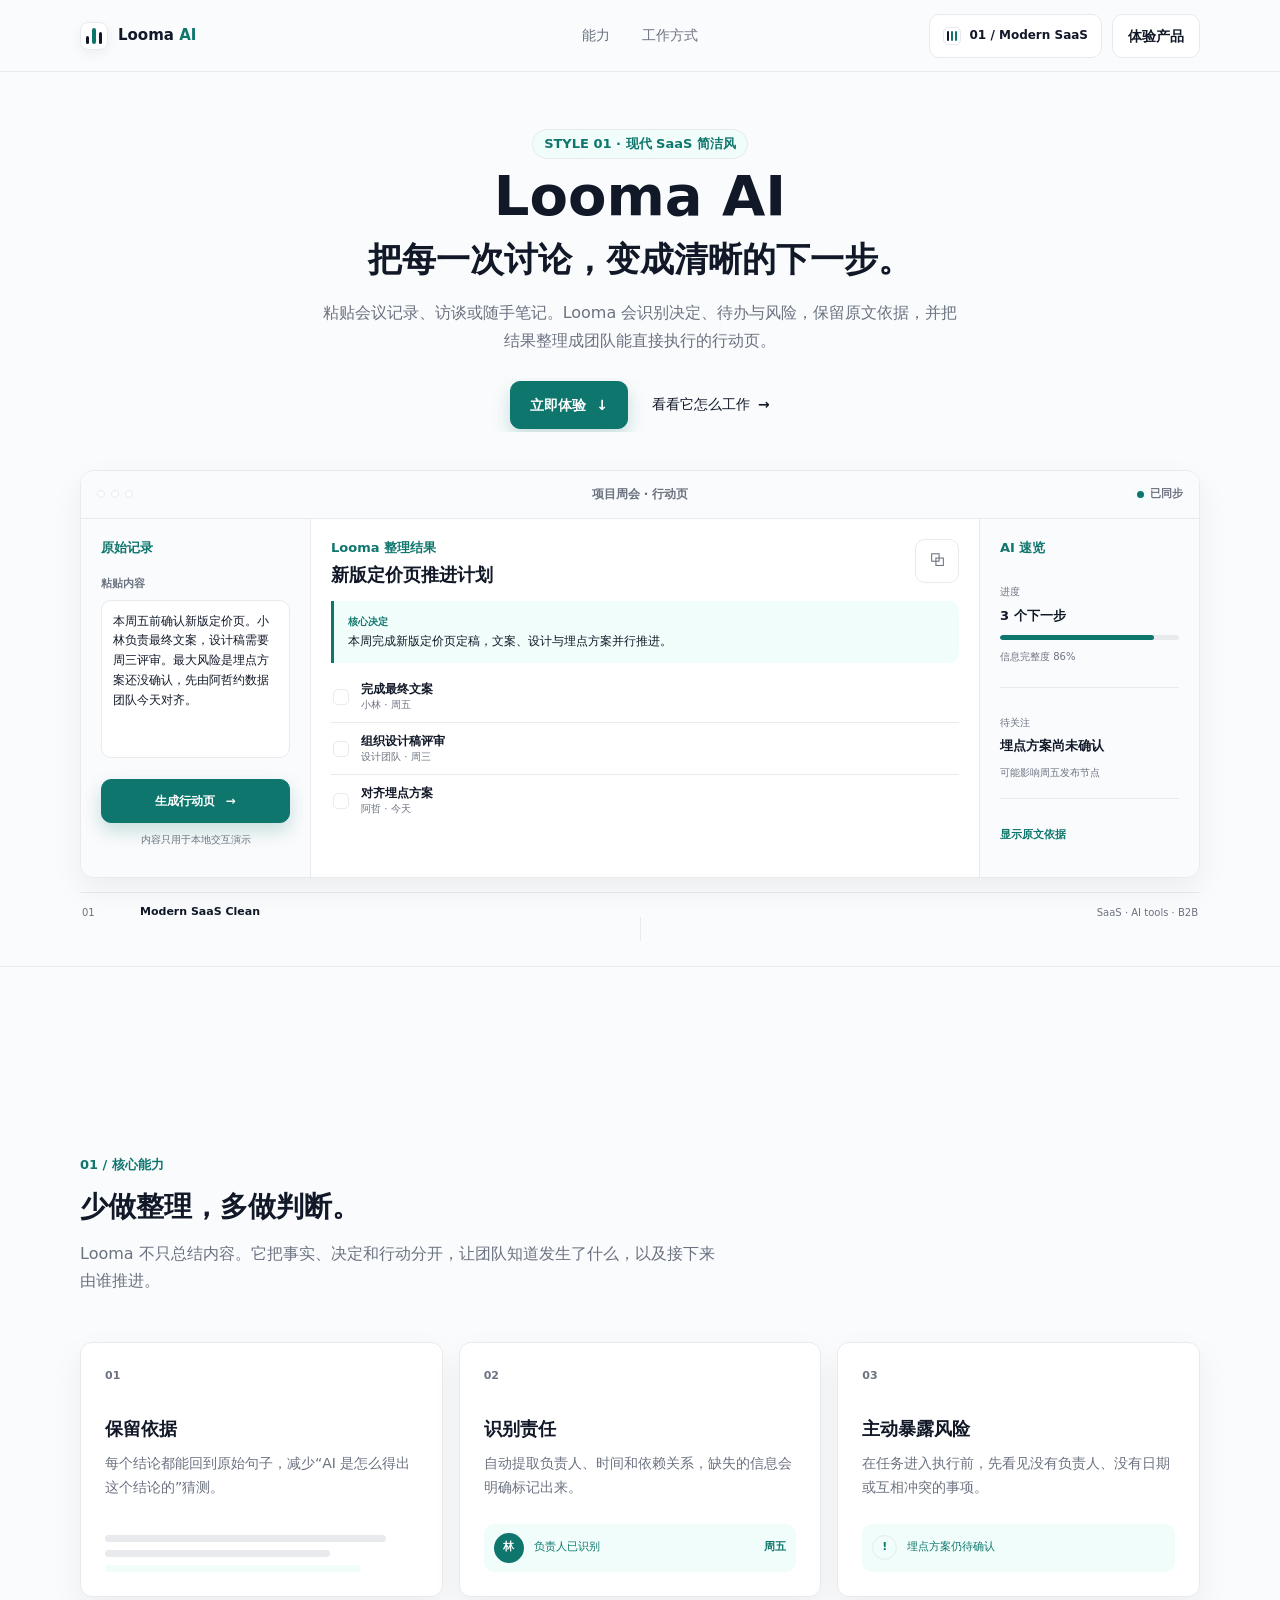
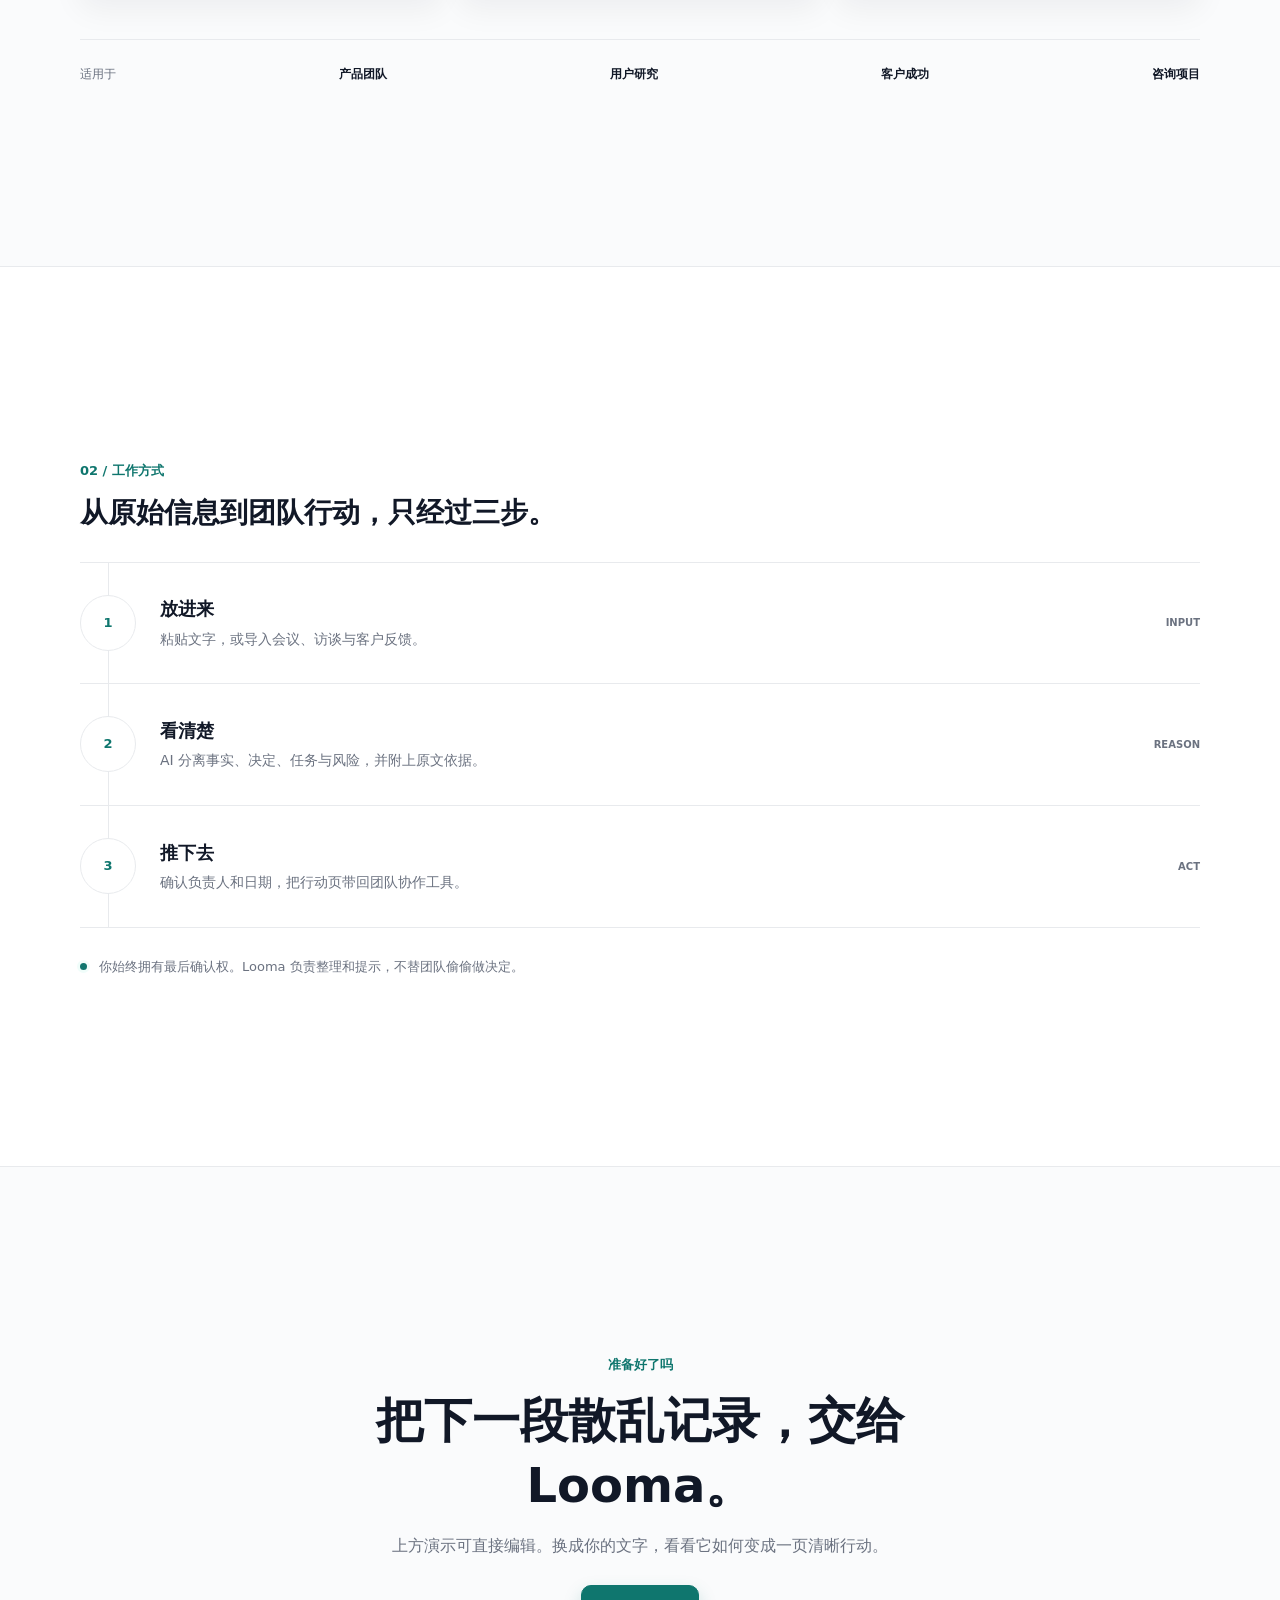
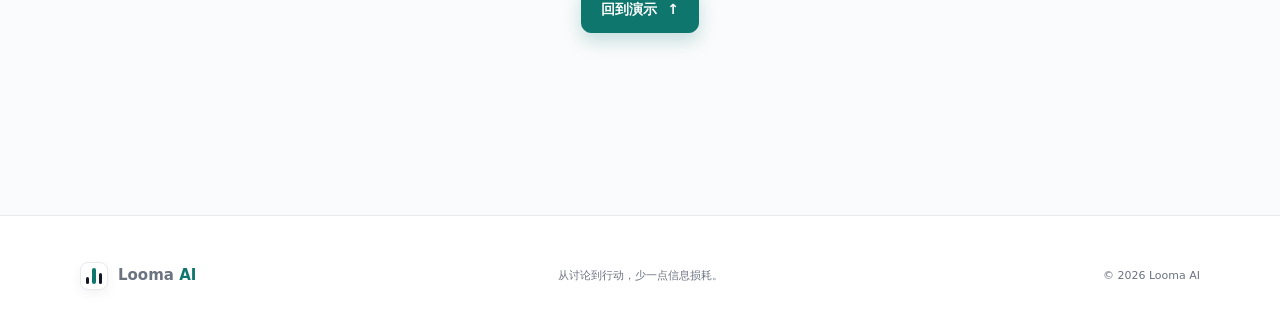
==== docs/index.html @ df1a3e97 "Release v0.2.5 with Pages demo" ====
<!doctype html>
<html lang="zh-CN">
<head>
  <meta charset="utf-8">
  <meta name="viewport" content="width=device-width, initial-scale=1">
  <meta name="description" content="Looma AI 把会议、访谈和散乱笔记整理成清晰的决策与下一步。">
  <meta name="theme-color" content="#FAFBFC" data-theme-color>
  <title>Looma AI｜12 风格企业体验台</title>
  <link rel="stylesheet" href="styles.css?v=20260729-07b">
  <link rel="stylesheet" href="themes.css?v=20260729-07b">
</head>
<body data-style="modern-saas-clean" data-layout="calm-centered-product">
  <a class="skip-link" href="#main">跳到主要内容</a>

  <header class="site-header" aria-label="主导航">
    <div class="nav-inner">
      <a class="brand" href="#top" aria-label="Looma AI 首页">
        <span class="brand-mark" aria-hidden="true"><span></span><span></span><span></span></span>
        <span>Looma <strong>AI</strong></span>
      </a>
      <nav class="nav-links" aria-label="页面导航">
        <a href="#capabilities">能力</a>
        <a href="#workflow">工作方式</a>
      </nav>
      <div class="nav-actions">
        <button class="style-trigger" type="button" aria-expanded="false" aria-controls="styleIndex" aria-label="选择页面风格" title="选择页面风格" data-style-trigger>
          <span class="style-trigger-icon" aria-hidden="true"><i></i><i></i><i></i></span>
          <span data-style-trigger-label>01 / Modern SaaS</span>
        </button>
        <a class="button button-small button-secondary nav-demo-button" href="#demo">体验产品</a>
      </div>
    </div>
  </header>

  <div class="style-scrim" data-style-scrim></div>
  <aside class="style-index" id="styleIndex" aria-label="十二种风格选型" aria-hidden="true" data-style-index>
    <header class="style-index-header">
      <div>
        <span class="style-index-kicker">STYLE INDEX</span>
        <h2>十二种企业体验</h2>
      </div>
      <button class="style-close" type="button" aria-label="关闭风格选型" title="关闭" data-style-close>×</button>
    </header>
    <div class="style-index-current">
      <span data-style-count>01 / 12</span>
      <p data-style-index-description>Neutral paper base; single teal accent on CTAs only.</p>
    </div>
    <div class="style-options" role="listbox" aria-label="选择页面风格" data-style-list></div>
  </aside>

  <main id="main">
    <section class="page-section hero" id="top" aria-labelledby="hero-title">
      <div class="hero-inner">
        <div class="hero-copy">
          <div class="eyebrow reveal-line"><span data-style-eyebrow>STYLE 01 · AI 工作整理台</span></div>
          <div class="reveal-line"><h1 id="hero-title">Looma AI</h1></div>
          <div class="reveal-line"><p class="hero-claim" data-hero-claim>把每一次讨论，变成清晰的下一步。</p></div>
          <div class="reveal-line"><p class="hero-support" data-hero-support>粘贴会议记录、访谈或随手笔记。Looma 会识别决定、待办与风险，保留原文依据，并把结果整理成团队能直接执行的行动页。</p></div>
          <div class="hero-actions reveal-line">
            <a class="button button-primary" href="#demo">立即体验 <span aria-hidden="true">↓</span></a>
            <a class="text-link" href="#workflow">看看它怎么工作 <span aria-hidden="true">→</span></a>
          </div>
        </div>

        <div class="product-shell" id="demo" data-product-shell aria-label="Looma AI 交互演示">
          <div class="product-topbar">
            <div class="window-dots" aria-hidden="true"><span></span><span></span><span></span></div>
            <span class="product-title" data-product-title>项目周会 · 行动页</span>
            <span class="status-chip"><span class="status-dot" aria-hidden="true"></span> 已同步</span>
          </div>

          <div class="product-layout">
            <aside class="source-panel" aria-label="输入区">
              <div class="panel-label">原始记录</div>
              <label class="source-label" for="sourceText">粘贴内容</label>
              <textarea id="sourceText" data-source-input>本周五前确认新版定价页。小林负责最终文案，设计稿需要周三评审。最大风险是埋点方案还没确认，先由阿哲约数据团队今天对齐。</textarea>
              <button class="button button-primary generate-button" type="button" data-generate>
                <span data-generate-label>生成行动页</span>
                <span aria-hidden="true">→</span>
              </button>
              <p class="input-note">内容只用于本地交互演示</p>
            </aside>

            <section class="action-panel" aria-live="polite" aria-busy="false" data-output>
              <div class="action-heading">
                <div>
                  <div class="panel-label">Looma 整理结果</div>
                  <h2>新版定价页推进计划</h2>
                </div>
                <button class="icon-button" type="button" title="复制行动页" aria-label="复制行动页" data-copy>⧉</button>
              </div>

              <div class="signal-dashboard" aria-label="行动信号数据概览">
                <div class="signal-dashboard-head">
                  <div>
                    <span>INSIGHTS</span>
                    <strong>行动信号</strong>
                  </div>
                  <div class="signal-period" role="group" aria-label="数据周期">
                    <button type="button" aria-pressed="true" data-signal-range="7d">7 DAYS</button>
                    <button type="button" aria-pressed="false" data-signal-range="30d">30 DAYS</button>
                  </div>
                </div>
                <div class="signal-kpis">
                  <article>
                    <span>DECISIONS</span>
                    <strong data-signal-decisions>12</strong>
                    <small>↑ 18%</small>
                  </article>
                  <article>
                    <span>ACTION RATE</span>
                    <strong data-signal-rate>86%</strong>
                    <small>本周已提升</small>
                  </article>
                  <article>
                    <span>RISK ALERTS</span>
                    <strong data-signal-risks>03</strong>
                    <small>待确认节点</small>
                  </article>
                </div>
                <figure class="signal-chart">
                  <figcaption><span>行动完成率</span><strong data-signal-chart-label>7 日趋势</strong></figcaption>
                  <svg viewBox="0 0 640 168" role="img" aria-label="行动完成率呈上升趋势" preserveAspectRatio="none">
                    <g class="signal-grid" aria-hidden="true">
                      <path d="M0 24H640M0 72H640M0 120H640M0 160H640"></path>
                      <path d="M80 0V168M176 0V168M272 0V168M368 0V168M464 0V168M560 0V168"></path>
                    </g>
                    <path class="signal-area" data-signal-area d="M0 145 C70 132 88 135 152 112 S250 92 312 104 S416 58 480 70 S566 28 640 34 L640 168 L0 168 Z"></path>
                    <path class="signal-series" data-signal-series d="M0 145 C70 132 88 135 152 112 S250 92 312 104 S416 58 480 70 S566 28 640 34"></path>
                    <circle class="signal-point" data-signal-point cx="640" cy="34" r="5"></circle>
                  </svg>
                </figure>
              </div>

              <div class="summary-strip">
                <span class="summary-kicker">核心决定</span>
                <p data-summary>本周完成新版定价页定稿，文案、设计与埋点方案并行推进。</p>
              </div>

              <div class="task-list" data-task-list>
                <article class="task-row">
                  <span class="task-check" aria-hidden="true"></span>
                  <div><h3>完成最终文案</h3><p>小林 · 周五</p></div>
                  <span class="source-ref">原文 1</span>
                </article>
                <article class="task-row">
                  <span class="task-check" aria-hidden="true"></span>
                  <div><h3>组织设计稿评审</h3><p>设计团队 · 周三</p></div>
                  <span class="source-ref">原文 2</span>
                </article>
                <article class="task-row">
                  <span class="task-check" aria-hidden="true"></span>
                  <div><h3>对齐埋点方案</h3><p>阿哲 · 今天</p></div>
                  <span class="source-ref">原文 3</span>
                </article>
              </div>
            </section>

            <aside class="insight-panel" aria-label="AI 速览">
              <div class="panel-label">AI 速览</div>
              <div class="insight-block">
                <span>进度</span>
                <strong>3 个下一步</strong>
                <div class="progress-track" aria-label="信息完整度 86%"><span></span></div>
                <small>信息完整度 86%</small>
              </div>
              <div class="insight-block risk-block">
                <span>待关注</span>
                <strong data-risk>埋点方案尚未确认</strong>
                <p>可能影响周五发布节点</p>
              </div>
              <button class="quiet-action" type="button" data-toggle-sources>显示原文依据</button>
            </aside>
          </div>
        </div>

        <div class="active-style-caption" aria-label="当前页面风格">
          <span data-active-style-number>01</span>
          <strong data-active-style-name>Modern SaaS Clean</strong>
          <span data-active-style-fit>SaaS · AI tools · B2B</span>
        </div>
        <div class="scroll-cue" aria-hidden="true"><span></span></div>
      </div>
    </section>

    <section class="page-section capabilities" id="capabilities" aria-labelledby="capabilities-title">
      <div class="section-inner">
        <div class="section-heading" data-reveal data-capability-heading>
          <span class="section-index">01 / 核心能力</span>
          <h2 id="capabilities-title">少做整理，多做判断。</h2>
          <p>Looma 不只总结内容。它把事实、决定和行动分开，让团队知道发生了什么，以及接下来由谁推进。</p>
        </div>

        <div class="feature-row" data-reveal>
          <article class="feature-card">
            <span class="feature-number">01</span>
            <h3>保留依据</h3>
            <p>每个结论都能回到原始句子，减少“AI 是怎么得出这个结论的”猜测。</p>
            <div class="mini-evidence"><span></span><span></span><span></span></div>
          </article>
          <article class="feature-card feature-card-live">
            <span class="feature-number">02</span>
            <h3>识别责任</h3>
            <p>自动提取负责人、时间和依赖关系，缺失的信息会明确标记出来。</p>
            <div class="owner-line"><span class="owner-avatar">林</span><span>负责人已识别</span><strong>周五</strong></div>
          </article>
          <article class="feature-card">
            <span class="feature-number">03</span>
            <h3>主动暴露风险</h3>
            <p>在任务进入执行前，先看见没有负责人、没有日期或互相冲突的事项。</p>
            <div class="risk-line"><span aria-hidden="true">!</span><p>埋点方案仍待确认</p></div>
          </article>
        </div>

        <div class="proof-line" data-reveal aria-label="适用团队">
          <span>适用于</span>
          <strong>产品团队</strong>
          <strong>用户研究</strong>
          <strong>客户成功</strong>
          <strong>咨询项目</strong>
        </div>
      </div>
    </section>

    <section class="page-section workflow" id="workflow" aria-labelledby="workflow-title">
      <div class="section-inner">
        <div class="section-heading compact-heading" data-reveal data-workflow-heading>
          <span class="section-index">02 / 工作方式</span>
          <h2 id="workflow-title">从原始信息到团队行动，只经过三步。</h2>
        </div>

        <ol class="workflow-list" data-reveal>
          <li class="workflow-step">
            <span class="step-dot">1</span>
            <div><h3>放进来</h3><p>粘贴文字，或导入会议、访谈与客户反馈。</p></div>
            <span class="step-meta">INPUT</span>
          </li>
          <li class="workflow-step">
            <span class="step-dot">2</span>
            <div><h3>看清楚</h3><p>AI 分离事实、决定、任务与风险，并附上原文依据。</p></div>
            <span class="step-meta">REASON</span>
          </li>
          <li class="workflow-step">
            <span class="step-dot">3</span>
            <div><h3>推下去</h3><p>确认负责人和日期，把行动页带回团队协作工具。</p></div>
            <span class="step-meta">ACT</span>
          </li>
        </ol>

        <div class="workflow-note" data-reveal>
          <span class="status-dot" aria-hidden="true"></span>
          <p>你始终拥有最后确认权。Looma 负责整理和提示，不替团队偷偷做决定。</p>
        </div>
      </div>
    </section>

    <section class="closing-cta" aria-labelledby="cta-title">
      <div class="section-inner cta-inner" data-reveal>
        <span class="section-index">准备好了吗</span>
        <h2 id="cta-title">把下一段散乱记录，交给 Looma。</h2>
        <p>上方演示可直接编辑。换成你的文字，看看它如何变成一页清晰行动。</p>
        <a class="button button-primary" href="#demo">回到演示 <span aria-hidden="true">↑</span></a>
      </div>
    </section>
  </main>

  <footer class="site-footer">
    <div class="section-inner footer-inner">
      <a class="brand" href="#top"><span class="brand-mark" aria-hidden="true"><span></span><span></span><span></span></span><span>Looma <strong>AI</strong></span></a>
      <p>从讨论到行动，少一点信息损耗。</p>
      <span>© 2026 Looma AI</span>
    </div>
  </footer>

  <div class="toast" role="status" aria-live="polite" data-toast></div>
  <div class="visually-hidden" aria-live="polite" data-style-announcer></div>
  <script src="style-catalog.js?v=20260729-07b"></script>
  <script src="app.js?v=20260729-07b"></script>
</body>
</html>
---- docs/styles.css ----
:root {
  --bg: #fafbfc;
  --surface: #ffffff;
  --border: #e8eaed;
  --text: #111827;
  --muted: #6b7280;
  --accent: #0f766e;
  --accent-2: #0f766e;
  --accent-3: #0f766e;
  --accent-soft: #f0fdfa;
  --accent-ink: #ffffff;
  --radius-sm: 10px;
  --radius-md: 12px;
  --radius-lg: 14px;
  --shadow: 0 12px 32px rgba(17, 24, 39, 0.06);
  --content: 1120px;
  --header-height: 72px;
  --font-body: system-ui, -apple-system, "Segoe UI", "PingFang SC", "Noto Sans SC", sans-serif;
  --font-display: var(--font-body);
  --header-bg: rgba(250, 251, 252, 0.96);
  --border-width: 1px;
}

* {
  box-sizing: border-box;
}

html {
  scroll-behavior: smooth;
  scroll-padding-top: var(--header-height);
}

body {
  margin: 0;
  background: var(--bg);
  color: var(--text);
  font-family: var(--font-body);
  font-size: 17px;
  line-height: 1.7;
  letter-spacing: 0;
  -webkit-font-smoothing: antialiased;
}

button,
textarea {
  font: inherit;
}

button,
a {
  -webkit-tap-highlight-color: transparent;
}

a {
  color: inherit;
  text-decoration: none;
}

.skip-link {
  position: fixed;
  z-index: 100;
  top: 12px;
  left: 12px;
  padding: 10px 14px;
  border-radius: var(--radius-sm);
  background: var(--text);
  color: var(--surface);
  transform: translateY(-180%);
}

.skip-link:focus {
  transform: translateY(0);
}

.site-header {
  position: absolute;
  z-index: 20;
  inset: 0 0 auto;
  height: var(--header-height);
  border-bottom: var(--border-width) solid var(--border);
  background: var(--header-bg);
  color: var(--text);
}

.nav-inner,
.section-inner,
.hero-inner {
  width: min(var(--content), calc(100% - 48px));
  margin-inline: auto;
}

.nav-inner {
  height: 100%;
  display: grid;
  grid-template-columns: 1fr auto 1fr;
  align-items: center;
  gap: 24px;
}

.brand {
  display: inline-flex;
  align-items: center;
  gap: 10px;
  width: max-content;
  min-height: 44px;
  font-size: 15px;
  font-weight: 650;
}

.brand strong {
  color: var(--accent);
}

.brand-mark {
  width: 28px;
  height: 28px;
  display: grid;
  grid-template-columns: repeat(3, 1fr);
  align-items: end;
  gap: 3px;
  padding: 5px;
  border: 1px solid var(--border);
  border-radius: 8px;
  background: var(--surface);
  box-shadow: 0 4px 12px rgba(17, 24, 39, 0.05);
}

.brand-mark span {
  display: block;
  border-radius: 2px;
  background: var(--text);
}

.brand-mark span:nth-child(1) { height: 45%; }
.brand-mark span:nth-child(2) { height: 100%; background: var(--accent); }
.brand-mark span:nth-child(3) { height: 70%; }

.nav-links {
  display: flex;
  align-items: center;
  gap: 32px;
}

.nav-links a,
.text-link {
  color: var(--muted);
  font-size: 14px;
  font-weight: 550;
}

.nav-links a:hover,
.text-link:hover {
  color: var(--accent);
}

.nav-actions {
  justify-self: end;
  display: flex;
  align-items: center;
  gap: 10px;
}

.button {
  min-height: 48px;
  display: inline-flex;
  align-items: center;
  justify-content: center;
  gap: 10px;
  padding: 0 19px;
  border: 1px solid transparent;
  border-radius: var(--radius-sm);
  font-size: 14px;
  font-weight: 650;
  line-height: 1;
  cursor: pointer;
  transition: transform 180ms ease, box-shadow 180ms ease;
}

.button:hover {
  transform: translateY(-1px);
}

.button:active {
  transform: translateY(0);
}

.button-primary {
  border-color: var(--accent);
  background: var(--accent);
  color: var(--accent-ink);
  box-shadow: 0 8px 18px color-mix(in srgb, var(--accent) 22%, transparent);
}

/* 10 侘寂：色系参考 wabi-reading；不锁阅读体系。标题可轻衬线，控件保持无衬线 */
body[data-style="wabi-beige"] h1,
body[data-style="wabi-beige"] .hero-claim,
body[data-style="wabi-beige"] .section-heading h2,
body[data-style="wabi-beige"] .cta-inner h2 {
  font-family: var(--font-display);
  font-weight: 400;
  letter-spacing: 0;
}
body[data-style="wabi-beige"] .feature-card h3,
body[data-style="wabi-beige"] .workflow-step h3,
body[data-style="wabi-beige"] .product-shell,
body[data-style="wabi-beige"] .button {
  font-family: var(--font-body);
}
body[data-style="wabi-beige"] .hero-inner {
  position: relative;
  isolation: isolate;
}
body[data-style="wabi-beige"] .hero-inner::before {
  content: "";
  position: absolute;
  right: -4%;
  top: 8%;
  width: min(34vw, 380px);
  aspect-ratio: 3 / 4;
  border-radius: 48% 52% 44% 56% / 55% 44% 56% 45%;
  background: linear-gradient(145deg, #d8cfc0, #a8997e 56%, #6b6253);
  opacity: 0.22;
  filter: saturate(0.7);
  z-index: -1;
  pointer-events: none;
}
body[data-style="wabi-beige"] .product-shell,
body[data-style="wabi-beige"] .feature-card,
body[data-style="wabi-beige"] .source-panel,
body[data-style="wabi-beige"] .action-panel,
body[data-style="wabi-beige"] .insight-panel {
  background: var(--surface);
  border-color: var(--border);
  box-shadow: var(--shadow);
}
body[data-style="wabi-beige"] .button-primary {
  background: #3a352f;
  border-color: #3a352f;
  color: #fffdf8;
  border-radius: 6px;
  box-shadow: 0 10px 24px rgba(74, 62, 48, 0.12);
}

/* 07 瑞士：直角、无软阴影、黑按钮、标题放大；蓝仅小方点缀 */
body[data-style="swiss-international"] h1 {
  font-size: clamp(3.2rem, 8vw, 5.5rem);
  font-weight: 800;
  letter-spacing: 0;
  line-height: 0.92;
}
body[data-style="swiss-international"] .hero-claim {
  font-size: clamp(1.35rem, 2.8vw, 1.85rem);
  font-weight: 700;
  letter-spacing: 0;
}
body[data-style="swiss-international"] .section-index,
body[data-style="swiss-international"] .panel-label,
body[data-style="swiss-international"] .eyebrow span {
  font-size: 11px;
  font-weight: 700;
  letter-spacing: 0;
  text-transform: uppercase;
}
body[data-style="swiss-international"] .product-shell,
body[data-style="swiss-international"] .feature-card,
body[data-style="swiss-international"] .workflow-step,
body[data-style="swiss-international"] .button {
  border-radius: 0;
  box-shadow: none;
}
body[data-style="swiss-international"] .product-shell,
body[data-style="swiss-international"] .feature-card {
  border: 1.5px solid var(--text);
}
body[data-style="swiss-international"] .button-primary {
  background: var(--text);
  border-color: var(--text);
  color: var(--bg);
  box-shadow: none;
}
body[data-style="swiss-international"] .button-primary:hover {
  background: var(--text);
  box-shadow: none;
}
body[data-style="swiss-international"] .hero-inner {
  border-bottom: 1.5px solid var(--text);
}
body[data-style="swiss-international"] .section-heading h2::before {
  content: "";
  display: inline-block;
  width: 12px;
  height: 12px;
  background: var(--signal);
  margin-right: 10px;
  vertical-align: middle;
}

/* 08 橙信号：暖画布 + 白壳 + 橙 CTA */
body[data-style="fingerprint-signal"] .product-shell {
  background: #ffffff;
  border-color: var(--border);
}
body[data-style="fingerprint-signal"] .summary-strip {
  background: var(--accent-soft);
  border-color: color-mix(in srgb, var(--accent) 20%, var(--border));
}
body[data-style="fingerprint-signal"] .eyebrow span {
  background: var(--accent-soft);
  color: #c23d12;
}
body[data-style="fingerprint-signal"] .progress-track > span {
  background: #f4511e;
}
body[data-style="fingerprint-signal"] .status-dot {
  background: #f4511e;
}

.button-primary:hover {
  background: var(--accent);
  filter: brightness(0.9);
  box-shadow: 0 10px 22px color-mix(in srgb, var(--accent) 28%, transparent);
}

.button-secondary {
  border-color: var(--border);
  background: var(--surface);
  color: var(--text);
}

.button-small {
  min-height: 44px;
  padding-inline: 15px;
}

.button:focus-visible,
.icon-button:focus-visible,
.quiet-action:focus-visible,
a:focus-visible,
textarea:focus-visible {
  outline: 3px solid color-mix(in srgb, var(--accent) 28%, transparent);
  outline-offset: 3px;
}

.page-section {
  min-height: 100svh;
  display: flex;
  align-items: center;
  border-bottom: 1px solid var(--border);
}

.hero {
  position: relative;
  min-height: 100svh;
  padding: calc(var(--header-height) + 54px) 0 44px;
  overflow: hidden;
}

.hero::before {
  content: "";
  position: absolute;
  z-index: -1;
  inset: var(--header-height) 0 0;
  background-image: linear-gradient(var(--border) 1px, transparent 1px), linear-gradient(90deg, var(--border) 1px, transparent 1px);
  background-size: 72px 72px;
  mask-image: linear-gradient(to bottom, rgba(0, 0, 0, 0.28), transparent 48%);
  opacity: 0.32;
}

.hero-inner {
  position: relative;
  display: flex;
  flex-direction: column;
  align-items: center;
}

.hero-copy {
  width: min(760px, 100%);
  margin: 0 auto 38px;
  text-align: center;
}

.reveal-line {
  overflow: hidden;
  padding: 3px 0;
}

.eyebrow,
.section-index,
.panel-label {
  color: var(--accent);
  font-size: 13px;
  font-weight: 700;
  line-height: 1.4;
}

.eyebrow span {
  display: inline-flex;
  align-items: center;
  min-height: 30px;
  padding: 0 11px;
  border: 1px solid var(--border);
  border-radius: 999px;
  background: var(--accent-soft);
}

h1,
h2,
h3,
p {
  margin-top: 0;
}

h1,
h2,
h3 {
  font-family: var(--font-display);
}

h1 {
  margin-bottom: 4px;
  font-size: 56px;
  font-weight: 650;
  line-height: 1.1;
  letter-spacing: 0;
}

.hero-claim {
  margin-bottom: 12px;
  font-size: 34px;
  font-weight: 600;
  line-height: 1.3;
}

.hero-support {
  width: min(650px, 100%);
  margin: 0 auto 20px;
  color: var(--muted);
  font-size: 16px;
  line-height: 1.75;
}

.hero-actions {
  display: flex;
  align-items: center;
  justify-content: center;
  gap: 24px;
}

.text-link {
  min-height: 44px;
  display: inline-flex;
  align-items: center;
  gap: 8px;
  color: var(--text);
}

.product-shell {
  width: 100%;
  min-height: 390px;
  overflow: hidden;
  border: 1px solid var(--border);
  border-radius: var(--radius-lg);
  background: var(--surface);
  box-shadow: var(--shadow);
}

.product-topbar {
  height: 48px;
  display: grid;
  grid-template-columns: 1fr auto 1fr;
  align-items: center;
  padding-inline: 16px;
  border-bottom: 1px solid var(--border);
  background: var(--bg);
}

.window-dots {
  display: flex;
  gap: 6px;
}

.window-dots span {
  width: 8px;
  height: 8px;
  border: 1px solid var(--border);
  border-radius: 50%;
  background: var(--surface);
}

.product-title {
  color: var(--muted);
  font-size: 12px;
  font-weight: 600;
}

.status-chip {
  justify-self: end;
  display: inline-flex;
  align-items: center;
  gap: 6px;
  color: var(--muted);
  font-size: 11px;
  font-weight: 600;
}

.status-dot {
  width: 7px;
  height: 7px;
  display: inline-block;
  border-radius: 50%;
  background: var(--accent);
  box-shadow: 0 0 0 3px var(--accent-soft);
}

.product-layout {
  min-height: 342px;
  display: grid;
  grid-template-columns: 230px minmax(0, 1fr) 220px;
}

.source-panel,
.action-panel,
.insight-panel {
  padding: 20px;
}

.source-panel {
  border-right: 1px solid var(--border);
  background: var(--bg);
}

.source-label {
  display: block;
  margin: 18px 0 6px;
  color: var(--muted);
  font-size: 11px;
  font-weight: 600;
}

.source-panel textarea {
  width: 100%;
  height: 158px;
  resize: none;
  padding: 11px;
  border: 1px solid var(--border);
  border-radius: var(--radius-sm);
  background: var(--surface);
  color: var(--text);
  font-size: 12px;
  line-height: 1.65;
}

.source-panel textarea:focus {
  border-color: var(--accent);
}

.generate-button {
  width: 100%;
  min-height: 44px;
  margin-top: 12px;
  padding-inline: 12px;
  font-size: 12px;
}

.generate-button.is-loading {
  cursor: wait;
  opacity: 0.78;
}

.input-note {
  margin: 8px 0 0;
  color: var(--muted);
  font-size: 10px;
  text-align: center;
}

.action-panel {
  min-width: 0;
  background: var(--surface);
}

.action-heading {
  display: flex;
  justify-content: space-between;
  gap: 16px;
  padding-bottom: 14px;
}

.action-heading h2 {
  margin: 6px 0 0;
  font-size: 18px;
  font-weight: 650;
  line-height: 1.35;
  letter-spacing: 0;
}

.signal-dashboard {
  display: none;
}

.signal-dashboard-head {
  display: flex;
  align-items: center;
  justify-content: space-between;
  gap: 18px;
  margin-bottom: 12px;
}

.signal-dashboard-head > div:first-child {
  display: grid;
  gap: 2px;
}

.signal-dashboard-head span,
.signal-kpis span,
.signal-kpis small,
.signal-chart figcaption {
  color: var(--muted);
  font-family: ui-monospace, "SF Mono", Menlo, monospace;
  font-size: 10px;
  line-height: 1.35;
}

.signal-dashboard-head strong {
  font-size: 15px;
  font-weight: 600;
  line-height: 1.3;
}

.signal-period {
  display: inline-grid;
  grid-template-columns: 1fr 1fr;
  padding: 3px;
  border: 1px solid var(--border);
  border-radius: 8px;
  background: var(--bg);
}

.signal-period button {
  min-height: 30px;
  padding: 0 10px;
  border: 0;
  border-radius: 6px;
  background: transparent;
  color: var(--muted);
  font-family: ui-monospace, "SF Mono", Menlo, monospace;
  font-size: 9px;
  font-weight: 700;
  cursor: pointer;
}

.signal-period button[aria-pressed="true"] {
  background: var(--surface);
  box-shadow: 0 1px 4px rgba(32, 33, 36, 0.08);
  color: var(--text);
}

.signal-period button:focus-visible {
  outline: 2px solid color-mix(in srgb, var(--accent) 32%, transparent);
  outline-offset: 2px;
}

.signal-kpis {
  display: grid;
  grid-template-columns: repeat(3, minmax(0, 1fr));
  gap: 8px;
}

.signal-kpis article {
  min-width: 0;
  padding: 11px 12px;
  border: 1px solid var(--border);
  border-radius: 10px;
  background: var(--surface);
}

.signal-kpis span,
.signal-kpis small,
.signal-kpis strong {
  display: block;
}

.signal-kpis strong {
  margin: 3px 0 2px;
  font-size: 24px;
  font-weight: 580;
  line-height: 1.1;
}

.signal-chart {
  margin: 8px 0 12px;
  padding: 10px 12px 8px;
  border: 1px solid var(--border);
  border-radius: 10px;
  background: var(--surface);
}

.signal-chart figcaption {
  display: flex;
  align-items: center;
  justify-content: space-between;
  gap: 12px;
  margin-bottom: 6px;
}

.signal-chart figcaption strong {
  color: var(--text);
  font-weight: 600;
}

.signal-chart svg {
  width: 100%;
  height: 112px;
  display: block;
  overflow: visible;
}

.signal-grid path {
  fill: none;
  stroke: var(--border);
  stroke-width: 1;
  vector-effect: non-scaling-stroke;
}

.signal-area {
  fill: var(--accent-soft);
  opacity: 0.72;
}

.signal-series {
  fill: none;
  stroke: var(--accent);
  stroke-linecap: round;
  stroke-linejoin: round;
  stroke-width: 3;
  vector-effect: non-scaling-stroke;
}

.signal-point {
  fill: var(--accent);
  stroke: var(--surface);
  stroke-width: 3;
  vector-effect: non-scaling-stroke;
}

.icon-button {
  width: 44px;
  height: 44px;
  flex: 0 0 44px;
  border: 1px solid var(--border);
  border-radius: var(--radius-sm);
  background: var(--surface);
  color: var(--muted);
  cursor: pointer;
}

.summary-strip {
  margin-bottom: 8px;
  padding: 12px 14px;
  border-left: 3px solid var(--accent);
  border-radius: 0 var(--radius-sm) var(--radius-sm) 0;
  background: var(--accent-soft);
}

.summary-kicker {
  display: block;
  margin-bottom: 2px;
  color: var(--accent);
  font-size: 10px;
  font-weight: 700;
}

.summary-strip p {
  margin-bottom: 0;
  font-size: 12px;
  line-height: 1.55;
}

.task-list {
  display: grid;
}

.task-row {
  min-width: 0;
  display: grid;
  grid-template-columns: 18px minmax(0, 1fr) auto;
  align-items: center;
  gap: 10px;
  padding: 10px 2px;
  border-bottom: 1px solid var(--border);
}

.task-row:last-child {
  border-bottom: 0;
}

.task-check {
  width: 16px;
  height: 16px;
  border: 1px solid var(--border);
  border-radius: 5px;
}

.task-row h3,
.task-row p {
  margin: 0;
  overflow-wrap: anywhere;
}

.task-row h3 {
  font-size: 12px;
  font-weight: 650;
  line-height: 1.4;
}

.task-row p,
.source-ref {
  color: var(--muted);
  font-size: 10px;
  line-height: 1.45;
}

.source-ref {
  padding: 3px 6px;
  border-radius: 6px;
  background: var(--accent-soft);
  color: var(--accent);
  opacity: 0;
  transform: translateX(4px);
  transition: opacity 180ms ease, transform 180ms ease;
}

.show-sources .source-ref {
  opacity: 1;
  transform: translateX(0);
}

.insight-panel {
  border-left: 1px solid var(--border);
  background: var(--bg);
}

.insight-block {
  margin-top: 18px;
  padding-bottom: 18px;
  border-bottom: 1px solid var(--border);
}

.insight-block > span,
.insight-block small,
.risk-block p {
  color: var(--muted);
  font-size: 10px;
}

.insight-block strong {
  display: block;
  margin: 3px 0 9px;
  font-size: 13px;
  line-height: 1.45;
}

.progress-track {
  height: 5px;
  overflow: hidden;
  border-radius: 999px;
  background: var(--border);
}

.progress-track span {
  width: 86%;
  height: 100%;
  display: block;
  border-radius: inherit;
  background: var(--accent);
}

.risk-block p {
  margin-bottom: 0;
  line-height: 1.5;
}

.quiet-action {
  min-height: 44px;
  margin-top: 14px;
  padding: 0;
  border: 0;
  background: transparent;
  color: var(--accent);
  font-size: 11px;
  font-weight: 650;
  cursor: pointer;
}

.scroll-cue {
  position: absolute;
  bottom: -26px;
  left: 50%;
  width: 24px;
  height: 38px;
  display: grid;
  place-items: center;
  transform: translateX(-50%);
}

.scroll-cue span {
  width: 1px;
  height: 24px;
  background: var(--border);
}

.section-inner {
  padding-block: min(10vh, 96px);
}

.section-heading {
  width: min(640px, 100%);
  margin-bottom: 48px;
}

.section-heading h2,
.cta-inner h2 {
  margin: 10px 0 14px;
  font-size: 28px;
  font-weight: 600;
  line-height: 1.35;
  letter-spacing: 0;
}

.section-heading p,
.cta-inner p {
  margin-bottom: 0;
  color: var(--muted);
  font-size: 16px;
}

.feature-row {
  display: grid;
  grid-template-columns: repeat(3, minmax(0, 1fr));
  gap: 16px;
}

.feature-card {
  min-height: 250px;
  display: flex;
  flex-direction: column;
  padding: 24px;
  border: 1px solid var(--border);
  border-radius: var(--radius-md);
  background: var(--surface);
  box-shadow: var(--shadow);
}

.feature-number {
  color: var(--muted);
  font-size: 11px;
  font-weight: 650;
}

.feature-card h3 {
  margin: 28px 0 8px;
  font-size: 18px;
  font-weight: 650;
}

.feature-card > p {
  margin-bottom: 24px;
  color: var(--muted);
  font-size: 14px;
  line-height: 1.7;
}

.mini-evidence {
  display: grid;
  gap: 8px;
  margin-top: auto;
}

.mini-evidence span {
  height: 7px;
  border-radius: 99px;
  background: var(--border);
}

.mini-evidence span:nth-child(1) { width: 90%; }
.mini-evidence span:nth-child(2) { width: 72%; }
.mini-evidence span:nth-child(3) { width: 82%; background: var(--accent-soft); }

.owner-line,
.risk-line {
  margin-top: auto;
  display: flex;
  align-items: center;
  gap: 10px;
  min-height: 48px;
  padding: 8px 10px;
  border-radius: var(--radius-sm);
  background: var(--accent-soft);
  color: var(--accent);
  font-size: 11px;
}

.owner-avatar {
  width: 30px;
  height: 30px;
  display: grid;
  place-items: center;
  border-radius: 50%;
  background: var(--accent);
  color: var(--accent-ink);
  font-weight: 700;
}

.owner-line strong {
  margin-left: auto;
}

.risk-line > span {
  width: 25px;
  height: 25px;
  display: grid;
  place-items: center;
  border: 1px solid var(--border);
  border-radius: 50%;
  font-weight: 800;
}

.risk-line p {
  margin: 0;
}

.proof-line {
  display: flex;
  align-items: center;
  justify-content: space-between;
  gap: 24px;
  margin-top: 42px;
  padding-top: 24px;
  border-top: 1px solid var(--border);
  color: var(--muted);
  font-size: 12px;
}

.proof-line strong {
  color: var(--text);
  font-weight: 600;
}

.workflow {
  background: var(--surface);
}

.compact-heading {
  margin-bottom: 30px;
}

.workflow-list {
  position: relative;
  margin: 0;
  padding: 0;
  list-style: none;
}

.workflow-list::before {
  content: "";
  position: absolute;
  top: 0;
  bottom: 0;
  left: 28px;
  width: 1px;
  background: var(--border);
}

.workflow-step {
  position: relative;
  z-index: 1;
  display: grid;
  grid-template-columns: 56px minmax(0, 1fr) auto;
  align-items: center;
  gap: 24px;
  min-height: 122px;
  padding: 22px 0;
  border-bottom: 1px solid var(--border);
}

.workflow-step:first-child {
  border-top: 1px solid var(--border);
}

.step-dot {
  width: 56px;
  height: 56px;
  display: grid;
  place-items: center;
  border: 1px solid var(--border);
  border-radius: 50%;
  background: var(--surface);
  color: var(--accent);
  font-size: 13px;
  font-weight: 700;
}

.workflow-step h3,
.workflow-step p {
  margin: 0;
}

.workflow-step h3 {
  font-size: 18px;
  font-weight: 650;
}

.workflow-step p {
  margin-top: 3px;
  color: var(--muted);
  font-size: 14px;
}

.step-meta {
  color: var(--muted);
  font-size: 10px;
  font-weight: 700;
}

.workflow-note {
  display: flex;
  align-items: center;
  gap: 12px;
  margin-top: 28px;
  color: var(--muted);
  font-size: 13px;
}

.workflow-note p {
  margin: 0;
}

.closing-cta {
  min-height: 72svh;
  display: flex;
  align-items: center;
  background: var(--bg);
}

.cta-inner {
  padding-block: min(12vh, 120px);
  text-align: center;
}

.cta-inner h2 {
  max-width: 690px;
  margin-inline: auto;
  font-size: 48px;
}

.cta-inner p {
  width: min(590px, 100%);
  margin: 0 auto 26px;
}

.site-footer {
  border-top: 1px solid var(--border);
  background: var(--surface);
}

.footer-inner {
  min-height: 120px;
  display: grid;
  grid-template-columns: 1fr auto 1fr;
  align-items: center;
  gap: 24px;
  padding-block: 24px;
  color: var(--muted);
  font-size: 11px;
}

.footer-inner p {
  margin: 0;
}

.footer-inner > span {
  justify-self: end;
}

.toast {
  position: fixed;
  z-index: 50;
  right: 20px;
  bottom: 20px;
  max-width: min(320px, calc(100% - 40px));
  padding: 11px 14px;
  border: 1px solid var(--border);
  border-radius: var(--radius-sm);
  background: var(--surface);
  box-shadow: var(--shadow);
  color: var(--text);
  font-size: 12px;
  opacity: 0;
  transform: translateY(10px);
  pointer-events: none;
  transition: opacity 180ms ease, transform 180ms ease;
}

.toast.is-visible {
  opacity: 1;
  transform: translateY(0);
}

.visually-hidden {
  position: absolute !important;
  width: 1px !important;
  height: 1px !important;
  padding: 0 !important;
  margin: -1px !important;
  overflow: hidden !important;
  clip: rect(0, 0, 0, 0) !important;
  white-space: nowrap !important;
  border: 0 !important;
}

.style-trigger {
  min-height: 44px;
  display: inline-flex;
  align-items: center;
  gap: 9px;
  padding: 0 13px;
  border: var(--border-width) solid var(--border);
  border-radius: var(--radius-sm);
  background: var(--surface);
  color: var(--text);
  font-size: 12px;
  font-weight: 700;
  cursor: pointer;
  transition: transform 180ms ease;
}

.style-trigger:hover {
  transform: translateY(-1px);
  border-color: var(--accent);
}

.style-trigger:active {
  transform: translateY(0);
}

.style-trigger:focus-visible,
.style-close:focus-visible,
.style-option:focus-visible {
  outline: 3px solid color-mix(in srgb, var(--accent) 32%, transparent);
  outline-offset: 3px;
}

.style-trigger-icon {
  width: 18px;
  height: 18px;
  display: grid;
  grid-template-columns: repeat(3, 1fr);
  gap: 2px;
  padding: 3px;
  border: 1px solid var(--border);
  border-radius: 5px;
}

.style-trigger-icon i {
  display: block;
  border-radius: 1px;
}

.style-trigger-icon i:nth-child(1) { background: var(--text); }
.style-trigger-icon i:nth-child(2) { background: var(--accent); }
.style-trigger-icon i:nth-child(3) { background: var(--accent-2); }

.style-scrim {
  position: fixed;
  z-index: 60;
  inset: 0;
  background: rgba(17, 24, 39, 0.32);
  opacity: 0;
  pointer-events: none;
  transition: opacity 220ms ease;
}

.style-index {
  --picker-bg: #f7f7f5;
  --picker-surface: #ffffff;
  --picker-border: #dedfdf;
  --picker-text: #171717;
  --picker-muted: #6f7478;
  position: fixed;
  z-index: 70;
  top: 0;
  right: 0;
  bottom: 0;
  width: min(480px, calc(100% - 20px));
  display: grid;
  grid-template-rows: auto auto minmax(0, 1fr);
  border-left: 1px solid var(--picker-border);
  background: var(--picker-bg);
  color: var(--picker-text);
  box-shadow: -20px 0 60px rgba(17, 24, 39, 0.14);
  transform: translateX(104%);
  visibility: hidden;
  transition: transform 320ms cubic-bezier(0.22, 1, 0.36, 1), visibility 0s linear 320ms;
}

body.style-index-open .style-index {
  transform: translateX(0);
  visibility: visible;
  transition-delay: 0s;
}

body.style-index-open .style-scrim {
  opacity: 1;
  pointer-events: auto;
}

.style-index-header {
  display: flex;
  align-items: flex-start;
  justify-content: space-between;
  gap: 24px;
  padding: 24px 24px 20px;
  border-bottom: 1px solid var(--picker-border);
}

.style-index-kicker {
  color: var(--picker-muted);
  font-size: 10px;
  font-weight: 800;
}

.style-index-header h2 {
  margin: 4px 0 0;
  color: var(--picker-text);
  font-family: system-ui, -apple-system, "Segoe UI", "PingFang SC", sans-serif;
  font-size: 22px;
  font-weight: 700;
  line-height: 1.3;
}

.style-close {
  width: 44px;
  height: 44px;
  flex: 0 0 44px;
  border: 1px solid var(--picker-border);
  border-radius: 8px;
  background: var(--picker-surface);
  color: var(--picker-text);
  font-size: 24px;
  line-height: 1;
  cursor: pointer;
}

.style-index-current {
  min-height: 78px;
  display: grid;
  grid-template-columns: 64px 1fr;
  align-items: start;
  gap: 12px;
  padding: 16px 24px;
  border-bottom: 1px solid var(--picker-border);
}

.style-index-current > span {
  color: var(--picker-text);
  font-size: 12px;
  font-weight: 800;
}

.style-index-current p {
  margin: 0;
  color: var(--picker-muted);
  font-size: 12px;
  line-height: 1.55;
}

.style-options {
  overflow-y: auto;
  overscroll-behavior: contain;
  padding-bottom: 24px;
}

.style-option {
  width: 100%;
  min-height: 78px;
  display: grid;
  grid-template-columns: 42px minmax(0, 1fr) auto;
  align-items: center;
  gap: 12px;
  padding: 14px 24px;
  border: 0;
  border-bottom: 1px solid var(--picker-border);
  background: transparent;
  color: var(--picker-text);
  text-align: left;
  cursor: pointer;
  transition: background 140ms ease, transform 140ms ease;
}

.style-option:hover {
  background: var(--picker-surface);
}

.style-option:active {
  transform: scale(0.995);
}

.style-option[aria-selected="true"] {
  background: var(--picker-surface);
  box-shadow: inset 3px 0 0 var(--option-accent);
}

.style-option-number {
  color: var(--picker-muted);
  font-size: 11px;
  font-weight: 800;
}

.style-option-copy {
  min-width: 0;
}

.style-option-copy strong,
.style-option-copy small {
  display: block;
  overflow: hidden;
  text-overflow: ellipsis;
  white-space: nowrap;
}

.style-option-copy strong {
  font-size: 13px;
  line-height: 1.4;
}

.style-option-copy small {
  margin-top: 3px;
  color: var(--picker-muted);
  font-size: 10px;
}

.style-option-swatches {
  display: flex;
  gap: 3px;
}

.style-option-swatches i {
  width: 13px;
  height: 28px;
  display: block;
  border: 1px solid rgba(17, 24, 39, 0.1);
  border-radius: 3px;
  background: var(--swatch);
}

.active-style-caption {
  width: 100%;
  display: grid;
  grid-template-columns: 44px minmax(0, 1fr) auto;
  align-items: center;
  gap: 14px;
  margin-top: 14px;
  padding: 10px 2px 0;
  border-top: var(--border-width) solid var(--border);
  color: var(--muted);
  font-size: 10px;
}

.active-style-caption strong {
  color: var(--text);
  font-size: 11px;
  font-weight: 700;
}

.active-style-caption > span:last-child {
  justify-self: end;
}

::view-transition-old(root),
::view-transition-new(root) {
  animation-duration: 280ms;
  animation-timing-function: cubic-bezier(0.22, 1, 0.36, 1);
}

[data-reveal] {
  opacity: 0;
}

@media (max-width: 1040px) {
  .hero {
    padding-top: calc(var(--header-height) + 44px);
  }

  .hero-copy {
    margin-bottom: 28px;
  }

  .product-layout {
    grid-template-columns: 210px minmax(0, 1fr);
  }

  .insight-panel {
    display: none;
  }
}

@media (max-width: 760px) {
  :root {
    --header-height: 64px;
  }

  .nav-inner,
  .section-inner,
  .hero-inner {
    width: min(100% - 32px, var(--content));
  }

  .nav-inner {
    grid-template-columns: 1fr auto;
  }

  .nav-links {
    display: none;
  }

  .nav-actions {
    gap: 6px;
  }

  .style-trigger {
    width: 44px;
    padding: 0;
  }

  .style-trigger > span:last-child,
  .nav-demo-button {
    display: none;
  }

  .page-section {
    min-height: 100svh;
    align-items: stretch;
  }

  .hero {
    padding: calc(var(--header-height) + 46px) 0 72px;
  }

  .hero-copy {
    margin-bottom: 28px;
  }

  h1 {
    font-size: 2.45rem;
  }

  .hero-claim {
    font-size: 1.45rem;
  }

  .hero-support {
    font-size: 14px;
  }

  .hero-actions {
    flex-direction: column;
    gap: 8px;
  }

  .hero-actions .button {
    width: 100%;
  }

  .product-shell {
    min-height: 0;
    overflow: visible;
  }

  .product-topbar {
    grid-template-columns: 1fr auto;
  }

  .product-title {
    display: none;
  }

  .product-layout {
    display: block;
  }

  .source-panel,
  .action-panel {
    padding: 18px;
  }

  .source-panel {
    border-right: 0;
    border-bottom: 1px solid var(--border);
  }

  .source-panel textarea {
    height: 120px;
  }

  .action-heading h2 {
    font-size: 16px;
  }

  .scroll-cue {
    display: none;
  }

  .active-style-caption {
    grid-template-columns: 36px 1fr;
  }

  .active-style-caption > span:last-child {
    grid-column: 2;
    justify-self: start;
  }

  .style-index {
    width: calc(100% - 12px);
  }

  .style-index-header,
  .style-index-current,
  .style-option {
    padding-inline: 18px;
  }

  .section-inner {
    padding-block: 72px;
  }

  .section-heading {
    margin-bottom: 32px;
  }

  .feature-row {
    grid-template-columns: 1fr;
  }

  .feature-card {
    min-height: 220px;
  }

  .proof-line {
    align-items: flex-start;
    flex-wrap: wrap;
    justify-content: flex-start;
    row-gap: 10px;
  }

  .proof-line span {
    flex-basis: 100%;
  }

  .workflow-step {
    grid-template-columns: 46px minmax(0, 1fr);
    gap: 16px;
    min-height: 132px;
  }

  .workflow-list::before {
    left: 23px;
  }

  .step-dot {
    width: 46px;
    height: 46px;
  }

  .step-meta {
    display: none;
  }

  .workflow-note {
    align-items: flex-start;
  }

  .workflow-note .status-dot {
    margin-top: 7px;
    flex: 0 0 auto;
  }

  .closing-cta {
    min-height: 80svh;
  }

  .footer-inner {
    grid-template-columns: 1fr;
    justify-items: start;
  }

  .footer-inner > span {
    justify-self: start;
  }
}

@media (max-height: 760px) and (min-width: 761px) {
  .hero {
    padding-top: calc(var(--header-height) + 30px);
  }

  .hero-copy {
    margin-bottom: 20px;
  }

  .hero-support {
    margin-bottom: 12px;
  }

  .product-shell {
    min-height: 340px;
  }

  .product-layout {
    min-height: 292px;
  }

  .source-panel textarea {
    height: 116px;
  }
}

@media (prefers-reduced-motion: reduce) {
  html {
    scroll-behavior: auto;
  }

  *,
  *::before,
  *::after {
    animation-duration: 0.01ms !important;
    animation-iteration-count: 1 !important;
    transition-duration: 0.01ms !important;
  }

  [data-reveal] {
    opacity: 1;
  }

  .style-index,
  .style-scrim {
    transition-duration: 0.01ms;
  }

  ::view-transition-old(root),
  ::view-transition-new(root) {
    animation-duration: 0.01ms;
  }
}

@media (prefers-reduced-transparency: reduce) {
  .site-header {
    background: var(--bg);
  }
}
---- docs/themes.css ----
body[data-style="modern-saas-clean"] {
  --bg: #fafbfc;
  --surface: #ffffff;
  --border: #e8eaed;
  --text: #111827;
  --muted: #6b7280;
  --accent: #0f766e;
  --accent-2: #0f766e;
  --accent-3: #0f766e;
  --accent-soft: #f0fdfa;
  --accent-ink: #ffffff;
  --radius-sm: 10px;
  --radius-md: 12px;
  --radius-lg: 14px;
  --shadow: 0 12px 32px rgba(17, 24, 39, 0.06);
  --font-body: system-ui, -apple-system, "Segoe UI", "PingFang SC", "Noto Sans SC", sans-serif;
  --font-display: var(--font-body);
  --header-bg: rgba(250, 251, 252, 0.96);
  --border-width: 1px;
}

body[data-style="editorial-tech"] {
  --bg: #f3efe7;
  --surface: #ffffff;
  --border: #e5dfd4;
  --text: #171717;
  --muted-token: #8a8a8a;
  --muted: color-mix(in srgb, var(--muted-token) 55%, var(--text));
  --accent: #a76446;
  --accent-2: #a76446;
  --accent-3: #a76446;
  --accent-soft: color-mix(in srgb, #a76446 10%, #f3efe7);
  --accent-ink: #ffffff;
  --radius-sm: 2px;
  --radius-md: 4px;
  --radius-lg: 4px;
  --shadow: 0 18px 50px rgba(23, 23, 23, 0.08);
  --font-body: system-ui, -apple-system, "Segoe UI", "PingFang SC", sans-serif;
  --font-display: "Iowan Old Style", "Songti SC", "STSong", serif;
  --header-bg: rgba(243, 239, 231, 0.96);
  --border-width: 1px;
}

body[data-style="linear-vercel-dark"] {
  --bg: #0e1117;
  --surface: #141925;
  --border: #1f2937;
  --text: #e7eef8;
  --muted: #8b97ab;
  --accent: #7aa2ff;
  --accent-2: #7aa2ff;
  --accent-3: #7aa2ff;
  --accent-soft: color-mix(in srgb, #7aa2ff 12%, #141925);
  --accent-ink: #0e1117;
  --radius-sm: 6px;
  --radius-md: 8px;
  --radius-lg: 8px;
  --shadow: 0 22px 64px rgba(0, 0, 0, 0.34);
  --font-body: system-ui, -apple-system, "Segoe UI", "PingFang SC", sans-serif;
  --font-display: var(--font-body);
  --header-bg: rgba(14, 17, 23, 0.96);
  --border-width: 1px;
}

body[data-style="stripe-ish-business"] {
  --bg: #f7f9ff;
  --surface: #ffffff;
  --border: #d9e2f2;
  --text: #172033;
  --muted: #5b6b86;
  --accent: #6957ff;
  --accent-2: #20c997;
  --accent-3: #20c997;
  --accent-soft: color-mix(in srgb, #6957ff 9%, #ffffff);
  --accent-ink: #ffffff;
  --radius-sm: 8px;
  --radius-md: 8px;
  --radius-lg: 8px;
  --shadow: 0 20px 48px rgba(23, 32, 51, 0.1);
  --font-body: system-ui, -apple-system, "Segoe UI", "PingFang SC", sans-serif;
  --font-display: var(--font-body);
  --header-bg: rgba(247, 249, 255, 0.96);
  --border-width: 1px;
}

body[data-style="notion-figma-friendly"] {
  --bg: #fbfaf7;
  --surface: #ffffff;
  --border: #f1eee7;
  --text: #22201d;
  --muted-token: #7a756c;
  --muted: color-mix(in srgb, var(--muted-token) 75%, var(--text));
  --accent: #ffe066;
  --accent-2: #91d5ff;
  --accent-3: #91d5ff;
  --accent-soft: color-mix(in srgb, #ffe066 32%, #ffffff);
  --accent-ink: #22201d;
  --radius-sm: 8px;
  --radius-md: 8px;
  --radius-lg: 8px;
  --shadow: 0 12px 28px rgba(34, 32, 29, 0.07);
  --font-body: system-ui, -apple-system, "Segoe UI", "PingFang SC", sans-serif;
  --font-display: var(--font-body);
  --header-bg: rgba(251, 250, 247, 0.96);
  --border-width: 1px;
}

body[data-style="apple-premium-minimal"] {
  --bg: #f6f7f8;
  --surface: #ffffff;
  --border: #e2e5e8;
  --text: #111315;
  --muted-token: #7b8087;
  --muted: color-mix(in srgb, var(--muted-token) 65%, var(--text));
  --accent: #111315;
  --accent-2: #7b8087;
  --accent-3: #7b8087;
  --accent-soft: #e2e5e8;
  --accent-ink: #ffffff;
  --radius-sm: 8px;
  --radius-md: 8px;
  --radius-lg: 8px;
  --shadow: 0 28px 70px rgba(17, 19, 21, 0.1);
  --font-body: system-ui, -apple-system, "SF Pro Text", "PingFang SC", sans-serif;
  --font-display: system-ui, -apple-system, "SF Pro Display", "PingFang SC", sans-serif;
  --header-bg: rgba(246, 247, 248, 0.96);
  --border-width: 1px;
}

body[data-style="swiss-international"] {
  /* Recipe 07: one auto-routed signal plus a tiny yellow flash. */
  --bg: #f3f1e9;
  --surface: #ffffff;
  --border: #0a0a0a;
  --text: #0a0a0a;
  --muted: #5c5c5c;
  --signal: #0b3dff;
  --flash: #ffe600;
  --accent: var(--signal);
  --accent-2: var(--flash);
  --accent-3: #0a0a0a;
  --accent-soft: #f3f1e9;
  --accent-ink: #f3f1e9;
  --radius-sm: 0;
  --radius-md: 0;
  --radius-lg: 0;
  --shadow: none;
  --font-body: "Helvetica Neue", Helvetica, Arial, "Noto Sans SC", system-ui, sans-serif;
  --font-display: var(--font-body);
  --header-bg: rgba(243, 241, 233, 0.97);
  --border-width: 1px;
}

body[data-style="swiss-international"][data-swiss-signal="red"] {
  --signal: #e30613;
}
body[data-style="fingerprint-signal"] {
  /* 08 Fingerprint 橙信号 */
  --bg: #fafaf8;
  --rail: #f4f5f2;
  --surface: #ffffff;
  --border: #dedfdc;
  --text: #202124;
  --muted: #767875;
  --accent: #f4511e;
  --accent-2: #f4511e;
  --accent-3: #f4511e;
  --accent-soft: #fde8e1;
  --accent-ink: #202124;
  --radius-sm: 10px;
  --radius-md: 12px;
  --radius-lg: 14px;
  --shadow: 0 10px 28px rgba(32, 33, 36, 0.06);
  --font-body: Inter, system-ui, -apple-system, "Segoe UI", "PingFang SC", "Noto Sans SC", sans-serif;
  --font-display: var(--font-body);
  --header-bg: rgba(250, 250, 248, 0.96);
  --border-width: 1px;
}

body[data-style="neo-brutalism"] {
  --bg: #fff5c2;
  --surface: #ffffff;
  --border: #111111;
  --text: #111111;
  --muted: #444444;
  --accent: #ff4f1f;
  --accent-2: #00d084;
  --accent-3: #00d084;
  --accent-soft: #00d084;
  --accent-ink: #111111;
  --radius-sm: 0;
  --radius-md: 0;
  --radius-lg: 0;
  --shadow: 8px 8px 0 #111111;
  --font-body: "Arial Black", system-ui, "PingFang SC", sans-serif;
  --font-display: var(--font-body);
  --header-bg: #fff5c2;
  --border-width: 3px;
}

body[data-style="wabi-beige"] {
  /* Wabi warm-paper skin：结构跟随产品，不锁定阅读器 IA */
  --bg: #efeae0;
  --surface: #f7f3ea;
  --border: #cfc5b6;
  --text: #3a352f;
  --muted: #766e64;
  --accent: #3a352f;
  --accent-2: #8d7c64;
  --accent-3: #8d7c64;
  --accent-soft: color-mix(in srgb, #d8cfc0 42%, #efeae0);
  --accent-ink: #fffdf8;
  --radius-sm: 6px;
  --radius-md: 8px;
  --radius-lg: 10px;
  --shadow: 0 16px 48px rgba(74, 62, 48, 0.1);
  --font-body: -apple-system, BlinkMacSystemFont, "PingFang SC", "Microsoft YaHei", system-ui, sans-serif;
  --font-display: Georgia, "Songti SC", "Noto Serif SC", "STSong", serif;
  --header-bg: rgba(239, 234, 224, 0.96);
  --border-width: 1px;
}

body[data-style="corporate-blue"] {
  --bg: #f8fafc;
  --surface: #ffffff;
  --border: #b4c5e4;
  --text: #1a1a1a;
  --muted: #64748b;
  --accent: #1e40af;
  --accent-2: #3066be;
  --accent-3: #3066be;
  --accent-soft: color-mix(in srgb, #b4c5e4 38%, #ffffff);
  --accent-ink: #ffffff;
  --radius-sm: 4px;
  --radius-md: 6px;
  --radius-lg: 6px;
  --shadow: 0 14px 34px rgba(20, 33, 61, 0.1);
  --font-body: system-ui, -apple-system, "Segoe UI", "PingFang SC", sans-serif;
  --font-display: var(--font-body);
  --header-bg: #14213d;
  --border-width: 1px;
}

body[data-style="playful-startup"] {
  --bg: #fff7ee;
  --surface: #ffffff;
  --border: color-mix(in srgb, #2b2b2b 13%, #fff7ee);
  --text: #2b2b2b;
  --muted: #6b6560;
  --accent: #ff6b6b;
  --accent-2: #71d8c9;
  --accent-3: #ffbd59;
  --accent-soft: color-mix(in srgb, #ffbd59 28%, #ffffff);
  --accent-ink: #2b2b2b;
  --radius-sm: 8px;
  --radius-md: 8px;
  --radius-lg: 8px;
  --shadow: 0 14px 0 color-mix(in srgb, #71d8c9 32%, transparent);
  --font-body: system-ui, -apple-system, "Segoe UI", "PingFang SC", sans-serif;
  --font-display: var(--font-body);
  --header-bg: rgba(255, 247, 238, 0.96);
  --border-width: 1px;
}

/* 01 · Calm centered product */
body[data-layout="calm-centered-product"] .hero-copy {
  text-align: center;
}

/* 02 · Editorial chapter */
body[data-layout="editorial-chapter"] .hero::before {
  background-image: linear-gradient(90deg, transparent calc(25% - 1px), var(--border) 25%, transparent calc(25% + 1px), transparent calc(75% - 1px), var(--border) 75%, transparent calc(75% + 1px));
  background-size: 100% 100%;
  mask-image: none;
  opacity: 0.7;
}

body[data-layout="editorial-chapter"] .hero-copy {
  width: min(920px, 100%);
  margin-left: 0;
  text-align: left;
}

body[data-layout="editorial-chapter"] h1 {
  font-size: 78px;
  font-weight: 500;
}

body[data-layout="editorial-chapter"] .hero-claim {
  max-width: 830px;
  font-size: 40px;
  font-weight: 450;
}

body[data-layout="editorial-chapter"] .hero-support {
  width: min(680px, 100%);
  margin-left: 0;
}

body[data-layout="editorial-chapter"] .hero-actions {
  justify-content: flex-start;
}

body[data-layout="editorial-chapter"] .product-shell {
  border-top: 4px solid var(--text);
}

body[data-layout="editorial-chapter"] .capabilities {
  background: var(--surface);
}

body[data-layout="editorial-chapter"] .feature-row {
  grid-template-columns: 1.45fr 0.8fr;
  gap: 0;
  border-top: 1px solid var(--border);
}

body[data-layout="editorial-chapter"] .feature-card {
  min-height: 210px;
  border: 0;
  border-right: 1px solid var(--border);
  border-bottom: 1px solid var(--border);
  box-shadow: none;
}

body[data-layout="editorial-chapter"] .feature-card:first-child {
  grid-row: span 2;
  min-height: 436px;
  padding-top: 80px;
}

body[data-layout="editorial-chapter"] .proof-line {
  justify-content: flex-start;
}

/* 03 · Dark technical console */
body[data-layout="dark-technical-console"] .hero::before {
  background-image: linear-gradient(var(--border) 1px, transparent 1px), linear-gradient(90deg, var(--border) 1px, transparent 1px);
  opacity: 0.48;
}

body[data-layout="dark-technical-console"] .hero-copy {
  width: 100%;
  text-align: left;
}

body[data-layout="dark-technical-console"] .hero-support {
  margin-left: 0;
}

body[data-layout="dark-technical-console"] .hero-actions {
  justify-content: flex-start;
}

body[data-layout="dark-technical-console"] .eyebrow,
body[data-layout="dark-technical-console"] .panel-label,
body[data-layout="dark-technical-console"] .section-index,
body[data-layout="dark-technical-console"] .step-meta,
body[data-layout="dark-technical-console"] .product-title {
  font-family: ui-monospace, "SFMono-Regular", Consolas, monospace;
}

body[data-layout="dark-technical-console"] .product-shell {
  border-color: var(--border);
  box-shadow: 0 0 0 1px rgba(122, 162, 255, 0.05), var(--shadow);
}

body[data-layout="dark-technical-console"] .product-topbar,
body[data-layout="dark-technical-console"] .source-panel,
body[data-layout="dark-technical-console"] .insight-panel {
  background: var(--bg);
}

body[data-layout="dark-technical-console"] .source-panel textarea,
body[data-layout="dark-technical-console"] .icon-button {
  background: var(--surface);
  color: var(--text);
}

body[data-layout="dark-technical-console"] .feature-card {
  box-shadow: none;
}

body[data-layout="dark-technical-console"] .workflow {
  background: var(--surface);
}

/* 04 · Geometric platform */
body[data-layout="geometric-platform"] .hero::before {
  mask-image: none;
  opacity: 0.25;
}

body[data-layout="geometric-platform"] .hero::after {
  content: "";
  position: absolute;
  z-index: -1;
  top: 128px;
  right: -80px;
  width: 360px;
  height: 210px;
  background: var(--accent-2);
  clip-path: polygon(32% 0, 100% 0, 68% 100%, 0 100%);
  opacity: 0.18;
}

body[data-layout="geometric-platform"] .hero-copy {
  width: min(840px, 100%);
  margin-left: 0;
  text-align: left;
}

body[data-layout="geometric-platform"] .hero-support {
  margin-left: 0;
}

body[data-layout="geometric-platform"] .hero-actions {
  justify-content: flex-start;
}

body[data-layout="geometric-platform"] .product-shell {
  border-top: 6px solid var(--accent);
}

body[data-layout="geometric-platform"] .capabilities {
  background: var(--surface);
}

body[data-layout="geometric-platform"] .feature-row {
  grid-template-columns: 1.35fr 0.83fr 0.83fr;
}

body[data-layout="geometric-platform"] .feature-card:first-child {
  background: var(--accent-soft);
}

body[data-layout="geometric-platform"] .workflow-step:nth-child(2) .step-dot {
  border-color: var(--accent-2);
  color: var(--accent-2);
}

/* 05 · Friendly modules */
body[data-layout="friendly-modules"] .hero::before {
  background-image: linear-gradient(var(--border) 1px, transparent 1px), linear-gradient(90deg, var(--border) 1px, transparent 1px);
  background-size: 88px 88px;
  opacity: 0.28;
}

body[data-layout="friendly-modules"] .product-shell {
  border-width: 2px;
}

body[data-layout="friendly-modules"] .feature-row {
  grid-template-columns: 1.25fr 0.75fr;
}

body[data-layout="friendly-modules"] .feature-card:first-child {
  grid-row: span 2;
  min-height: 516px;
  background: var(--accent-soft);
}

body[data-layout="friendly-modules"] .feature-card:nth-child(2) {
  background: color-mix(in srgb, var(--accent-2) 22%, var(--surface));
}

body[data-layout="friendly-modules"] .feature-card:nth-child(3) {
  background: var(--surface);
}

body[data-layout="friendly-modules"] .owner-avatar {
  background: var(--text);
}

/* 06 · Premium monobject */
body[data-layout="premium-monobject"] .hero::before {
  display: none;
}

body[data-layout="premium-monobject"] .nav-links {
  opacity: 0.72;
}

body[data-layout="premium-monobject"] .hero-copy {
  width: min(700px, 100%);
  margin-bottom: 52px;
}

body[data-layout="premium-monobject"] h1 {
  font-size: 76px;
  font-weight: 650;
}

body[data-layout="premium-monobject"] .hero-claim {
  font-size: 38px;
}

body[data-layout="premium-monobject"] .hero-support {
  width: min(520px, 100%);
}

body[data-layout="premium-monobject"] .product-shell {
  width: min(930px, 100%);
  border-color: color-mix(in srgb, var(--border) 60%, transparent);
}

body[data-layout="premium-monobject"] .product-layout {
  grid-template-columns: 210px minmax(0, 1fr);
}

body[data-layout="premium-monobject"] .insight-panel {
  display: none;
}

body[data-layout="premium-monobject"] .feature-row {
  display: block;
  border-top: 1px solid var(--border);
}

body[data-layout="premium-monobject"] .feature-card {
  min-height: 0;
  display: grid;
  grid-template-columns: 80px 220px minmax(0, 1fr);
  align-items: center;
  gap: 32px;
  padding: 30px 0;
  border: 0;
  border-bottom: 1px solid var(--border);
  background: transparent;
  box-shadow: none;
}

body[data-layout="premium-monobject"] .feature-card h3,
body[data-layout="premium-monobject"] .feature-card > p {
  margin: 0;
}

body[data-layout="premium-monobject"] .feature-card > div:last-child {
  display: none;
}

/* 07 · Swiss asymmetric product poster */
body[data-layout="rational-poster-grid"] .hero::before {
  /* kill cage/wallpaper grids from base hero decorations */
  background-image: none !important;
  background-size: auto !important;
  opacity: 0 !important;
  mask-image: none !important;
}

body[data-layout="rational-poster-grid"] .hero {
  background-image: none;
}

body[data-layout="rational-poster-grid"] .hero-inner {
  width: min(1200px, calc(100% - 48px));
  max-width: none;
  padding-top: 0;
  border-bottom: 2px solid var(--text);
}

body[data-layout="rational-poster-grid"] .hero-copy {
  width: 100%;
  margin-left: 0;
  margin-right: auto;
  padding-left: 0;
  padding-right: 0;
  border-left: 0;
  background: transparent;
  text-align: left;
  position: relative;
}

/* one structural vertical mark — not 12 columns */
body[data-layout="rational-poster-grid"] .hero-copy::before {
  content: "";
  position: absolute;
  left: -24px;
  top: 0;
  bottom: 12%;
  width: 2px;
  background: var(--text);
}

body[data-layout="rational-poster-grid"] h1 {
  font-size: clamp(3.8rem, 7vw, 5.5rem);
  font-weight: 800;
  letter-spacing: 0;
  line-height: 0.9;
  max-width: 11ch;
}

body[data-layout="rational-poster-grid"] .hero-claim {
  max-width: 14ch;
  font-size: clamp(1.55rem, 2.6vw, 2.05rem);
  font-weight: 700;
  letter-spacing: 0;
  line-height: 1.15;
}

body[data-layout="rational-poster-grid"] .hero-support {
  margin-left: 0;
  max-width: 34ch;
  color: var(--muted);
}

body[data-layout="rational-poster-grid"] .hero-actions {
  justify-content: flex-start;
  gap: 20px;
}

body[data-layout="rational-poster-grid"] .hero .text-link {
  border-bottom: 2px solid var(--signal);
  color: var(--text);
}

body[data-layout="rational-poster-grid"] .eyebrow span {
  position: relative;
  gap: 10px;
  min-height: 22px;
  padding: 0 0 0 28px;
  border: 0;
  border-radius: 0;
  background: transparent;
  color: var(--text);
  font-size: 11px;
  font-weight: 700;
  letter-spacing: 0;
  text-transform: uppercase;
}

body[data-layout="rational-poster-grid"] .eyebrow span::before,
body[data-layout="rational-poster-grid"] .eyebrow span::after {
  content: "";
  position: absolute;
  display: block;
}

body[data-layout="rational-poster-grid"] .eyebrow span::before {
  left: 0;
  top: 50%;
  transform: translateY(-50%);
  width: 11px;
  height: 11px;
  background: var(--signal);
}

body[data-layout="rational-poster-grid"] .eyebrow span::after {
  left: 14px;
  top: 50%;
  transform: translateY(-50%);
  width: 8px;
  height: 8px;
  background: var(--flash);
  box-shadow: 0 0 0 1px var(--text);
}

body[data-layout="rational-poster-grid"] .product-shell {
  width: 100%;
  min-height: 510px;
  margin-top: 0;
  border: 2px solid var(--text) !important;
  border-radius: 0 !important;
  box-shadow: none !important;
  background: #fff !important;
  /* product sits on clean paper — no column lines through it */
  position: relative;
  z-index: 1;
}

body[data-layout="rational-poster-grid"] .product-layout {
  min-height: 462px;
  grid-template-columns: 165px minmax(0, 1fr) 150px;
}

body[data-layout="rational-poster-grid"] .insight-panel {
  display: block;
  background: #0a0a0a;
  color: #f3f1e9;
}

body[data-layout="rational-poster-grid"] .insight-panel .panel-label,
body[data-layout="rational-poster-grid"] .insight-panel .insight-block > span,
body[data-layout="rational-poster-grid"] .insight-panel .insight-block small,
body[data-layout="rational-poster-grid"] .insight-panel .risk-block p {
  color: rgba(243, 241, 233, 0.68);
}

body[data-layout="rational-poster-grid"] .insight-panel .insight-block {
  border-color: rgba(243, 241, 233, 0.38);
}

body[data-layout="rational-poster-grid"] .insight-panel .progress-track {
  background: rgba(243, 241, 233, 0.3);
}

body[data-layout="rational-poster-grid"] .insight-panel .progress-track span {
  background: var(--signal);
}

body[data-layout="rational-poster-grid"] .insight-panel .quiet-action {
  color: #f3f1e9;
}

body[data-layout="rational-poster-grid"] .source-panel,
body[data-layout="rational-poster-grid"] .action-panel {
  padding: 18px;
}

body[data-layout="rational-poster-grid"] .source-panel textarea {
  height: 172px;
}

body[data-layout="rational-poster-grid"] .product-shell * {
  border-radius: 0 !important;
}

body[data-layout="rational-poster-grid"] .button-primary {
  border-radius: 0 !important;
  background: var(--text) !important;
  border-color: var(--text) !important;
  color: var(--bg) !important;
  box-shadow: none !important;
}

body[data-layout="rational-poster-grid"] .active-style-caption {
  border-top: 1px solid var(--text);
  margin-top: 18px;
  padding-top: 14px;
  font-family: "Helvetica Neue", Helvetica, Arial, sans-serif;
  font-size: 11px;
  letter-spacing: 0;
  text-transform: uppercase;
}

body[data-layout="rational-poster-grid"] .scroll-cue {
  display: none;
}

body[data-layout="rational-poster-grid"] .section-heading {
  width: 100%;
  display: grid;
  grid-template-columns: 170px minmax(0, 650px);
  align-items: start;
  column-gap: 30px;
  padding-top: 22px;
  border-top: 2px solid var(--text);
}

body[data-layout="rational-poster-grid"] .section-heading .section-index {
  grid-row: 1 / span 2;
}

body[data-layout="rational-poster-grid"] .section-heading h2 {
  margin-top: 0;
}

body[data-layout="rational-poster-grid"] .section-heading p {
  grid-column: 2;
}

body[data-layout="rational-poster-grid"] .feature-row {
  gap: 0;
  border: 2px solid var(--text);
  background: #fff;
}

body[data-layout="rational-poster-grid"] .feature-card {
  border: 0;
  border-right: 1px solid var(--text);
  box-shadow: none;
  border-radius: 0;
}

body[data-layout="rational-poster-grid"] .feature-card:last-child {
  border-right: 0;
}

body[data-layout="rational-poster-grid"] .feature-number {
  display: flex;
  align-items: flex-start;
  justify-content: space-between;
  color: var(--text);
  font-size: 44px;
  font-weight: 800;
  line-height: 1;
}

body[data-layout="rational-poster-grid"] .feature-number::after {
  content: "";
  width: 10px;
  height: 10px;
  flex: 0 0 10px;
  background: var(--signal);
}

body[data-layout="rational-poster-grid"] .workflow-list {
  display: grid;
  grid-template-columns: repeat(3, minmax(0, 1fr));
  border: 2px solid var(--text);
}

body[data-layout="rational-poster-grid"] .workflow-list::before {
  display: none;
}

body[data-layout="rational-poster-grid"] .workflow-step,
body[data-layout="rational-poster-grid"] .workflow-step:first-child {
  min-height: 320px;
  display: grid;
  grid-template-columns: 1fr;
  grid-template-rows: auto 1fr auto;
  align-items: start;
  gap: 24px;
  padding: 28px;
  border: 0;
  border-right: 1px solid var(--text);
  border-radius: 0;
  box-shadow: none;
}

body[data-layout="rational-poster-grid"] .workflow-step:last-child {
  border-right: 0;
}

body[data-layout="rational-poster-grid"] .step-dot {
  width: auto;
  height: auto;
  display: block;
  border: 0;
  border-radius: 0;
  background: transparent;
  color: var(--text);
  font-size: 64px;
  font-weight: 800;
  line-height: 0.9;
}

body[data-layout="rational-poster-grid"] .step-meta {
  justify-self: start;
  color: var(--text);
  font-size: 11px;
}

body[data-layout="rational-poster-grid"] .closing-cta {
  border-top: 2px solid var(--text);
  background: var(--bg);
  color: var(--text);
}

body[data-layout="rational-poster-grid"] .cta-inner {
  display: grid;
  grid-template-columns: minmax(0, 2fr) minmax(280px, 0.8fr);
  grid-template-areas:
    "index copy"
    "title copy"
    "title action";
  align-items: start;
  gap: 24px 48px;
  text-align: left;
}

body[data-layout="rational-poster-grid"] .cta-inner .section-index {
  grid-area: index;
  color: var(--text);
}

body[data-layout="rational-poster-grid"] .cta-inner h2 {
  grid-area: title;
  max-width: 820px;
  margin: 0;
  font-size: clamp(2.4rem, 5vw, 4.8rem);
  line-height: 0.98;
  letter-spacing: 0;
}

body[data-layout="rational-poster-grid"] .cta-inner p {
  grid-area: copy;
  align-self: stretch;
  width: 100%;
  margin: 0;
  padding-left: 28px;
  border-left: 1px solid var(--text);
  color: var(--muted);
}

body[data-layout="rational-poster-grid"] .cta-inner .button {
  grid-area: action;
  margin-left: 0;
}

body[data-layout="rational-poster-grid"] .cta-inner .button-primary {
  width: fit-content;
  border-color: var(--signal) !important;
  background: var(--signal) !important;
  color: #ffffff !important;
}

body[data-layout="rational-poster-grid"] .site-footer {
  border-top: 2px solid var(--text);
  background: var(--bg);
}

@media (min-width: 1041px) {
  body[data-layout="rational-poster-grid"] .hero-inner {
    display: grid;
    grid-template-columns: minmax(340px, 0.72fr) minmax(620px, 1.28fr);
    grid-template-areas:
      "copy product"
      "caption caption";
    align-items: center;
    gap: 34px 54px;
  }

  body[data-layout="rational-poster-grid"] .hero-copy {
    grid-area: copy;
  }

  body[data-layout="rational-poster-grid"] .product-shell {
    grid-area: product;
  }

  body[data-layout="rational-poster-grid"] .active-style-caption {
    grid-area: caption;
  }
}

/* 08 · Product console metrics */
body[data-layout="product-console-metrics"] .hero::before {
  background-image: linear-gradient(var(--border) 1px, transparent 1px), linear-gradient(90deg, var(--border) 1px, transparent 1px);
  background-size: 64px 64px;
  mask-image: linear-gradient(to bottom, rgba(0, 0, 0, 0.22), transparent 52%);
  opacity: 0.42;
}

body[data-layout="product-console-metrics"] .hero-copy {
  width: min(760px, 100%);
  margin-bottom: 30px;
}

body[data-layout="product-console-metrics"] h1 {
  font-size: 52px;
  font-weight: 600;
}

body[data-layout="product-console-metrics"] .hero-claim {
  font-size: 32px;
  font-weight: 600;
}

body[data-layout="product-console-metrics"] .product-shell {
  min-height: 520px;
  border-color: #dedfdc;
  border-radius: 14px;
  background: #ffffff;
  box-shadow: 0 10px 28px rgba(32, 33, 36, 0.06);
}

body[data-layout="product-console-metrics"] .product-topbar,
body[data-layout="product-console-metrics"] .source-panel,
body[data-layout="product-console-metrics"] .insight-panel {
  background: var(--rail);
}

body[data-layout="product-console-metrics"] .product-layout {
  min-height: 472px;
  grid-template-columns: 210px minmax(0, 1fr) 190px;
}

body[data-layout="product-console-metrics"] .source-panel,
body[data-layout="product-console-metrics"] .action-panel,
body[data-layout="product-console-metrics"] .insight-panel {
  padding: 16px;
}

body[data-layout="product-console-metrics"] .source-panel textarea {
  height: 172px;
}

body[data-layout="product-console-metrics"] .signal-dashboard {
  display: block;
}

body[data-layout="product-console-metrics"] .action-heading {
  padding-bottom: 10px;
}

body[data-layout="product-console-metrics"] .action-heading h2 {
  font-size: 16px;
  font-weight: 600;
}

body[data-layout="product-console-metrics"] .summary-strip {
  margin-top: 8px;
  padding-block: 9px;
}

body[data-layout="product-console-metrics"] .task-row {
  padding-block: 8px;
}

body[data-layout="product-console-metrics"] .capabilities {
  background: var(--rail);
}

body[data-layout="product-console-metrics"] .feature-card {
  min-height: 236px;
  border-color: #dedfdc;
  background: #ffffff;
  box-shadow: 0 10px 28px rgba(32, 33, 36, 0.04);
}

body[data-layout="product-console-metrics"] .feature-card:first-child {
  border-top: 3px solid var(--accent);
}

body[data-layout="product-console-metrics"] .feature-card:nth-child(2) .owner-line {
  background: #e8f0fe;
  color: #315899;
}

body[data-layout="product-console-metrics"] .feature-card:nth-child(3) .risk-line {
  background: #f1f2ef;
  color: var(--text);
}

body[data-layout="product-console-metrics"] .proof-line {
  border-color: #dedfdc;
}

/* 09 · Hard stamp campaign */
body[data-layout="hard-stamp-campaign"] .site-header,
body[data-layout="hard-stamp-campaign"] .page-section,
body[data-layout="hard-stamp-campaign"] .site-footer {
  border-width: 3px;
  border-color: var(--text);
}

body[data-layout="hard-stamp-campaign"] .hero::before {
  background-image: linear-gradient(var(--text) 2px, transparent 2px), linear-gradient(90deg, var(--text) 2px, transparent 2px);
  background-size: 96px 96px;
  mask-image: linear-gradient(to bottom, rgba(0, 0, 0, 0.16), transparent 42%);
  opacity: 0.25;
}

body[data-layout="hard-stamp-campaign"] .hero-copy {
  width: 100%;
  margin-left: 0;
  text-align: left;
}

body[data-layout="hard-stamp-campaign"] h1 {
  font-size: 82px;
  font-weight: 900;
}

body[data-layout="hard-stamp-campaign"] .hero-claim {
  width: fit-content;
  max-width: 900px;
  padding: 4px 10px;
  background: var(--accent);
  font-size: 42px;
  font-weight: 900;
}

body[data-layout="hard-stamp-campaign"] .hero-support {
  margin-left: 0;
  color: var(--text);
  font-weight: 600;
}

body[data-layout="hard-stamp-campaign"] .hero-actions {
  justify-content: flex-start;
}

body[data-layout="hard-stamp-campaign"] .button,
body[data-layout="hard-stamp-campaign"] .style-trigger,
body[data-layout="hard-stamp-campaign"] .product-shell,
body[data-layout="hard-stamp-campaign"] .feature-card {
  border: 3px solid var(--text);
  box-shadow: var(--shadow);
}

body[data-layout="hard-stamp-campaign"] .button:hover,
body[data-layout="hard-stamp-campaign"] .style-trigger:hover {
  transform: translate(-2px, -2px);
  box-shadow: 10px 10px 0 var(--text);
}

body[data-layout="hard-stamp-campaign"] .feature-card:nth-child(1) { transform: rotate(-0.6deg); }
body[data-layout="hard-stamp-campaign"] .feature-card:nth-child(2) { background: var(--accent-2); transform: rotate(0.7deg); }
body[data-layout="hard-stamp-campaign"] .feature-card:nth-child(3) { transform: rotate(-0.35deg); }

body[data-layout="hard-stamp-campaign"] .workflow {
  background: var(--surface);
}

/* 10 · Quiet material editorial */
body[data-layout="quiet-material-editorial"] .hero::before {
  background-image: none;
}

body[data-layout="quiet-material-editorial"] .hero-copy {
  width: 100%;
  margin: 0;
  text-align: left;
}

body[data-layout="quiet-material-editorial"] h1 {
  font-size: 56px;
  font-weight: 400;
}

body[data-layout="quiet-material-editorial"] .hero-claim {
  font-size: 32px;
  font-weight: 400;
}

body[data-layout="quiet-material-editorial"] .hero-support {
  margin-left: 0;
}

body[data-layout="quiet-material-editorial"] .hero-actions {
  justify-content: flex-start;
}

body[data-layout="quiet-material-editorial"] .product-shell {
  width: 100%;
  margin: 0;
  border-color: var(--border);
  border-radius: 8px;
  background: var(--surface);
}

body[data-layout="quiet-material-editorial"] .product-layout {
  grid-template-columns: 210px minmax(0, 1fr);
}

body[data-layout="quiet-material-editorial"] .insight-panel {
  display: none;
}

body[data-layout="quiet-material-editorial"] .source-panel,
body[data-layout="quiet-material-editorial"] .product-topbar {
  background: var(--surface);
}

body[data-layout="quiet-material-editorial"] .source-panel textarea {
  border-radius: 6px;
  background: var(--bg);
}

body[data-layout="quiet-material-editorial"] .summary-strip {
  border-left-color: var(--accent-2);
  border-radius: 0;
  background: transparent;
}

body[data-layout="quiet-material-editorial"] .summary-kicker,
body[data-layout="quiet-material-editorial"] .panel-label,
body[data-layout="quiet-material-editorial"] .section-index {
  color: var(--accent-2);
  font-family: ui-monospace, "SF Mono", Menlo, monospace;
  font-size: 10px;
  letter-spacing: 0.08em;
}

body[data-layout="quiet-material-editorial"] .task-list {
  padding-left: 16px;
  border-left: 1px solid var(--accent-2);
}

body[data-layout="quiet-material-editorial"] .task-row {
  padding-block: 13px;
}

body[data-layout="quiet-material-editorial"] .task-check,
body[data-layout="quiet-material-editorial"] .icon-button,
body[data-layout="quiet-material-editorial"] .owner-line,
body[data-layout="quiet-material-editorial"] .risk-line {
  border-radius: 6px;
}

body[data-layout="quiet-material-editorial"] .feature-row {
  display: grid;
  grid-template-columns: repeat(3, minmax(0, 1fr));
  gap: 0;
  border-top: 1px solid var(--border);
  border-bottom: 1px solid var(--border);
}

body[data-layout="quiet-material-editorial"] .feature-card {
  min-height: 300px;
  padding: 30px 26px;
  border: 0;
  border-right: 1px solid var(--border);
  border-radius: 0;
  background: transparent;
  box-shadow: none;
}

body[data-layout="quiet-material-editorial"] .feature-card:last-child {
  border-right: 0;
}

body[data-layout="quiet-material-editorial"] .feature-card h3 {
  font-family: var(--font-body);
  font-size: 20px;
  font-weight: 500;
}

body[data-layout="quiet-material-editorial"] .feature-card > div:last-child {
  max-width: none;
}

body[data-layout="quiet-material-editorial"] .capabilities {
  background: var(--surface);
}

body[data-layout="quiet-material-editorial"] .proof-line {
  margin-top: 0;
  padding-block: 22px;
  border-top: 0;
}

body[data-layout="quiet-material-editorial"] .workflow {
  background: var(--bg);
}

body[data-layout="quiet-material-editorial"] .workflow-step {
  padding-inline: 18px;
  border-color: var(--border);
}

body[data-layout="quiet-material-editorial"] .step-dot {
  border-radius: 3px;
  background: var(--surface);
  color: var(--accent-2);
}

body[data-layout="quiet-material-editorial"] .closing-cta {
  border-top: 1px solid var(--border);
  background: var(--surface);
}

body[data-layout="quiet-material-editorial"] .cta-inner {
  display: grid;
  grid-template-columns: minmax(140px, 0.8fr) minmax(0, 2.2fr);
  align-items: start;
  gap: 40px;
  text-align: left;
}

body[data-layout="quiet-material-editorial"] .cta-inner h2,
body[data-layout="quiet-material-editorial"] .cta-inner p,
body[data-layout="quiet-material-editorial"] .cta-inner .button {
  grid-column: 2;
  margin-left: 0;
}

body[data-layout="quiet-material-editorial"] .cta-inner h2 {
  max-width: 760px;
  margin-top: 0;
  font-size: clamp(2.4rem, 4.5vw, 4.2rem);
  line-height: 1.08;
}

body[data-layout="quiet-material-editorial"] .cta-inner p {
  width: min(620px, 100%);
}

body[data-layout="quiet-material-editorial"] .cta-inner .button-primary {
  width: fit-content;
}

@media (min-width: 1041px) {
  body[data-layout="quiet-material-editorial"] .hero-inner {
    display: grid;
    grid-template-columns: minmax(300px, 0.72fr) minmax(620px, 1.28fr);
    align-items: center;
    gap: 58px;
  }

  body[data-layout="quiet-material-editorial"] .active-style-caption {
    grid-column: 1 / -1;
  }
}

/* 11 · Enterprise trust */
body[data-layout="enterprise-trust"] .site-header {
  color: #ffffff;
}

body[data-layout="enterprise-trust"] .site-header .nav-links a,
body[data-layout="enterprise-trust"] .site-header .brand,
body[data-layout="enterprise-trust"] .site-header .brand strong {
  color: #ffffff;
}

body[data-layout="enterprise-trust"] .site-header .style-trigger,
body[data-layout="enterprise-trust"] .site-header .button-secondary {
  border-color: #b4c5e4;
  background: #ffffff;
  color: #1a1a1a;
}

body[data-layout="enterprise-trust"] .hero {
  background: #14213d;
  color: #ffffff;
}

body[data-layout="enterprise-trust"] .hero::before {
  background-image: linear-gradient(rgba(180, 197, 228, 0.18) 1px, transparent 1px), linear-gradient(90deg, rgba(180, 197, 228, 0.18) 1px, transparent 1px);
  mask-image: none;
  opacity: 0.7;
}

body[data-layout="enterprise-trust"] .hero-copy {
  width: min(820px, 100%);
}

body[data-layout="enterprise-trust"] .hero-support,
body[data-layout="enterprise-trust"] .hero .text-link,
body[data-layout="enterprise-trust"] .active-style-caption {
  color: #b4c5e4;
}

body[data-layout="enterprise-trust"] .hero .text-link,
body[data-layout="enterprise-trust"] .active-style-caption strong {
  color: #ffffff;
}

body[data-layout="enterprise-trust"] .active-style-caption {
  border-color: rgba(180, 197, 228, 0.35);
}

body[data-layout="enterprise-trust"] .product-shell {
  color: var(--text);
  border-top: 6px solid var(--accent-2);
}

body[data-layout="enterprise-trust"] .capabilities {
  background: var(--surface);
}

body[data-layout="enterprise-trust"] .feature-card {
  border-top: 4px solid var(--accent);
}

body[data-layout="enterprise-trust"] .closing-cta {
  background: #14213d;
  color: #ffffff;
}

body[data-layout="enterprise-trust"] .closing-cta p,
body[data-layout="enterprise-trust"] .closing-cta .section-index {
  color: #b4c5e4;
}

/* 12 · Warm shape story */
body[data-layout="warm-shape-story"] .hero::before {
  background-image: none;
}

body[data-layout="warm-shape-story"] .hero::after {
  content: "";
  position: absolute;
  z-index: -1;
  top: 128px;
  left: 5%;
  width: 150px;
  height: 90px;
  border: 3px solid var(--text);
  background: var(--accent-3);
  transform: rotate(-7deg);
}

body[data-layout="warm-shape-story"] h1 {
  font-size: 68px;
  font-weight: 800;
}

body[data-layout="warm-shape-story"] .hero-claim {
  font-size: 38px;
  font-weight: 750;
}

body[data-layout="warm-shape-story"] .product-shell {
  border-top: 8px solid var(--accent);
}

body[data-layout="warm-shape-story"] .feature-row {
  grid-template-columns: 1.3fr 0.85fr 0.85fr;
}

body[data-layout="warm-shape-story"] .feature-card:nth-child(1) {
  background: color-mix(in srgb, var(--accent-3) 24%, var(--surface));
}

body[data-layout="warm-shape-story"] .feature-card:nth-child(2) {
  background: color-mix(in srgb, var(--accent-2) 28%, var(--surface));
}

body[data-layout="warm-shape-story"] .feature-card:nth-child(3) {
  background: color-mix(in srgb, var(--accent) 14%, var(--surface));
}

body[data-layout="warm-shape-story"] .step-dot:nth-child(1) {
  background: var(--accent-soft);
}

@media (max-width: 760px) {
  body[data-layout] h1 {
    font-size: 42px;
  }

  body[data-layout] .hero-claim {
    font-size: 25px;
  }

  body[data-layout="editorial-chapter"] .hero-copy,
  body[data-layout="dark-technical-console"] .hero-copy,
  body[data-layout="geometric-platform"] .hero-copy,
  body[data-layout="hard-stamp-campaign"] .hero-copy,
  body[data-layout="quiet-material-editorial"] .hero-copy,
  body[data-layout="rational-poster-grid"] .hero-copy {
    width: 100%;
    margin-left: 0;
    margin-right: 0;
    padding-right: 0;
    padding-left: 0;
    border-left: 0;
  }

  body[data-layout="rational-poster-grid"] .product-shell {
    min-height: 0;
    margin-top: 30px;
  }

  body[data-layout="rational-poster-grid"] .product-layout {
    min-height: 0;
  }

  body[data-layout="rational-poster-grid"] .section-heading {
    display: block;
    padding-top: 18px;
  }

  body[data-layout="rational-poster-grid"] h1 {
    font-size: 48px;
  }

  body[data-layout="rational-poster-grid"] .hero-copy::before {
    left: 0;
    bottom: 0;
  }

  body[data-layout="rational-poster-grid"] .hero-copy {
    padding-left: 18px;
  }

  body[data-layout="editorial-chapter"] .feature-row,
  body[data-layout="friendly-modules"] .feature-row,
  body[data-layout="geometric-platform"] .feature-row,
  body[data-layout="warm-shape-story"] .feature-row {
    display: grid;
    grid-template-columns: 1fr;
    grid-template-rows: auto;
  }

  body[data-layout="editorial-chapter"] .feature-card:first-child,
  body[data-layout="friendly-modules"] .feature-card:first-child {
    grid-row: auto;
    min-height: 220px;
  }

  body[data-layout="premium-monobject"] .feature-card {
    display: flex;
    min-height: 200px;
    padding: 24px 0;
  }

  body[data-layout="premium-monobject"] .feature-card > div:last-child {
    display: flex;
  }

  body[data-layout="rational-poster-grid"] .feature-row {
    display: grid;
    grid-template-columns: 1fr;
  }

  body[data-layout="rational-poster-grid"] .feature-card {
    border-right: 0;
    border-bottom: 1px solid var(--text);
  }

  body[data-layout="rational-poster-grid"] .workflow-list {
    display: block;
  }

  body[data-layout="rational-poster-grid"] .workflow-step,
  body[data-layout="rational-poster-grid"] .workflow-step:first-child {
    min-height: 168px;
    grid-template-columns: 64px minmax(0, 1fr);
    grid-template-rows: auto;
    align-items: start;
    gap: 18px;
    padding: 24px 20px;
    border-right: 0;
    border-bottom: 1px solid var(--text);
  }

  body[data-layout="rational-poster-grid"] .workflow-step:last-child {
    border-bottom: 0;
  }

  body[data-layout="rational-poster-grid"] .step-dot {
    font-size: 42px;
  }

  body[data-layout="rational-poster-grid"] .cta-inner {
    display: block;
  }

  body[data-layout="rational-poster-grid"] .cta-inner .button-primary {
    width: 100%;
  }

  body[data-layout="hard-stamp-campaign"] .feature-card {
    transform: none !important;
  }

  body[data-layout="hard-stamp-campaign"] .hero-claim {
    width: auto;
  }

  body[data-layout="product-console-metrics"] .product-shell,
  body[data-layout="product-console-metrics"] .product-layout {
    min-height: 0;
  }

  body[data-layout="product-console-metrics"] .signal-dashboard-head {
    align-items: flex-start;
    flex-direction: column;
  }

  body[data-layout="product-console-metrics"] .signal-period {
    width: 100%;
  }

  body[data-layout="product-console-metrics"] .signal-kpis {
    grid-template-columns: repeat(2, minmax(0, 1fr));
  }

  body[data-layout="product-console-metrics"] .signal-kpis article:last-child {
    grid-column: 1 / -1;
  }

  body[data-layout="product-console-metrics"] .signal-chart svg {
    height: 160px;
  }

  body[data-layout="quiet-material-editorial"] .product-shell {
    width: 100%;
  }

  body[data-layout="quiet-material-editorial"] .hero-inner::before {
    right: -22%;
    top: 7%;
    width: 72vw;
    opacity: 0.16;
  }

  body[data-layout="quiet-material-editorial"] .hero-copy {
    position: relative;
    z-index: 1;
  }

  body[data-layout="quiet-material-editorial"] .feature-row {
    grid-template-columns: 1fr;
  }

  body[data-layout="quiet-material-editorial"] .feature-card {
    min-height: 220px;
    border-right: 0;
    border-bottom: 1px solid var(--border);
  }

  body[data-layout="quiet-material-editorial"] .feature-card:last-child {
    border-bottom: 0;
  }

  body[data-layout="quiet-material-editorial"] .cta-inner {
    display: block;
  }

  body[data-layout="quiet-material-editorial"] .cta-inner .button-primary {
    width: 100%;
  }

  body[data-layout="enterprise-trust"] .site-header .brand span:last-child {
    color: #ffffff;
  }

  body[data-layout="warm-shape-story"] .hero::after,
  body[data-layout="geometric-platform"] .hero::after {
    width: 90px;
    height: 58px;
    top: 90px;
    opacity: 0.24;
  }
}

@media (min-width: 761px) and (max-width: 1040px) {
  body[data-layout="product-console-metrics"] .product-layout {
    grid-template-columns: 210px minmax(0, 1fr);
  }

  body[data-layout="product-console-metrics"] .insight-panel {
    display: none;
  }
}
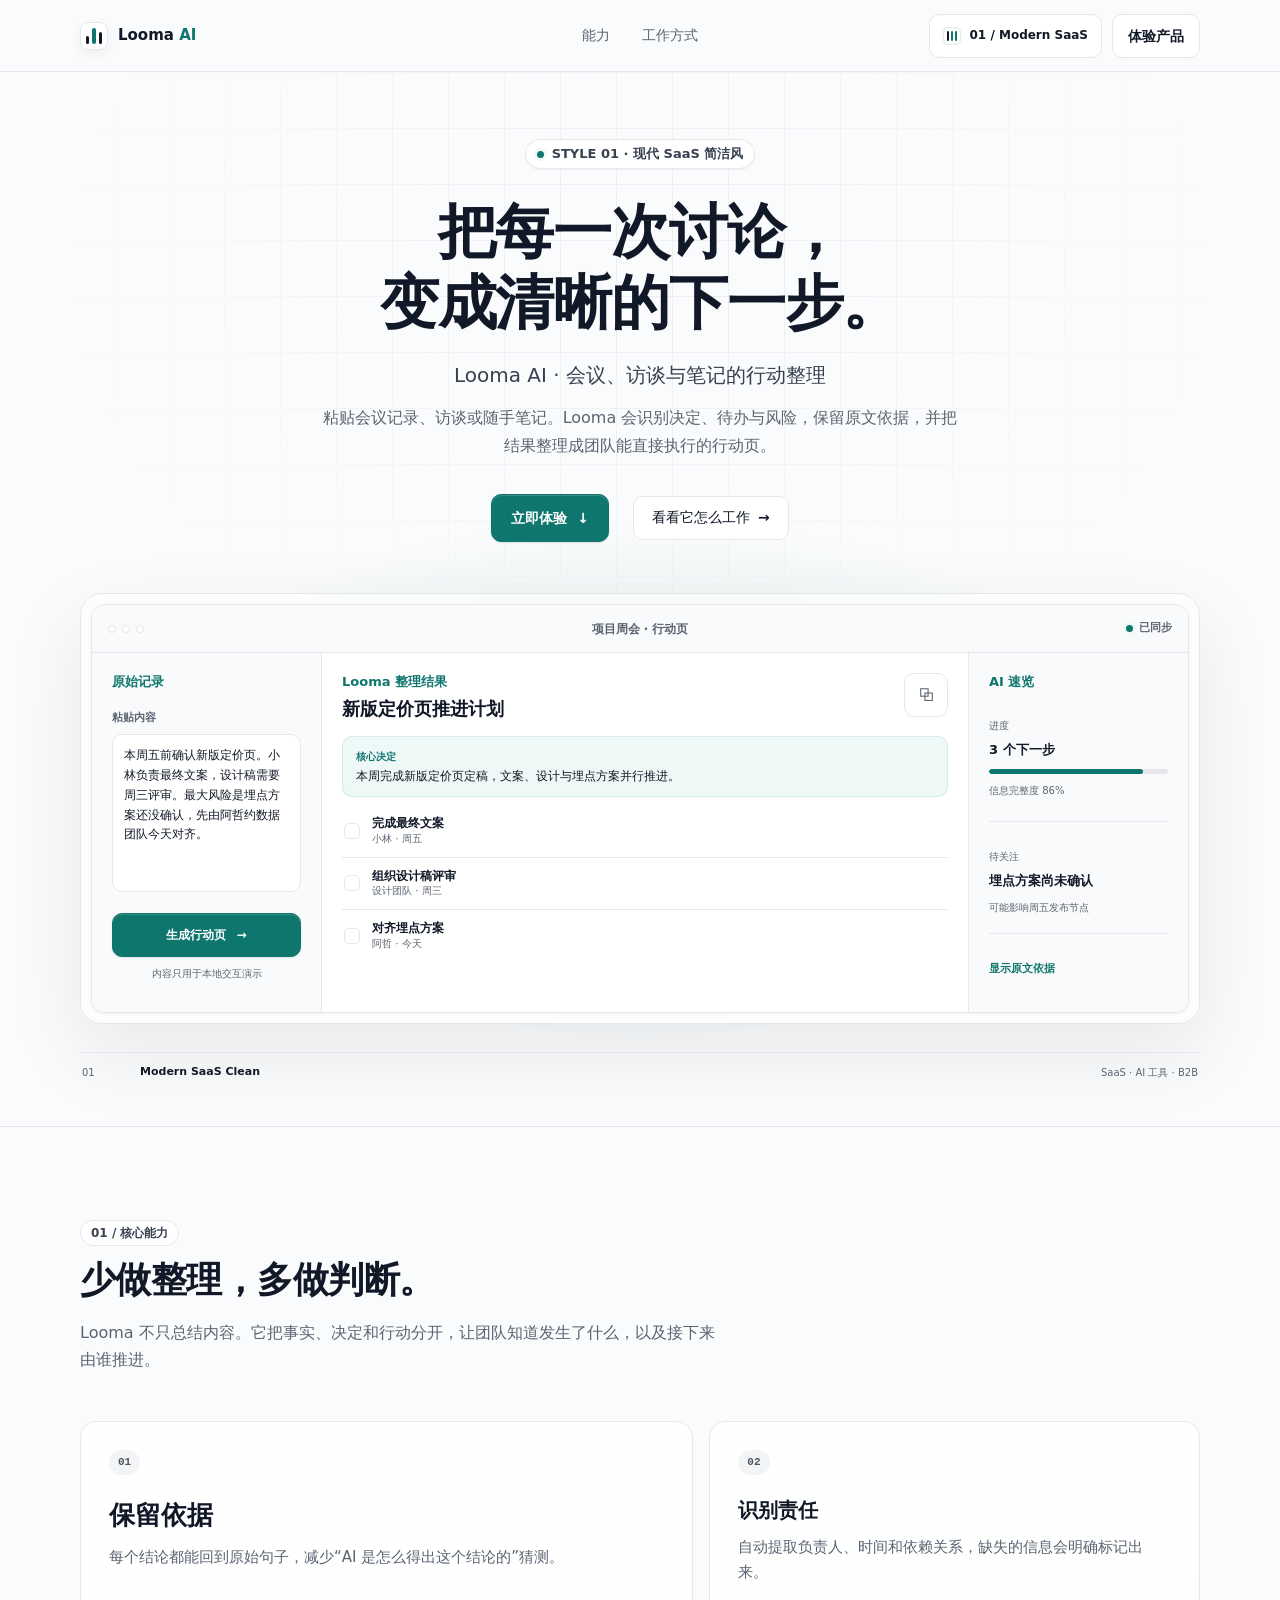
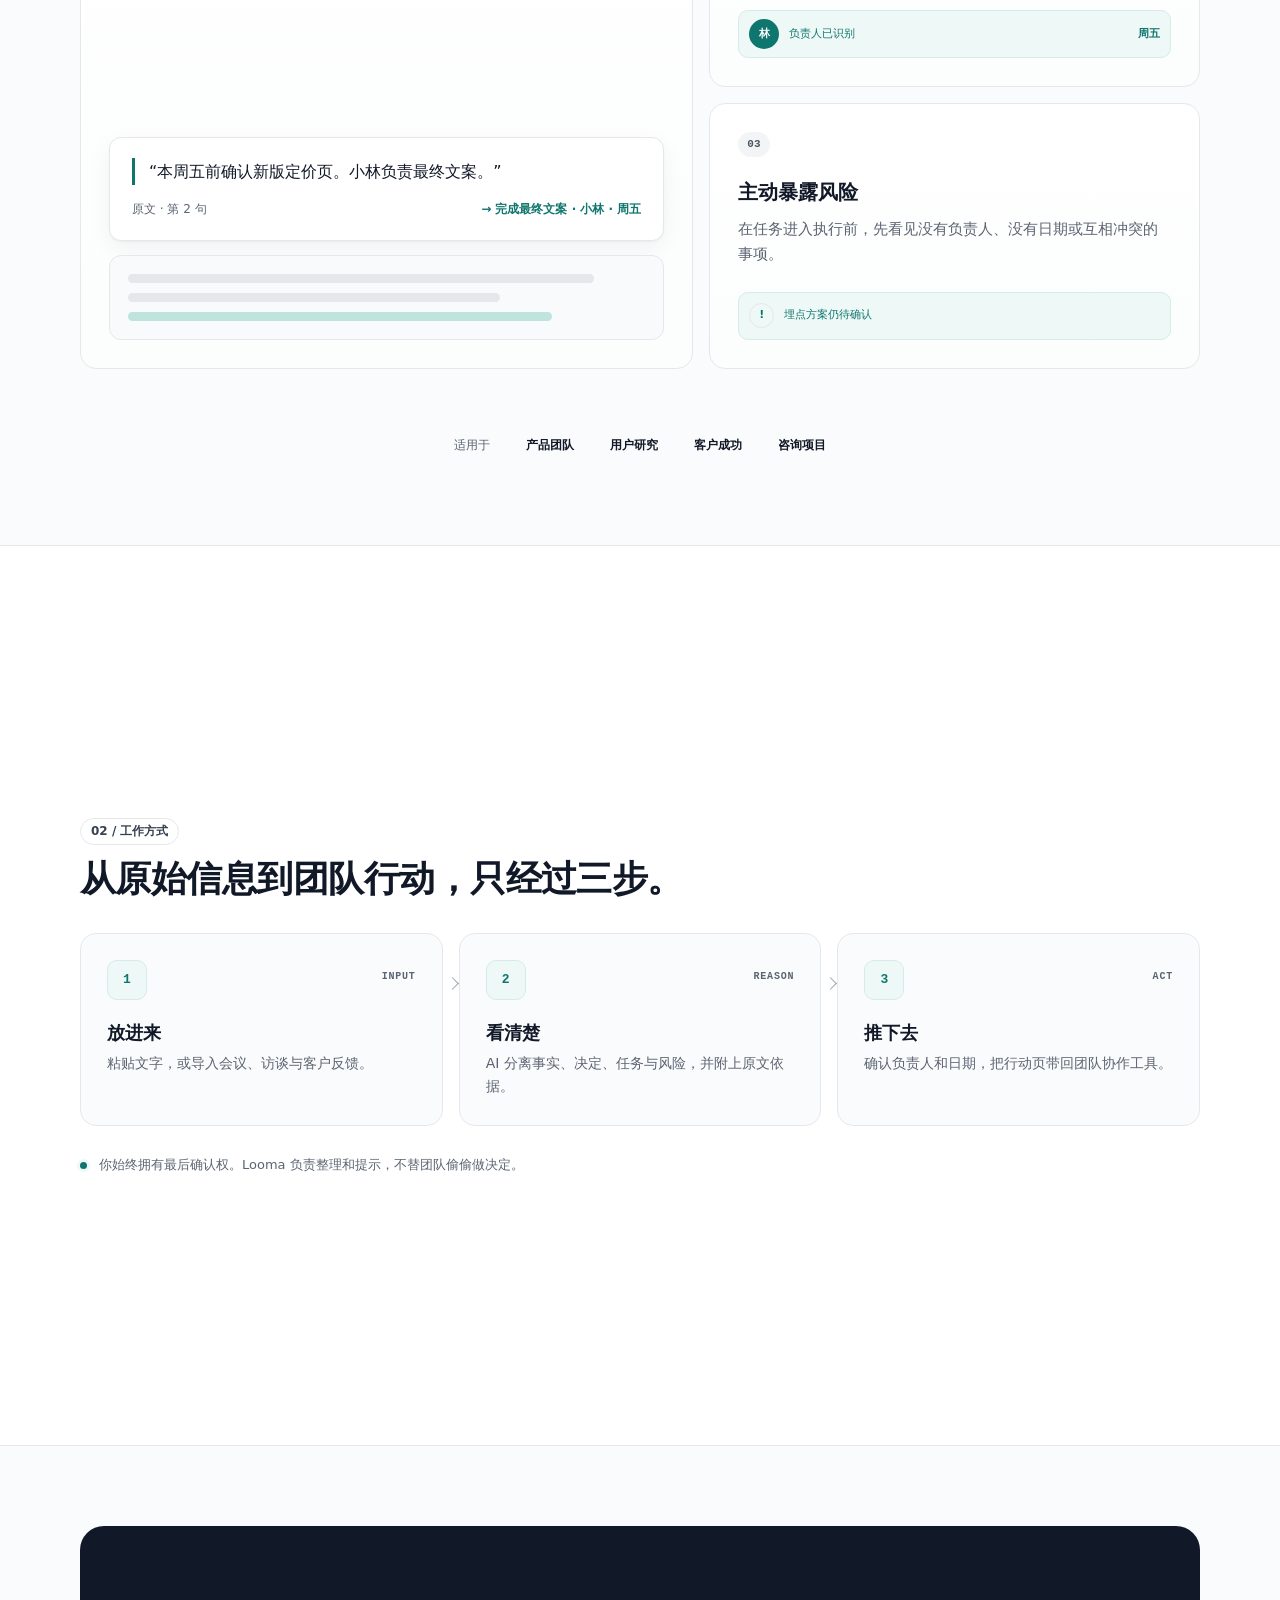
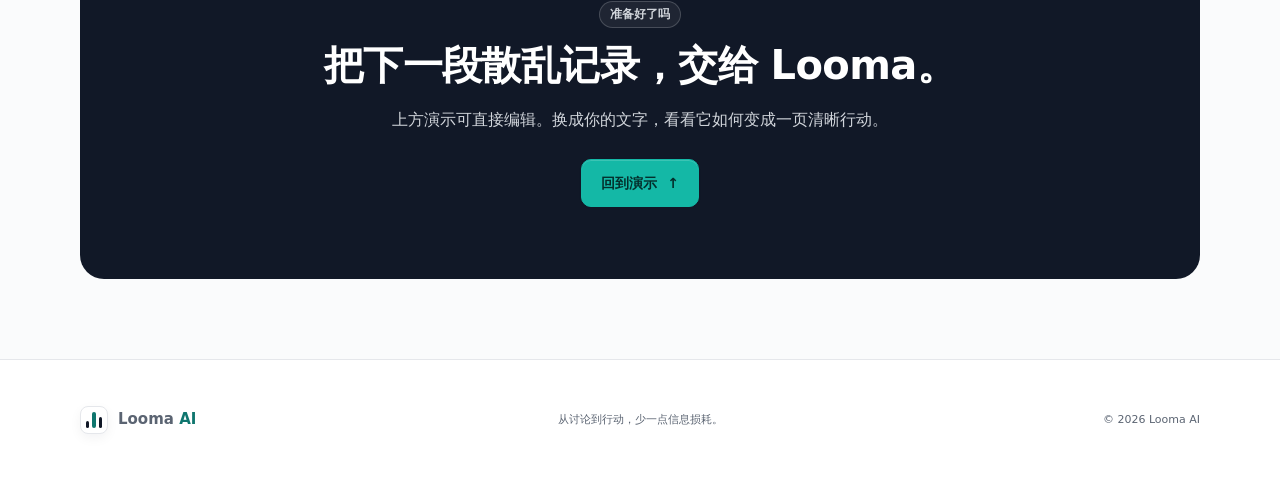
==== commit 12dc0d4b: "Release v0.4.0 with renewed styles and verified demo" ====
--- a/docs/index.html
+++ b/docs/index.html
@@ -4,10 +4,13 @@
   <meta charset="utf-8">
   <meta name="viewport" content="width=device-width, initial-scale=1">
   <meta name="description" content="Looma AI 把会议、访谈和散乱笔记整理成清晰的决策与下一步。">
+  <meta name="su-webstyle-version" content="0.4.0">
   <meta name="theme-color" content="#FAFBFC" data-theme-color>
   <title>Looma AI｜12 风格企业体验台</title>
-  <link rel="stylesheet" href="styles.css?v=20260729-07b">
-  <link rel="stylesheet" href="themes.css?v=20260729-07b">
+  <link rel="stylesheet" href="styles.css?v=0.4.0">
+  <link rel="stylesheet" href="themes.css?v=0.4.0">
+  <link rel="stylesheet" href="style-features.css?v=0.4.0">
+  <link rel="stylesheet" href="style-signatures.css?v=0.4.0">
 </head>
 <body data-style="modern-saas-clean" data-layout="calm-centered-product">
   <a class="skip-link" href="#main">跳到主要内容</a>
@@ -62,6 +65,25 @@
           </div>
         </div>
 
+        <dl class="trust-metrics" aria-label="Looma 的三项工作方式">
+          <div><dt>100%</dt><dd>结论都附原文依据，可以回查</dd></div>
+          <div><dt>3 类</dt><dd>决定、待办与风险自动分开</dd></div>
+          <div><dt>1 页</dt><dd>整理成可直接分发的行动页</dd></div>
+        </dl>
+
+        <figure class="editorial-visual" aria-label="纸张雕塑编辑摄影">
+          <div class="editorial-photo"><img src="assets/editorial-paper.png" alt="纸张在光影中形成清晰的雕塑结构" width="1536" height="1024"></div>
+          <figcaption><span>FIG. 01 — IDEAS INTO FORM</span><span>从散落的想法，到清楚的结构</span></figcaption>
+        </figure>
+        <div class="demo-stage">
+          <div class="glass-toolbar" aria-label="外观设置">
+            <div class="glass-scenes" role="group" aria-label="内容背景">
+              <button type="button" data-glass-scene="dawn" aria-pressed="true">晨光</button>
+              <button type="button" data-glass-scene="ocean" aria-pressed="false">海蓝</button>
+              <button type="button" data-glass-scene="dusk" aria-pressed="false">暮色</button>
+            </div>
+            <label class="glass-material">材质 <input aria-label="玻璃材质厚度" type="range" min="0" max="100" value="45" data-glass-tint></label>
+          </div>
         <div class="product-shell" id="demo" data-product-shell aria-label="Looma AI 交互演示">
           <div class="product-topbar">
             <div class="window-dots" aria-hidden="true"><span></span><span></span><span></span></div>
@@ -174,6 +196,8 @@
           </div>
         </div>
 
+        </div>
+
         <div class="active-style-caption" aria-label="当前页面风格">
           <span data-active-style-number>01</span>
           <strong data-active-style-name>Modern SaaS Clean</strong>
@@ -182,6 +206,8 @@
         <div class="scroll-cue" aria-hidden="true"><span></span></div>
       </div>
     </section>
+
+    <div class="style-ticker" aria-hidden="true"><div class="style-ticker-track"><span>决定</span><span>负责人</span><span>截止日期</span><span>风险</span><span>原文依据</span><span>决定</span><span>负责人</span><span>截止日期</span><span>风险</span><span>原文依据</span></div></div>
 
     <section class="page-section capabilities" id="capabilities" aria-labelledby="capabilities-title">
       <div class="section-inner">
@@ -196,6 +222,10 @@
             <span class="feature-number">01</span>
             <h3>保留依据</h3>
             <p>每个结论都能回到原始句子，减少“AI 是怎么得出这个结论的”猜测。</p>
+            <figure class="evidence-quote" aria-label="原文依据示例">
+              <blockquote>“本周五前确认新版定价页。小林负责最终文案。”</blockquote>
+              <figcaption><span>原文 · 第 2 句</span><strong>→ 完成最终文案 · 小林 · 周五</strong></figcaption>
+            </figure>
             <div class="mini-evidence"><span></span><span></span><span></span></div>
           </article>
           <article class="feature-card feature-card-live">
@@ -274,7 +304,7 @@
 
   <div class="toast" role="status" aria-live="polite" data-toast></div>
   <div class="visually-hidden" aria-live="polite" data-style-announcer></div>
-  <script src="style-catalog.js?v=20260729-07b"></script>
-  <script src="app.js?v=20260729-07b"></script>
+  <script src="style-catalog.js?v=0.4.0"></script>
+  <script src="app.js?v=0.4.0"></script>
 </body>
 </html>
--- a/docs/styles.css
+++ b/docs/styles.css
@@ -241,60 +241,6 @@
   box-shadow: 0 10px 24px rgba(74, 62, 48, 0.12);
 }
 
-/* 07 瑞士：直角、无软阴影、黑按钮、标题放大；蓝仅小方点缀 */
-body[data-style="swiss-international"] h1 {
-  font-size: clamp(3.2rem, 8vw, 5.5rem);
-  font-weight: 800;
-  letter-spacing: 0;
-  line-height: 0.92;
-}
-body[data-style="swiss-international"] .hero-claim {
-  font-size: clamp(1.35rem, 2.8vw, 1.85rem);
-  font-weight: 700;
-  letter-spacing: 0;
-}
-body[data-style="swiss-international"] .section-index,
-body[data-style="swiss-international"] .panel-label,
-body[data-style="swiss-international"] .eyebrow span {
-  font-size: 11px;
-  font-weight: 700;
-  letter-spacing: 0;
-  text-transform: uppercase;
-}
-body[data-style="swiss-international"] .product-shell,
-body[data-style="swiss-international"] .feature-card,
-body[data-style="swiss-international"] .workflow-step,
-body[data-style="swiss-international"] .button {
-  border-radius: 0;
-  box-shadow: none;
-}
-body[data-style="swiss-international"] .product-shell,
-body[data-style="swiss-international"] .feature-card {
-  border: 1.5px solid var(--text);
-}
-body[data-style="swiss-international"] .button-primary {
-  background: var(--text);
-  border-color: var(--text);
-  color: var(--bg);
-  box-shadow: none;
-}
-body[data-style="swiss-international"] .button-primary:hover {
-  background: var(--text);
-  box-shadow: none;
-}
-body[data-style="swiss-international"] .hero-inner {
-  border-bottom: 1.5px solid var(--text);
-}
-body[data-style="swiss-international"] .section-heading h2::before {
-  content: "";
-  display: inline-block;
-  width: 12px;
-  height: 12px;
-  background: var(--signal);
-  margin-right: 10px;
-  vertical-align: middle;
-}
-
 /* 08 橙信号：暖画布 + 白壳 + 橙 CTA */
 body[data-style="fingerprint-signal"] .product-shell {
   background: #ffffff;
@@ -1306,6 +1252,7 @@
 body.style-index-open .style-index {
   transform: translateX(0);
   visibility: visible;
+  transition-property: transform;
   transition-delay: 0s;
 }
 
@@ -1734,16 +1681,12 @@
   *::after {
     animation-duration: 0.01ms !important;
     animation-iteration-count: 1 !important;
-    transition-duration: 0.01ms !important;
+    transition-duration: 0s !important;
+    transition-delay: 0s !important;
   }
 
   [data-reveal] {
     opacity: 1;
-  }
-
-  .style-index,
-  .style-scrim {
-    transition-duration: 0.01ms;
   }
 
   ::view-transition-old(root),
--- a/docs/themes.css
+++ b/docs/themes.css
@@ -17,31 +17,7 @@
   --font-display: var(--font-body);
   --header-bg: rgba(250, 251, 252, 0.96);
   --border-width: 1px;
-}
-
-body[data-style="editorial-tech"] {
-  --bg: #f3efe7;
-  --surface: #ffffff;
-  --border: #e5dfd4;
-  --text: #171717;
-  --muted-token: #8a8a8a;
-  --muted: color-mix(in srgb, var(--muted-token) 55%, var(--text));
-  --accent: #a76446;
-  --accent-2: #a76446;
-  --accent-3: #a76446;
-  --accent-soft: color-mix(in srgb, #a76446 10%, #f3efe7);
-  --accent-ink: #ffffff;
-  --radius-sm: 2px;
-  --radius-md: 4px;
-  --radius-lg: 4px;
-  --shadow: 0 18px 50px rgba(23, 23, 23, 0.08);
-  --font-body: system-ui, -apple-system, "Segoe UI", "PingFang SC", sans-serif;
-  --font-display: "Iowan Old Style", "Songti SC", "STSong", serif;
-  --header-bg: rgba(243, 239, 231, 0.96);
-  --border-width: 1px;
-}
-
-body[data-style="linear-vercel-dark"] {
+}body[data-style="linear-vercel-dark"] {
   --bg: #0e1117;
   --surface: #141925;
   --border: #1f2937;
@@ -60,9 +36,7 @@
   --font-display: var(--font-body);
   --header-bg: rgba(14, 17, 23, 0.96);
   --border-width: 1px;
-}
-
-body[data-style="stripe-ish-business"] {
+}body[data-style="stripe-ish-business"] {
   --bg: #f7f9ff;
   --surface: #ffffff;
   --border: #d9e2f2;
@@ -81,9 +55,7 @@
   --font-display: var(--font-body);
   --header-bg: rgba(247, 249, 255, 0.96);
   --border-width: 1px;
-}
-
-body[data-style="notion-figma-friendly"] {
+}body[data-style="notion-figma-friendly"] {
   --bg: #fbfaf7;
   --surface: #ffffff;
   --border: #f1eee7;
@@ -103,58 +75,7 @@
   --font-display: var(--font-body);
   --header-bg: rgba(251, 250, 247, 0.96);
   --border-width: 1px;
-}
-
-body[data-style="apple-premium-minimal"] {
-  --bg: #f6f7f8;
-  --surface: #ffffff;
-  --border: #e2e5e8;
-  --text: #111315;
-  --muted-token: #7b8087;
-  --muted: color-mix(in srgb, var(--muted-token) 65%, var(--text));
-  --accent: #111315;
-  --accent-2: #7b8087;
-  --accent-3: #7b8087;
-  --accent-soft: #e2e5e8;
-  --accent-ink: #ffffff;
-  --radius-sm: 8px;
-  --radius-md: 8px;
-  --radius-lg: 8px;
-  --shadow: 0 28px 70px rgba(17, 19, 21, 0.1);
-  --font-body: system-ui, -apple-system, "SF Pro Text", "PingFang SC", sans-serif;
-  --font-display: system-ui, -apple-system, "SF Pro Display", "PingFang SC", sans-serif;
-  --header-bg: rgba(246, 247, 248, 0.96);
-  --border-width: 1px;
-}
-
-body[data-style="swiss-international"] {
-  /* Recipe 07: one auto-routed signal plus a tiny yellow flash. */
-  --bg: #f3f1e9;
-  --surface: #ffffff;
-  --border: #0a0a0a;
-  --text: #0a0a0a;
-  --muted: #5c5c5c;
-  --signal: #0b3dff;
-  --flash: #ffe600;
-  --accent: var(--signal);
-  --accent-2: var(--flash);
-  --accent-3: #0a0a0a;
-  --accent-soft: #f3f1e9;
-  --accent-ink: #f3f1e9;
-  --radius-sm: 0;
-  --radius-md: 0;
-  --radius-lg: 0;
-  --shadow: none;
-  --font-body: "Helvetica Neue", Helvetica, Arial, "Noto Sans SC", system-ui, sans-serif;
-  --font-display: var(--font-body);
-  --header-bg: rgba(243, 241, 233, 0.97);
-  --border-width: 1px;
-}
-
-body[data-style="swiss-international"][data-swiss-signal="red"] {
-  --signal: #e30613;
-}
-body[data-style="fingerprint-signal"] {
+}body[data-style="fingerprint-signal"] {
   /* 08 Fingerprint 橙信号 */
   --bg: #fafaf8;
   --rail: #f4f5f2;
@@ -175,9 +96,7 @@
   --font-display: var(--font-body);
   --header-bg: rgba(250, 250, 248, 0.96);
   --border-width: 1px;
-}
-
-body[data-style="neo-brutalism"] {
+}body[data-style="neo-brutalism"] {
   --bg: #fff5c2;
   --surface: #ffffff;
   --border: #111111;
@@ -196,9 +115,7 @@
   --font-display: var(--font-body);
   --header-bg: #fff5c2;
   --border-width: 3px;
-}
-
-body[data-style="wabi-beige"] {
+}body[data-style="wabi-beige"] {
   /* Wabi warm-paper skin：结构跟随产品，不锁定阅读器 IA */
   --bg: #efeae0;
   --surface: #f7f3ea;
@@ -218,9 +135,7 @@
   --font-display: Georgia, "Songti SC", "Noto Serif SC", "STSong", serif;
   --header-bg: rgba(239, 234, 224, 0.96);
   --border-width: 1px;
-}
-
-body[data-style="corporate-blue"] {
+}body[data-style="corporate-blue"] {
   --bg: #f8fafc;
   --surface: #ffffff;
   --border: #b4c5e4;
@@ -239,9 +154,7 @@
   --font-display: var(--font-body);
   --header-bg: #14213d;
   --border-width: 1px;
-}
-
-body[data-style="playful-startup"] {
+}body[data-style="playful-startup"] {
   --bg: #fff7ee;
   --surface: #ffffff;
   --border: color-mix(in srgb, #2b2b2b 13%, #fff7ee);
@@ -260,138 +173,53 @@
   --font-display: var(--font-body);
   --header-bg: rgba(255, 247, 238, 0.96);
   --border-width: 1px;
-}
-
-/* 01 · Calm centered product */
+}/* 01 · Calm centered product */
 body[data-layout="calm-centered-product"] .hero-copy {
   text-align: center;
-}
-
-/* 02 · Editorial chapter */
-body[data-layout="editorial-chapter"] .hero::before {
-  background-image: linear-gradient(90deg, transparent calc(25% - 1px), var(--border) 25%, transparent calc(25% + 1px), transparent calc(75% - 1px), var(--border) 75%, transparent calc(75% + 1px));
-  background-size: 100% 100%;
-  mask-image: none;
-  opacity: 0.7;
-}
-
-body[data-layout="editorial-chapter"] .hero-copy {
-  width: min(920px, 100%);
-  margin-left: 0;
-  text-align: left;
-}
-
-body[data-layout="editorial-chapter"] h1 {
-  font-size: 78px;
-  font-weight: 500;
-}
-
-body[data-layout="editorial-chapter"] .hero-claim {
-  max-width: 830px;
-  font-size: 40px;
-  font-weight: 450;
-}
-
-body[data-layout="editorial-chapter"] .hero-support {
-  width: min(680px, 100%);
-  margin-left: 0;
-}
-
-body[data-layout="editorial-chapter"] .hero-actions {
-  justify-content: flex-start;
-}
-
-body[data-layout="editorial-chapter"] .product-shell {
-  border-top: 4px solid var(--text);
-}
-
-body[data-layout="editorial-chapter"] .capabilities {
-  background: var(--surface);
-}
-
-body[data-layout="editorial-chapter"] .feature-row {
-  grid-template-columns: 1.45fr 0.8fr;
-  gap: 0;
-  border-top: 1px solid var(--border);
-}
-
-body[data-layout="editorial-chapter"] .feature-card {
-  min-height: 210px;
-  border: 0;
-  border-right: 1px solid var(--border);
-  border-bottom: 1px solid var(--border);
-  box-shadow: none;
-}
-
-body[data-layout="editorial-chapter"] .feature-card:first-child {
-  grid-row: span 2;
-  min-height: 436px;
-  padding-top: 80px;
-}
-
-body[data-layout="editorial-chapter"] .proof-line {
-  justify-content: flex-start;
-}
-
-/* 03 · Dark technical console */
+}/* 03 · Dark technical console */
 body[data-layout="dark-technical-console"] .hero::before {
   background-image: linear-gradient(var(--border) 1px, transparent 1px), linear-gradient(90deg, var(--border) 1px, transparent 1px);
   opacity: 0.48;
-}
-
-body[data-layout="dark-technical-console"] .hero-copy {
+}body[data-layout="dark-technical-console"] .hero-copy {
   width: 100%;
   text-align: left;
-}
-
-body[data-layout="dark-technical-console"] .hero-support {
+}body[data-layout="dark-technical-console"] .hero-support {
   margin-left: 0;
-}
-
-body[data-layout="dark-technical-console"] .hero-actions {
+}body[data-layout="dark-technical-console"] .hero-actions {
   justify-content: flex-start;
-}
-
-body[data-layout="dark-technical-console"] .eyebrow,
+}body[data-layout="dark-technical-console"] .eyebrow,
+
 body[data-layout="dark-technical-console"] .panel-label,
+
 body[data-layout="dark-technical-console"] .section-index,
+
 body[data-layout="dark-technical-console"] .step-meta,
+
 body[data-layout="dark-technical-console"] .product-title {
   font-family: ui-monospace, "SFMono-Regular", Consolas, monospace;
-}
-
-body[data-layout="dark-technical-console"] .product-shell {
+}body[data-layout="dark-technical-console"] .product-shell {
   border-color: var(--border);
   box-shadow: 0 0 0 1px rgba(122, 162, 255, 0.05), var(--shadow);
-}
-
-body[data-layout="dark-technical-console"] .product-topbar,
+}body[data-layout="dark-technical-console"] .product-topbar,
+
 body[data-layout="dark-technical-console"] .source-panel,
+
 body[data-layout="dark-technical-console"] .insight-panel {
   background: var(--bg);
-}
-
-body[data-layout="dark-technical-console"] .source-panel textarea,
+}body[data-layout="dark-technical-console"] .source-panel textarea,
+
 body[data-layout="dark-technical-console"] .icon-button {
   background: var(--surface);
   color: var(--text);
-}
-
-body[data-layout="dark-technical-console"] .feature-card {
+}body[data-layout="dark-technical-console"] .feature-card {
   box-shadow: none;
-}
-
-body[data-layout="dark-technical-console"] .workflow {
-  background: var(--surface);
-}
-
-/* 04 · Geometric platform */
+}body[data-layout="dark-technical-console"] .workflow {
+  background: var(--surface);
+}/* 04 · Geometric platform */
 body[data-layout="geometric-platform"] .hero::before {
   mask-image: none;
   opacity: 0.25;
-}
-
-body[data-layout="geometric-platform"] .hero::after {
+}body[data-layout="geometric-platform"] .hero::after {
   content: "";
   position: absolute;
   z-index: -1;
@@ -402,794 +230,179 @@
   background: var(--accent-2);
   clip-path: polygon(32% 0, 100% 0, 68% 100%, 0 100%);
   opacity: 0.18;
-}
-
-body[data-layout="geometric-platform"] .hero-copy {
+}body[data-layout="geometric-platform"] .hero-copy {
   width: min(840px, 100%);
   margin-left: 0;
   text-align: left;
-}
-
-body[data-layout="geometric-platform"] .hero-support {
+}body[data-layout="geometric-platform"] .hero-support {
   margin-left: 0;
-}
-
-body[data-layout="geometric-platform"] .hero-actions {
+}body[data-layout="geometric-platform"] .hero-actions {
   justify-content: flex-start;
-}
-
-body[data-layout="geometric-platform"] .product-shell {
+}body[data-layout="geometric-platform"] .product-shell {
   border-top: 6px solid var(--accent);
-}
-
-body[data-layout="geometric-platform"] .capabilities {
-  background: var(--surface);
-}
-
-body[data-layout="geometric-platform"] .feature-row {
+}body[data-layout="geometric-platform"] .capabilities {
+  background: var(--surface);
+}body[data-layout="geometric-platform"] .feature-row {
   grid-template-columns: 1.35fr 0.83fr 0.83fr;
-}
-
-body[data-layout="geometric-platform"] .feature-card:first-child {
+}body[data-layout="geometric-platform"] .feature-card:first-child {
   background: var(--accent-soft);
-}
-
-body[data-layout="geometric-platform"] .workflow-step:nth-child(2) .step-dot {
+}body[data-layout="geometric-platform"] .workflow-step:nth-child(2) .step-dot {
   border-color: var(--accent-2);
   color: var(--accent-2);
-}
-
-/* 05 · Friendly modules */
+}/* 05 · Friendly modules */
 body[data-layout="friendly-modules"] .hero::before {
   background-image: linear-gradient(var(--border) 1px, transparent 1px), linear-gradient(90deg, var(--border) 1px, transparent 1px);
   background-size: 88px 88px;
   opacity: 0.28;
-}
-
-body[data-layout="friendly-modules"] .product-shell {
+}body[data-layout="friendly-modules"] .product-shell {
   border-width: 2px;
-}
-
-body[data-layout="friendly-modules"] .feature-row {
+}body[data-layout="friendly-modules"] .feature-row {
   grid-template-columns: 1.25fr 0.75fr;
-}
-
-body[data-layout="friendly-modules"] .feature-card:first-child {
+}body[data-layout="friendly-modules"] .feature-card:first-child {
   grid-row: span 2;
   min-height: 516px;
   background: var(--accent-soft);
-}
-
-body[data-layout="friendly-modules"] .feature-card:nth-child(2) {
+}body[data-layout="friendly-modules"] .feature-card:nth-child(2) {
   background: color-mix(in srgb, var(--accent-2) 22%, var(--surface));
-}
-
-body[data-layout="friendly-modules"] .feature-card:nth-child(3) {
-  background: var(--surface);
-}
-
-body[data-layout="friendly-modules"] .owner-avatar {
+}body[data-layout="friendly-modules"] .feature-card:nth-child(3) {
+  background: var(--surface);
+}body[data-layout="friendly-modules"] .owner-avatar {
   background: var(--text);
-}
-
-/* 06 · Premium monobject */
-body[data-layout="premium-monobject"] .hero::before {
-  display: none;
-}
-
-body[data-layout="premium-monobject"] .nav-links {
-  opacity: 0.72;
-}
-
-body[data-layout="premium-monobject"] .hero-copy {
-  width: min(700px, 100%);
-  margin-bottom: 52px;
-}
-
-body[data-layout="premium-monobject"] h1 {
-  font-size: 76px;
-  font-weight: 650;
-}
-
-body[data-layout="premium-monobject"] .hero-claim {
-  font-size: 38px;
-}
-
-body[data-layout="premium-monobject"] .hero-support {
-  width: min(520px, 100%);
-}
-
-body[data-layout="premium-monobject"] .product-shell {
-  width: min(930px, 100%);
-  border-color: color-mix(in srgb, var(--border) 60%, transparent);
-}
-
-body[data-layout="premium-monobject"] .product-layout {
-  grid-template-columns: 210px minmax(0, 1fr);
-}
-
-body[data-layout="premium-monobject"] .insight-panel {
-  display: none;
-}
-
-body[data-layout="premium-monobject"] .feature-row {
-  display: block;
-  border-top: 1px solid var(--border);
-}
-
-body[data-layout="premium-monobject"] .feature-card {
-  min-height: 0;
-  display: grid;
-  grid-template-columns: 80px 220px minmax(0, 1fr);
-  align-items: center;
-  gap: 32px;
-  padding: 30px 0;
-  border: 0;
-  border-bottom: 1px solid var(--border);
-  background: transparent;
-  box-shadow: none;
-}
-
-body[data-layout="premium-monobject"] .feature-card h3,
-body[data-layout="premium-monobject"] .feature-card > p {
-  margin: 0;
-}
-
-body[data-layout="premium-monobject"] .feature-card > div:last-child {
-  display: none;
-}
-
-/* 07 · Swiss asymmetric product poster */
-body[data-layout="rational-poster-grid"] .hero::before {
-  /* kill cage/wallpaper grids from base hero decorations */
-  background-image: none !important;
-  background-size: auto !important;
-  opacity: 0 !important;
-  mask-image: none !important;
-}
-
-body[data-layout="rational-poster-grid"] .hero {
-  background-image: none;
-}
-
-body[data-layout="rational-poster-grid"] .hero-inner {
-  width: min(1200px, calc(100% - 48px));
-  max-width: none;
-  padding-top: 0;
-  border-bottom: 2px solid var(--text);
-}
-
-body[data-layout="rational-poster-grid"] .hero-copy {
-  width: 100%;
-  margin-left: 0;
-  margin-right: auto;
-  padding-left: 0;
-  padding-right: 0;
-  border-left: 0;
-  background: transparent;
-  text-align: left;
-  position: relative;
-}
-
-/* one structural vertical mark — not 12 columns */
-body[data-layout="rational-poster-grid"] .hero-copy::before {
-  content: "";
-  position: absolute;
-  left: -24px;
-  top: 0;
-  bottom: 12%;
-  width: 2px;
-  background: var(--text);
-}
-
-body[data-layout="rational-poster-grid"] h1 {
-  font-size: clamp(3.8rem, 7vw, 5.5rem);
-  font-weight: 800;
-  letter-spacing: 0;
-  line-height: 0.9;
-  max-width: 11ch;
-}
-
-body[data-layout="rational-poster-grid"] .hero-claim {
-  max-width: 14ch;
-  font-size: clamp(1.55rem, 2.6vw, 2.05rem);
-  font-weight: 700;
-  letter-spacing: 0;
-  line-height: 1.15;
-}
-
-body[data-layout="rational-poster-grid"] .hero-support {
-  margin-left: 0;
-  max-width: 34ch;
-  color: var(--muted);
-}
-
-body[data-layout="rational-poster-grid"] .hero-actions {
-  justify-content: flex-start;
-  gap: 20px;
-}
-
-body[data-layout="rational-poster-grid"] .hero .text-link {
-  border-bottom: 2px solid var(--signal);
-  color: var(--text);
-}
-
-body[data-layout="rational-poster-grid"] .eyebrow span {
-  position: relative;
-  gap: 10px;
-  min-height: 22px;
-  padding: 0 0 0 28px;
-  border: 0;
-  border-radius: 0;
-  background: transparent;
-  color: var(--text);
-  font-size: 11px;
-  font-weight: 700;
-  letter-spacing: 0;
-  text-transform: uppercase;
-}
-
-body[data-layout="rational-poster-grid"] .eyebrow span::before,
-body[data-layout="rational-poster-grid"] .eyebrow span::after {
-  content: "";
-  position: absolute;
-  display: block;
-}
-
-body[data-layout="rational-poster-grid"] .eyebrow span::before {
-  left: 0;
-  top: 50%;
-  transform: translateY(-50%);
-  width: 11px;
-  height: 11px;
-  background: var(--signal);
-}
-
-body[data-layout="rational-poster-grid"] .eyebrow span::after {
-  left: 14px;
-  top: 50%;
-  transform: translateY(-50%);
-  width: 8px;
-  height: 8px;
-  background: var(--flash);
-  box-shadow: 0 0 0 1px var(--text);
-}
-
-body[data-layout="rational-poster-grid"] .product-shell {
-  width: 100%;
-  min-height: 510px;
-  margin-top: 0;
-  border: 2px solid var(--text) !important;
-  border-radius: 0 !important;
-  box-shadow: none !important;
-  background: #fff !important;
-  /* product sits on clean paper — no column lines through it */
-  position: relative;
-  z-index: 1;
-}
-
-body[data-layout="rational-poster-grid"] .product-layout {
-  min-height: 462px;
-  grid-template-columns: 165px minmax(0, 1fr) 150px;
-}
-
-body[data-layout="rational-poster-grid"] .insight-panel {
-  display: block;
-  background: #0a0a0a;
-  color: #f3f1e9;
-}
-
-body[data-layout="rational-poster-grid"] .insight-panel .panel-label,
-body[data-layout="rational-poster-grid"] .insight-panel .insight-block > span,
-body[data-layout="rational-poster-grid"] .insight-panel .insight-block small,
-body[data-layout="rational-poster-grid"] .insight-panel .risk-block p {
-  color: rgba(243, 241, 233, 0.68);
-}
-
-body[data-layout="rational-poster-grid"] .insight-panel .insight-block {
-  border-color: rgba(243, 241, 233, 0.38);
-}
-
-body[data-layout="rational-poster-grid"] .insight-panel .progress-track {
-  background: rgba(243, 241, 233, 0.3);
-}
-
-body[data-layout="rational-poster-grid"] .insight-panel .progress-track span {
-  background: var(--signal);
-}
-
-body[data-layout="rational-poster-grid"] .insight-panel .quiet-action {
-  color: #f3f1e9;
-}
-
-body[data-layout="rational-poster-grid"] .source-panel,
-body[data-layout="rational-poster-grid"] .action-panel {
-  padding: 18px;
-}
-
-body[data-layout="rational-poster-grid"] .source-panel textarea {
-  height: 172px;
-}
-
-body[data-layout="rational-poster-grid"] .product-shell * {
-  border-radius: 0 !important;
-}
-
-body[data-layout="rational-poster-grid"] .button-primary {
-  border-radius: 0 !important;
-  background: var(--text) !important;
-  border-color: var(--text) !important;
-  color: var(--bg) !important;
-  box-shadow: none !important;
-}
-
-body[data-layout="rational-poster-grid"] .active-style-caption {
-  border-top: 1px solid var(--text);
-  margin-top: 18px;
-  padding-top: 14px;
-  font-family: "Helvetica Neue", Helvetica, Arial, sans-serif;
-  font-size: 11px;
-  letter-spacing: 0;
-  text-transform: uppercase;
-}
-
-body[data-layout="rational-poster-grid"] .scroll-cue {
-  display: none;
-}
-
-body[data-layout="rational-poster-grid"] .section-heading {
-  width: 100%;
-  display: grid;
-  grid-template-columns: 170px minmax(0, 650px);
-  align-items: start;
-  column-gap: 30px;
-  padding-top: 22px;
-  border-top: 2px solid var(--text);
-}
-
-body[data-layout="rational-poster-grid"] .section-heading .section-index {
-  grid-row: 1 / span 2;
-}
-
-body[data-layout="rational-poster-grid"] .section-heading h2 {
-  margin-top: 0;
-}
-
-body[data-layout="rational-poster-grid"] .section-heading p {
-  grid-column: 2;
-}
-
-body[data-layout="rational-poster-grid"] .feature-row {
-  gap: 0;
-  border: 2px solid var(--text);
-  background: #fff;
-}
-
-body[data-layout="rational-poster-grid"] .feature-card {
-  border: 0;
-  border-right: 1px solid var(--text);
-  box-shadow: none;
-  border-radius: 0;
-}
-
-body[data-layout="rational-poster-grid"] .feature-card:last-child {
-  border-right: 0;
-}
-
-body[data-layout="rational-poster-grid"] .feature-number {
-  display: flex;
-  align-items: flex-start;
-  justify-content: space-between;
-  color: var(--text);
-  font-size: 44px;
-  font-weight: 800;
-  line-height: 1;
-}
-
-body[data-layout="rational-poster-grid"] .feature-number::after {
-  content: "";
-  width: 10px;
-  height: 10px;
-  flex: 0 0 10px;
-  background: var(--signal);
-}
-
-body[data-layout="rational-poster-grid"] .workflow-list {
-  display: grid;
-  grid-template-columns: repeat(3, minmax(0, 1fr));
-  border: 2px solid var(--text);
-}
-
-body[data-layout="rational-poster-grid"] .workflow-list::before {
-  display: none;
-}
-
-body[data-layout="rational-poster-grid"] .workflow-step,
-body[data-layout="rational-poster-grid"] .workflow-step:first-child {
-  min-height: 320px;
-  display: grid;
-  grid-template-columns: 1fr;
-  grid-template-rows: auto 1fr auto;
-  align-items: start;
-  gap: 24px;
-  padding: 28px;
-  border: 0;
-  border-right: 1px solid var(--text);
-  border-radius: 0;
-  box-shadow: none;
-}
-
-body[data-layout="rational-poster-grid"] .workflow-step:last-child {
-  border-right: 0;
-}
-
-body[data-layout="rational-poster-grid"] .step-dot {
-  width: auto;
-  height: auto;
-  display: block;
-  border: 0;
-  border-radius: 0;
-  background: transparent;
-  color: var(--text);
-  font-size: 64px;
-  font-weight: 800;
-  line-height: 0.9;
-}
-
-body[data-layout="rational-poster-grid"] .step-meta {
-  justify-self: start;
-  color: var(--text);
-  font-size: 11px;
-}
-
-body[data-layout="rational-poster-grid"] .closing-cta {
-  border-top: 2px solid var(--text);
-  background: var(--bg);
-  color: var(--text);
-}
-
-body[data-layout="rational-poster-grid"] .cta-inner {
-  display: grid;
-  grid-template-columns: minmax(0, 2fr) minmax(280px, 0.8fr);
-  grid-template-areas:
-    "index copy"
-    "title copy"
-    "title action";
-  align-items: start;
-  gap: 24px 48px;
-  text-align: left;
-}
-
-body[data-layout="rational-poster-grid"] .cta-inner .section-index {
-  grid-area: index;
-  color: var(--text);
-}
-
-body[data-layout="rational-poster-grid"] .cta-inner h2 {
-  grid-area: title;
-  max-width: 820px;
-  margin: 0;
-  font-size: clamp(2.4rem, 5vw, 4.8rem);
-  line-height: 0.98;
-  letter-spacing: 0;
-}
-
-body[data-layout="rational-poster-grid"] .cta-inner p {
-  grid-area: copy;
-  align-self: stretch;
-  width: 100%;
-  margin: 0;
-  padding-left: 28px;
-  border-left: 1px solid var(--text);
-  color: var(--muted);
-}
-
-body[data-layout="rational-poster-grid"] .cta-inner .button {
-  grid-area: action;
-  margin-left: 0;
-}
-
-body[data-layout="rational-poster-grid"] .cta-inner .button-primary {
-  width: fit-content;
-  border-color: var(--signal) !important;
-  background: var(--signal) !important;
-  color: #ffffff !important;
-}
-
-body[data-layout="rational-poster-grid"] .site-footer {
-  border-top: 2px solid var(--text);
-  background: var(--bg);
-}
-
-@media (min-width: 1041px) {
-  body[data-layout="rational-poster-grid"] .hero-inner {
-    display: grid;
-    grid-template-columns: minmax(340px, 0.72fr) minmax(620px, 1.28fr);
-    grid-template-areas:
-      "copy product"
-      "caption caption";
-    align-items: center;
-    gap: 34px 54px;
-  }
-
-  body[data-layout="rational-poster-grid"] .hero-copy {
-    grid-area: copy;
-  }
-
-  body[data-layout="rational-poster-grid"] .product-shell {
-    grid-area: product;
-  }
-
-  body[data-layout="rational-poster-grid"] .active-style-caption {
-    grid-area: caption;
-  }
-}
-
-/* 08 · Product console metrics */
+}/* 08 · Product console metrics */
 body[data-layout="product-console-metrics"] .hero::before {
   background-image: linear-gradient(var(--border) 1px, transparent 1px), linear-gradient(90deg, var(--border) 1px, transparent 1px);
   background-size: 64px 64px;
   mask-image: linear-gradient(to bottom, rgba(0, 0, 0, 0.22), transparent 52%);
   opacity: 0.42;
-}
-
-body[data-layout="product-console-metrics"] .hero-copy {
+}body[data-layout="product-console-metrics"] .hero-copy {
   width: min(760px, 100%);
   margin-bottom: 30px;
-}
-
-body[data-layout="product-console-metrics"] h1 {
+}body[data-layout="product-console-metrics"] h1 {
   font-size: 52px;
   font-weight: 600;
-}
-
-body[data-layout="product-console-metrics"] .hero-claim {
+}body[data-layout="product-console-metrics"] .hero-claim {
   font-size: 32px;
   font-weight: 600;
-}
-
-body[data-layout="product-console-metrics"] .product-shell {
+}body[data-layout="product-console-metrics"] .product-shell {
   min-height: 520px;
   border-color: #dedfdc;
   border-radius: 14px;
   background: #ffffff;
   box-shadow: 0 10px 28px rgba(32, 33, 36, 0.06);
-}
-
-body[data-layout="product-console-metrics"] .product-topbar,
+}body[data-layout="product-console-metrics"] .product-topbar,
+
 body[data-layout="product-console-metrics"] .source-panel,
+
 body[data-layout="product-console-metrics"] .insight-panel {
   background: var(--rail);
-}
-
-body[data-layout="product-console-metrics"] .product-layout {
+}body[data-layout="product-console-metrics"] .product-layout {
   min-height: 472px;
   grid-template-columns: 210px minmax(0, 1fr) 190px;
-}
-
-body[data-layout="product-console-metrics"] .source-panel,
+}body[data-layout="product-console-metrics"] .source-panel,
+
 body[data-layout="product-console-metrics"] .action-panel,
+
 body[data-layout="product-console-metrics"] .insight-panel {
   padding: 16px;
-}
-
-body[data-layout="product-console-metrics"] .source-panel textarea {
+}body[data-layout="product-console-metrics"] .source-panel textarea {
   height: 172px;
-}
-
-body[data-layout="product-console-metrics"] .signal-dashboard {
+}body[data-layout="product-console-metrics"] .signal-dashboard {
   display: block;
-}
-
-body[data-layout="product-console-metrics"] .action-heading {
+}body[data-layout="product-console-metrics"] .action-heading {
   padding-bottom: 10px;
-}
-
-body[data-layout="product-console-metrics"] .action-heading h2 {
+}body[data-layout="product-console-metrics"] .action-heading h2 {
   font-size: 16px;
   font-weight: 600;
-}
-
-body[data-layout="product-console-metrics"] .summary-strip {
+}body[data-layout="product-console-metrics"] .summary-strip {
   margin-top: 8px;
   padding-block: 9px;
-}
-
-body[data-layout="product-console-metrics"] .task-row {
+}body[data-layout="product-console-metrics"] .task-row {
   padding-block: 8px;
-}
-
-body[data-layout="product-console-metrics"] .capabilities {
+}body[data-layout="product-console-metrics"] .capabilities {
   background: var(--rail);
-}
-
-body[data-layout="product-console-metrics"] .feature-card {
+}body[data-layout="product-console-metrics"] .feature-card {
   min-height: 236px;
   border-color: #dedfdc;
   background: #ffffff;
   box-shadow: 0 10px 28px rgba(32, 33, 36, 0.04);
-}
-
-body[data-layout="product-console-metrics"] .feature-card:first-child {
+}body[data-layout="product-console-metrics"] .feature-card:first-child {
   border-top: 3px solid var(--accent);
-}
-
-body[data-layout="product-console-metrics"] .feature-card:nth-child(2) .owner-line {
+}body[data-layout="product-console-metrics"] .feature-card:nth-child(2) .owner-line {
   background: #e8f0fe;
   color: #315899;
-}
-
-body[data-layout="product-console-metrics"] .feature-card:nth-child(3) .risk-line {
+}body[data-layout="product-console-metrics"] .feature-card:nth-child(3) .risk-line {
   background: #f1f2ef;
   color: var(--text);
-}
-
-body[data-layout="product-console-metrics"] .proof-line {
+}body[data-layout="product-console-metrics"] .proof-line {
   border-color: #dedfdc;
 }
-
-/* 09 · Hard stamp campaign */
-body[data-layout="hard-stamp-campaign"] .site-header,
-body[data-layout="hard-stamp-campaign"] .page-section,
-body[data-layout="hard-stamp-campaign"] .site-footer {
-  border-width: 3px;
-  border-color: var(--text);
-}
-
-body[data-layout="hard-stamp-campaign"] .hero::before {
-  background-image: linear-gradient(var(--text) 2px, transparent 2px), linear-gradient(90deg, var(--text) 2px, transparent 2px);
-  background-size: 96px 96px;
-  mask-image: linear-gradient(to bottom, rgba(0, 0, 0, 0.16), transparent 42%);
-  opacity: 0.25;
-}
-
-body[data-layout="hard-stamp-campaign"] .hero-copy {
-  width: 100%;
-  margin-left: 0;
-  text-align: left;
-}
-
-body[data-layout="hard-stamp-campaign"] h1 {
-  font-size: 82px;
-  font-weight: 900;
-}
-
-body[data-layout="hard-stamp-campaign"] .hero-claim {
-  width: fit-content;
-  max-width: 900px;
-  padding: 4px 10px;
-  background: var(--accent);
-  font-size: 42px;
-  font-weight: 900;
-}
-
-body[data-layout="hard-stamp-campaign"] .hero-support {
-  margin-left: 0;
-  color: var(--text);
-  font-weight: 600;
-}
-
-body[data-layout="hard-stamp-campaign"] .hero-actions {
-  justify-content: flex-start;
-}
-
-body[data-layout="hard-stamp-campaign"] .button,
-body[data-layout="hard-stamp-campaign"] .style-trigger,
-body[data-layout="hard-stamp-campaign"] .product-shell,
-body[data-layout="hard-stamp-campaign"] .feature-card {
-  border: 3px solid var(--text);
-  box-shadow: var(--shadow);
-}
-
-body[data-layout="hard-stamp-campaign"] .button:hover,
-body[data-layout="hard-stamp-campaign"] .style-trigger:hover {
-  transform: translate(-2px, -2px);
-  box-shadow: 10px 10px 0 var(--text);
-}
-
-body[data-layout="hard-stamp-campaign"] .feature-card:nth-child(1) { transform: rotate(-0.6deg); }
-body[data-layout="hard-stamp-campaign"] .feature-card:nth-child(2) { background: var(--accent-2); transform: rotate(0.7deg); }
-body[data-layout="hard-stamp-campaign"] .feature-card:nth-child(3) { transform: rotate(-0.35deg); }
-
-body[data-layout="hard-stamp-campaign"] .workflow {
-  background: var(--surface);
-}
-
 /* 10 · Quiet material editorial */
 body[data-layout="quiet-material-editorial"] .hero::before {
   background-image: none;
-}
-
-body[data-layout="quiet-material-editorial"] .hero-copy {
+}body[data-layout="quiet-material-editorial"] .hero-copy {
   width: 100%;
   margin: 0;
   text-align: left;
-}
-
-body[data-layout="quiet-material-editorial"] h1 {
+}body[data-layout="quiet-material-editorial"] h1 {
   font-size: 56px;
   font-weight: 400;
-}
-
-body[data-layout="quiet-material-editorial"] .hero-claim {
+}body[data-layout="quiet-material-editorial"] .hero-claim {
   font-size: 32px;
   font-weight: 400;
-}
-
-body[data-layout="quiet-material-editorial"] .hero-support {
+}body[data-layout="quiet-material-editorial"] .hero-support {
   margin-left: 0;
-}
-
-body[data-layout="quiet-material-editorial"] .hero-actions {
+}body[data-layout="quiet-material-editorial"] .hero-actions {
   justify-content: flex-start;
-}
-
-body[data-layout="quiet-material-editorial"] .product-shell {
+}body[data-layout="quiet-material-editorial"] .product-shell {
   width: 100%;
   margin: 0;
   border-color: var(--border);
   border-radius: 8px;
   background: var(--surface);
-}
-
-body[data-layout="quiet-material-editorial"] .product-layout {
+}body[data-layout="quiet-material-editorial"] .product-layout {
   grid-template-columns: 210px minmax(0, 1fr);
-}
-
-body[data-layout="quiet-material-editorial"] .insight-panel {
+}body[data-layout="quiet-material-editorial"] .insight-panel {
   display: none;
-}
-
-body[data-layout="quiet-material-editorial"] .source-panel,
+}body[data-layout="quiet-material-editorial"] .source-panel,
+
 body[data-layout="quiet-material-editorial"] .product-topbar {
   background: var(--surface);
-}
-
-body[data-layout="quiet-material-editorial"] .source-panel textarea {
+}body[data-layout="quiet-material-editorial"] .source-panel textarea {
   border-radius: 6px;
   background: var(--bg);
-}
-
-body[data-layout="quiet-material-editorial"] .summary-strip {
+}body[data-layout="quiet-material-editorial"] .summary-strip {
   border-left-color: var(--accent-2);
   border-radius: 0;
   background: transparent;
-}
-
-body[data-layout="quiet-material-editorial"] .summary-kicker,
+}body[data-layout="quiet-material-editorial"] .summary-kicker,
+
 body[data-layout="quiet-material-editorial"] .panel-label,
+
 body[data-layout="quiet-material-editorial"] .section-index {
   color: var(--accent-2);
   font-family: ui-monospace, "SF Mono", Menlo, monospace;
   font-size: 10px;
   letter-spacing: 0.08em;
-}
-
-body[data-layout="quiet-material-editorial"] .task-list {
+}body[data-layout="quiet-material-editorial"] .task-list {
   padding-left: 16px;
   border-left: 1px solid var(--accent-2);
-}
-
-body[data-layout="quiet-material-editorial"] .task-row {
+}body[data-layout="quiet-material-editorial"] .task-row {
   padding-block: 13px;
-}
-
-body[data-layout="quiet-material-editorial"] .task-check,
+}body[data-layout="quiet-material-editorial"] .task-check,
+
 body[data-layout="quiet-material-editorial"] .icon-button,
+
 body[data-layout="quiet-material-editorial"] .owner-line,
+
 body[data-layout="quiet-material-editorial"] .risk-line {
   border-radius: 6px;
-}
-
-body[data-layout="quiet-material-editorial"] .feature-row {
+}body[data-layout="quiet-material-editorial"] .feature-row {
   display: grid;
   grid-template-columns: repeat(3, minmax(0, 1fr));
   gap: 0;
   border-top: 1px solid var(--border);
   border-bottom: 1px solid var(--border);
-}
-
-body[data-layout="quiet-material-editorial"] .feature-card {
+}body[data-layout="quiet-material-editorial"] .feature-card {
   min-height: 300px;
   padding: 30px 26px;
   border: 0;
@@ -1197,233 +410,78 @@
   border-radius: 0;
   background: transparent;
   box-shadow: none;
-}
-
-body[data-layout="quiet-material-editorial"] .feature-card:last-child {
+}body[data-layout="quiet-material-editorial"] .feature-card:last-child {
   border-right: 0;
-}
-
-body[data-layout="quiet-material-editorial"] .feature-card h3 {
+}body[data-layout="quiet-material-editorial"] .feature-card h3 {
   font-family: var(--font-body);
   font-size: 20px;
   font-weight: 500;
-}
-
-body[data-layout="quiet-material-editorial"] .feature-card > div:last-child {
+}body[data-layout="quiet-material-editorial"] .feature-card > div:last-child {
   max-width: none;
-}
-
-body[data-layout="quiet-material-editorial"] .capabilities {
-  background: var(--surface);
-}
-
-body[data-layout="quiet-material-editorial"] .proof-line {
+}body[data-layout="quiet-material-editorial"] .capabilities {
+  background: var(--surface);
+}body[data-layout="quiet-material-editorial"] .proof-line {
   margin-top: 0;
   padding-block: 22px;
   border-top: 0;
-}
-
-body[data-layout="quiet-material-editorial"] .workflow {
+}body[data-layout="quiet-material-editorial"] .workflow {
   background: var(--bg);
-}
-
-body[data-layout="quiet-material-editorial"] .workflow-step {
+}body[data-layout="quiet-material-editorial"] .workflow-step {
   padding-inline: 18px;
   border-color: var(--border);
-}
-
-body[data-layout="quiet-material-editorial"] .step-dot {
+}body[data-layout="quiet-material-editorial"] .step-dot {
   border-radius: 3px;
   background: var(--surface);
   color: var(--accent-2);
-}
-
-body[data-layout="quiet-material-editorial"] .closing-cta {
+}body[data-layout="quiet-material-editorial"] .closing-cta {
   border-top: 1px solid var(--border);
   background: var(--surface);
-}
-
-body[data-layout="quiet-material-editorial"] .cta-inner {
+}body[data-layout="quiet-material-editorial"] .cta-inner {
   display: grid;
   grid-template-columns: minmax(140px, 0.8fr) minmax(0, 2.2fr);
   align-items: start;
   gap: 40px;
   text-align: left;
-}
-
-body[data-layout="quiet-material-editorial"] .cta-inner h2,
+}body[data-layout="quiet-material-editorial"] .cta-inner h2,
+
 body[data-layout="quiet-material-editorial"] .cta-inner p,
+
 body[data-layout="quiet-material-editorial"] .cta-inner .button {
   grid-column: 2;
   margin-left: 0;
-}
-
-body[data-layout="quiet-material-editorial"] .cta-inner h2 {
+}body[data-layout="quiet-material-editorial"] .cta-inner h2 {
   max-width: 760px;
   margin-top: 0;
   font-size: clamp(2.4rem, 4.5vw, 4.2rem);
   line-height: 1.08;
-}
-
-body[data-layout="quiet-material-editorial"] .cta-inner p {
+}body[data-layout="quiet-material-editorial"] .cta-inner p {
   width: min(620px, 100%);
-}
-
-body[data-layout="quiet-material-editorial"] .cta-inner .button-primary {
+}body[data-layout="quiet-material-editorial"] .cta-inner .button-primary {
   width: fit-content;
 }
 
-@media (min-width: 1041px) {
-  body[data-layout="quiet-material-editorial"] .hero-inner {
+@media (min-width: 1041px) {body[data-layout="quiet-material-editorial"] .hero-inner {
     display: grid;
     grid-template-columns: minmax(300px, 0.72fr) minmax(620px, 1.28fr);
     align-items: center;
     gap: 58px;
-  }
-
-  body[data-layout="quiet-material-editorial"] .active-style-caption {
+  }body[data-layout="quiet-material-editorial"] .active-style-caption {
     grid-column: 1 / -1;
   }
 }
 
-/* 11 · Enterprise trust */
-body[data-layout="enterprise-trust"] .site-header {
-  color: #ffffff;
-}
-
-body[data-layout="enterprise-trust"] .site-header .nav-links a,
-body[data-layout="enterprise-trust"] .site-header .brand,
-body[data-layout="enterprise-trust"] .site-header .brand strong {
-  color: #ffffff;
-}
-
-body[data-layout="enterprise-trust"] .site-header .style-trigger,
-body[data-layout="enterprise-trust"] .site-header .button-secondary {
-  border-color: #b4c5e4;
-  background: #ffffff;
-  color: #1a1a1a;
-}
-
-body[data-layout="enterprise-trust"] .hero {
-  background: #14213d;
-  color: #ffffff;
-}
-
-body[data-layout="enterprise-trust"] .hero::before {
-  background-image: linear-gradient(rgba(180, 197, 228, 0.18) 1px, transparent 1px), linear-gradient(90deg, rgba(180, 197, 228, 0.18) 1px, transparent 1px);
-  mask-image: none;
-  opacity: 0.7;
-}
-
-body[data-layout="enterprise-trust"] .hero-copy {
-  width: min(820px, 100%);
-}
-
-body[data-layout="enterprise-trust"] .hero-support,
-body[data-layout="enterprise-trust"] .hero .text-link,
-body[data-layout="enterprise-trust"] .active-style-caption {
-  color: #b4c5e4;
-}
-
-body[data-layout="enterprise-trust"] .hero .text-link,
-body[data-layout="enterprise-trust"] .active-style-caption strong {
-  color: #ffffff;
-}
-
-body[data-layout="enterprise-trust"] .active-style-caption {
-  border-color: rgba(180, 197, 228, 0.35);
-}
-
-body[data-layout="enterprise-trust"] .product-shell {
-  color: var(--text);
-  border-top: 6px solid var(--accent-2);
-}
-
-body[data-layout="enterprise-trust"] .capabilities {
-  background: var(--surface);
-}
-
-body[data-layout="enterprise-trust"] .feature-card {
-  border-top: 4px solid var(--accent);
-}
-
-body[data-layout="enterprise-trust"] .closing-cta {
-  background: #14213d;
-  color: #ffffff;
-}
-
-body[data-layout="enterprise-trust"] .closing-cta p,
-body[data-layout="enterprise-trust"] .closing-cta .section-index {
-  color: #b4c5e4;
-}
-
-/* 12 · Warm shape story */
-body[data-layout="warm-shape-story"] .hero::before {
-  background-image: none;
-}
-
-body[data-layout="warm-shape-story"] .hero::after {
-  content: "";
-  position: absolute;
-  z-index: -1;
-  top: 128px;
-  left: 5%;
-  width: 150px;
-  height: 90px;
-  border: 3px solid var(--text);
-  background: var(--accent-3);
-  transform: rotate(-7deg);
-}
-
-body[data-layout="warm-shape-story"] h1 {
-  font-size: 68px;
-  font-weight: 800;
-}
-
-body[data-layout="warm-shape-story"] .hero-claim {
-  font-size: 38px;
-  font-weight: 750;
-}
-
-body[data-layout="warm-shape-story"] .product-shell {
-  border-top: 8px solid var(--accent);
-}
-
-body[data-layout="warm-shape-story"] .feature-row {
-  grid-template-columns: 1.3fr 0.85fr 0.85fr;
-}
-
-body[data-layout="warm-shape-story"] .feature-card:nth-child(1) {
-  background: color-mix(in srgb, var(--accent-3) 24%, var(--surface));
-}
-
-body[data-layout="warm-shape-story"] .feature-card:nth-child(2) {
-  background: color-mix(in srgb, var(--accent-2) 28%, var(--surface));
-}
-
-body[data-layout="warm-shape-story"] .feature-card:nth-child(3) {
-  background: color-mix(in srgb, var(--accent) 14%, var(--surface));
-}
-
-body[data-layout="warm-shape-story"] .step-dot:nth-child(1) {
-  background: var(--accent-soft);
-}
-
-@media (max-width: 760px) {
-  body[data-layout] h1 {
+
+
+@media (max-width: 760px) {body[data-layout] h1 {
     font-size: 42px;
-  }
-
-  body[data-layout] .hero-claim {
+  }body[data-layout] .hero-claim {
     font-size: 25px;
   }
-
-  body[data-layout="editorial-chapter"] .hero-copy,
   body[data-layout="dark-technical-console"] .hero-copy,
+
   body[data-layout="geometric-platform"] .hero-copy,
-  body[data-layout="hard-stamp-campaign"] .hero-copy,
-  body[data-layout="quiet-material-editorial"] .hero-copy,
-  body[data-layout="rational-poster-grid"] .hero-copy {
+
+  body[data-layout="quiet-material-editorial"] .hero-copy {
     width: 100%;
     margin-left: 0;
     margin-right: 0;
@@ -1431,178 +489,55 @@
     padding-left: 0;
     border-left: 0;
   }
-
-  body[data-layout="rational-poster-grid"] .product-shell {
-    min-height: 0;
-    margin-top: 30px;
-  }
-
-  body[data-layout="rational-poster-grid"] .product-layout {
-    min-height: 0;
-  }
-
-  body[data-layout="rational-poster-grid"] .section-heading {
-    display: block;
-    padding-top: 18px;
-  }
-
-  body[data-layout="rational-poster-grid"] h1 {
-    font-size: 48px;
-  }
-
-  body[data-layout="rational-poster-grid"] .hero-copy::before {
-    left: 0;
-    bottom: 0;
-  }
-
-  body[data-layout="rational-poster-grid"] .hero-copy {
-    padding-left: 18px;
-  }
-
-  body[data-layout="editorial-chapter"] .feature-row,
   body[data-layout="friendly-modules"] .feature-row,
-  body[data-layout="geometric-platform"] .feature-row,
-  body[data-layout="warm-shape-story"] .feature-row {
+
+  body[data-layout="geometric-platform"] .feature-row{
     display: grid;
     grid-template-columns: 1fr;
     grid-template-rows: auto;
   }
-
-  body[data-layout="editorial-chapter"] .feature-card:first-child,
   body[data-layout="friendly-modules"] .feature-card:first-child {
     grid-row: auto;
     min-height: 220px;
-  }
-
-  body[data-layout="premium-monobject"] .feature-card {
-    display: flex;
-    min-height: 200px;
-    padding: 24px 0;
-  }
-
-  body[data-layout="premium-monobject"] .feature-card > div:last-child {
-    display: flex;
-  }
-
-  body[data-layout="rational-poster-grid"] .feature-row {
-    display: grid;
-    grid-template-columns: 1fr;
-  }
-
-  body[data-layout="rational-poster-grid"] .feature-card {
-    border-right: 0;
-    border-bottom: 1px solid var(--text);
-  }
-
-  body[data-layout="rational-poster-grid"] .workflow-list {
-    display: block;
-  }
-
-  body[data-layout="rational-poster-grid"] .workflow-step,
-  body[data-layout="rational-poster-grid"] .workflow-step:first-child {
-    min-height: 168px;
-    grid-template-columns: 64px minmax(0, 1fr);
-    grid-template-rows: auto;
-    align-items: start;
-    gap: 18px;
-    padding: 24px 20px;
-    border-right: 0;
-    border-bottom: 1px solid var(--text);
-  }
-
-  body[data-layout="rational-poster-grid"] .workflow-step:last-child {
-    border-bottom: 0;
-  }
-
-  body[data-layout="rational-poster-grid"] .step-dot {
-    font-size: 42px;
-  }
-
-  body[data-layout="rational-poster-grid"] .cta-inner {
-    display: block;
-  }
-
-  body[data-layout="rational-poster-grid"] .cta-inner .button-primary {
-    width: 100%;
-  }
-
-  body[data-layout="hard-stamp-campaign"] .feature-card {
-    transform: none !important;
-  }
-
-  body[data-layout="hard-stamp-campaign"] .hero-claim {
-    width: auto;
-  }
-
-  body[data-layout="product-console-metrics"] .product-shell,
+  }body[data-layout="product-console-metrics"] .product-shell,
+
   body[data-layout="product-console-metrics"] .product-layout {
     min-height: 0;
-  }
-
-  body[data-layout="product-console-metrics"] .signal-dashboard-head {
+  }body[data-layout="product-console-metrics"] .signal-dashboard-head {
     align-items: flex-start;
     flex-direction: column;
-  }
-
-  body[data-layout="product-console-metrics"] .signal-period {
+  }body[data-layout="product-console-metrics"] .signal-period {
     width: 100%;
-  }
-
-  body[data-layout="product-console-metrics"] .signal-kpis {
+  }body[data-layout="product-console-metrics"] .signal-kpis {
     grid-template-columns: repeat(2, minmax(0, 1fr));
-  }
-
-  body[data-layout="product-console-metrics"] .signal-kpis article:last-child {
+  }body[data-layout="product-console-metrics"] .signal-kpis article:last-child {
     grid-column: 1 / -1;
-  }
-
-  body[data-layout="product-console-metrics"] .signal-chart svg {
+  }body[data-layout="product-console-metrics"] .signal-chart svg {
     height: 160px;
-  }
-
-  body[data-layout="quiet-material-editorial"] .product-shell {
+  }body[data-layout="quiet-material-editorial"] .product-shell {
     width: 100%;
-  }
-
-  body[data-layout="quiet-material-editorial"] .hero-inner::before {
+  }body[data-layout="quiet-material-editorial"] .hero-inner::before {
     right: -22%;
     top: 7%;
     width: 72vw;
     opacity: 0.16;
-  }
-
-  body[data-layout="quiet-material-editorial"] .hero-copy {
+  }body[data-layout="quiet-material-editorial"] .hero-copy {
     position: relative;
     z-index: 1;
-  }
-
-  body[data-layout="quiet-material-editorial"] .feature-row {
+  }body[data-layout="quiet-material-editorial"] .feature-row {
     grid-template-columns: 1fr;
-  }
-
-  body[data-layout="quiet-material-editorial"] .feature-card {
+  }body[data-layout="quiet-material-editorial"] .feature-card {
     min-height: 220px;
     border-right: 0;
     border-bottom: 1px solid var(--border);
-  }
-
-  body[data-layout="quiet-material-editorial"] .feature-card:last-child {
+  }body[data-layout="quiet-material-editorial"] .feature-card:last-child {
     border-bottom: 0;
-  }
-
-  body[data-layout="quiet-material-editorial"] .cta-inner {
+  }body[data-layout="quiet-material-editorial"] .cta-inner {
     display: block;
-  }
-
-  body[data-layout="quiet-material-editorial"] .cta-inner .button-primary {
+  }body[data-layout="quiet-material-editorial"] .cta-inner .button-primary {
     width: 100%;
   }
 
-  body[data-layout="enterprise-trust"] .site-header .brand span:last-child {
-    color: #ffffff;
-  }
-
-  body[data-layout="warm-shape-story"] .hero::after,
   body[data-layout="geometric-platform"] .hero::after {
     width: 90px;
     height: 58px;
@@ -1611,12 +546,9 @@
   }
 }
 
-@media (min-width: 761px) and (max-width: 1040px) {
-  body[data-layout="product-console-metrics"] .product-layout {
+@media (min-width: 761px) and (max-width: 1040px) {body[data-layout="product-console-metrics"] .product-layout {
     grid-template-columns: 210px minmax(0, 1fr);
-  }
-
-  body[data-layout="product-console-metrics"] .insight-panel {
+  }body[data-layout="product-console-metrics"] .insight-panel {
     display: none;
   }
 }
--- a/docs/style-features.css
+++ b/docs/style-features.css
@@ -0,0 +1,146 @@
+/* Three distinct compositions. Historical ids are kept for saved links. */
+.demo-stage { display: contents; }
+.editorial-visual, .glass-toolbar { display: none; }
+body:is([data-style="editorial-tech"], [data-style="apple-premium-minimal"]) {
+  --font-body: "PingFang SC", "Hiragino Sans GB", "Microsoft YaHei", system-ui, sans-serif;
+}
+body:is([data-style="editorial-tech"], [data-style="apple-premium-minimal"]) .hero::before { display: none; }
+body:is([data-style="editorial-tech"], [data-style="apple-premium-minimal"]) h1 { white-space: pre-line; letter-spacing: 0; line-height: 1.3; text-wrap: balance; }
+body:is([data-style="editorial-tech"], [data-style="apple-premium-minimal"]) .hero-support { font-size: 16px; line-height: 1.85; }
+/* The opening row fills the viewport beneath the fixed navigation. Its minimum
+   is content-driven, so shorter windows extend instead of cropping the copy. */
+body[data-style="editorial-tech"] .hero { padding: var(--header-height) 0 48px; overflow: visible; }
+body[data-style="editorial-tech"] .hero-inner { display: grid; grid-template-columns: 1fr 1fr; grid-template-rows: minmax(calc(100svh - var(--header-height)), auto) auto auto; gap: 0 64px; align-items: center; }
+body[data-style="editorial-tech"] .hero-copy { width: 100%; min-width: 0; margin: 0; padding-block: 48px; text-align: left; }
+body[data-style="editorial-tech"] .hero-support { margin-left: 0; max-width: 31em; }
+body[data-style="editorial-tech"] .hero-actions { justify-content: flex-start; gap: 18px; }
+body[data-style="editorial-tech"] .editorial-visual { display: block; margin: 0; min-width: 0; padding-block: 48px; }
+body[data-style="editorial-tech"] .editorial-photo { height: clamp(320px, calc(100svh - 232px), 640px); aspect-ratio: auto; }
+.editorial-photo { position: relative; aspect-ratio: 4 / 5; background: #181818; overflow: hidden; }
+.editorial-photo img { display: block; width: 100%; height: 100%; object-fit: cover; }
+.editorial-visual figcaption { display: flex; justify-content: space-between; gap: 16px; margin-top: 14px; font-size: 11px; line-height: 1.6; }
+.editorial-visual figcaption span:first-child { font-family: ui-monospace, monospace; letter-spacing: .03em; }
+body[data-style="editorial-tech"] .demo-stage { display: block; grid-column: 1 / -1; min-width: 0; padding-top: 48px; border-top: 1px solid var(--border); }
+body[data-style="editorial-tech"] .product-shell { margin-top: 0; box-shadow: none; }
+body[data-style="editorial-tech"] .active-style-caption { grid-column: 1 / -1; margin: 18px 0 0; justify-content: flex-start; }
+body[data-style="editorial-tech"] .scroll-cue { display: none; }
+
+/* 02: contemporary magazine — photograph, Songti display, clean printed rules. */
+body[data-style="editorial-tech"] {
+  --bg: #faf9f6; --surface: #fff; --border: #cfcbc4; --text: #181818; --muted: #555;
+  --accent: #a44230; --accent-2: #a44230; --accent-3: #a44230; --accent-soft: #f3eee7;
+  --radius-sm: 0; --radius-md: 0; --radius-lg: 0; --shadow: none;
+  --font-display: "Songti SC", "Noto Serif CJK SC", "Source Han Serif SC", serif;
+  --header-bg: rgba(250,249,246,.97);
+}
+body[data-style="editorial-tech"] .site-header { border-bottom-color: var(--text); }
+body[data-style="editorial-tech"] .hero h1 { font-size: clamp(46px, 5.4vw, 80px); font-weight: 600; margin: 18px 0; }
+body[data-style="editorial-tech"] .hero-claim { font-family: var(--font-display); font-size: 27px; font-weight: 600; line-height: 1.55; margin-bottom: 18px; }
+body[data-style="editorial-tech"] .eyebrow span { border: 0; background: transparent; padding: 0; border-radius: 0; font-size: 12px; color: var(--text); }
+body[data-style="editorial-tech"] .hero .button-primary { background: var(--text); border-color: var(--text); color: white; }
+body[data-style="editorial-tech"] .editorial-photo img { filter: grayscale(1); }
+body[data-style="editorial-tech"] .feature-row { display: grid; grid-template-columns: 1fr 1fr 1fr; gap: 0; border-top: 1px solid var(--text); }
+body[data-style="editorial-tech"] .feature-card { border: 0; border-right: 1px solid var(--border); background: transparent; padding: 32px; box-shadow: none; }
+body[data-style="editorial-tech"] .feature-card:last-child { border-right: 0; }
+body[data-style="editorial-tech"] .feature-card h3 { font-size: 27px; }
+body[data-style="editorial-tech"] .feature-number { font-family: var(--font-display); font-size: 42px; color: var(--accent); }
+body[data-style="editorial-tech"] .closing-cta { background: #191919; color: #faf9f6; }
+body[data-style="editorial-tech"] .closing-cta p { color: #d0ceca; }
+body[data-style="editorial-tech"] .closing-cta .section-index { color: #dcc0a9; }
+
+/* 06: content supplies the color; glass marks an operable floating layer. */
+body[data-style="apple-premium-minimal"] {
+  --bg: #fafbfd; --surface: #fff; --border: #dbdfe8; --text: #1d1d1f; --muted: #515154;
+  --accent: #0071e3; --accent-2: #0071e3; --accent-3: #7da8d6; --accent-soft: #ecf4ff;
+  --radius-sm: 12px; --radius-md: 20px; --radius-lg: 24px; --header-bg: rgba(250,251,253,.88);
+  --font-display: var(--font-body); --shadow: 0 24px 80px rgba(19,37,73,.16);
+}
+body[data-style="apple-premium-minimal"] .hero { padding-top: calc(var(--header-height) + 40px); }
+body[data-style="apple-premium-minimal"] .hero-copy { margin-bottom: 36px; width: min(780px,100%); }
+body[data-style="apple-premium-minimal"] .hero h1 { font-size: clamp(46px, 5.3vw, 76px); font-weight: 650; line-height: 1.25; margin: 12px 0 18px; }
+body[data-style="apple-premium-minimal"] .hero-claim { font-size: 24px; font-weight: 500; margin-bottom: 16px; }
+body[data-style="apple-premium-minimal"] .hero-support { width: min(580px,100%); }
+body[data-style="apple-premium-minimal"] .eyebrow span { border: none; background: none; color: #0071e3; font-size: 12px; }
+body[data-style="apple-premium-minimal"] .button { border-radius: 999px; }
+body[data-style="apple-premium-minimal"] .button-primary { background: #0071e3; border-color: #0071e3; color: #fff; }
+body[data-style="apple-premium-minimal"] .demo-stage {
+  --glass-opacity: .6475; --glass-blur: 26.8px; display: flex; position: relative; isolation: isolate;
+  flex-direction: column; align-items: center; width: 100%; padding: 26px 54px 48px; border-radius: 36px;
+  background: radial-gradient(ellipse at 85% 10%, #83b6e2 0, transparent 55%), radial-gradient(ellipse at 3% 90%, #ff976e 0, transparent 62%), linear-gradient(130deg,#dce9f8,#f8e9e1 58%,#b8d2ed);
+}
+body[data-style="apple-premium-minimal"] .demo-stage[data-scene="ocean"] { background: radial-gradient(ellipse at 15% 10%,#b8e4ed,transparent 58%),radial-gradient(ellipse at 80% 90%,#24639b,transparent 65%),linear-gradient(135deg,#b6d4ec,#4f91bd); }
+body[data-style="apple-premium-minimal"] .demo-stage[data-scene="dusk"] { background: radial-gradient(ellipse at 10% 90%,#ffb68c,transparent 58%),radial-gradient(ellipse at 85% 10%,#5379b8,transparent 65%),linear-gradient(130deg,#ead7df,#f9c4a5 50%,#8fa5d0); }
+body[data-style="apple-premium-minimal"] .glass-toolbar {
+  display: flex; flex-wrap: wrap; align-items: center; justify-content: center; gap: 22px;
+  margin-bottom: 24px; padding: 8px 17px 8px 8px; max-width: 100%; border-radius: 999px;
+  color: #202733; background: rgb(255 255 255 / var(--glass-opacity));
+  backdrop-filter: blur(var(--glass-blur)) saturate(150%); -webkit-backdrop-filter: blur(var(--glass-blur)) saturate(150%);
+  border: 1px solid rgba(255,255,255,.85);
+  box-shadow: inset 0 1px 0 #fff, inset 0 -1px 0 rgba(62,82,120,.1), 0 6px 24px rgba(41,60,95,.16);
+}
+.glass-scenes { display: flex; gap: 3px; }
+.glass-scenes button { min-height: 40px; padding: 8px 17px; border: 0; border-radius: 999px; color: #263341; background: transparent; cursor: pointer; font: 500 14px/1.5 var(--font-body); }
+.glass-scenes button[aria-pressed="true"] { background: #fff; box-shadow: 0 2px 7px rgba(29,44,69,.12); color: #0059bd; }
+.glass-scenes button:active { transform: scale(.96); background: #edf4fc; }
+.glass-scenes button:focus-visible, .glass-material input:focus-visible { outline: 3px solid #0071e3; outline-offset: 2px; }
+.glass-material { display: flex; align-items: center; gap: 10px; font-size: 12px; font-weight: 600; white-space: nowrap; }
+.glass-material input { width: 88px; accent-color: #0071e3; height: 24px; margin: 0; }
+body[data-style="apple-premium-minimal"] .product-shell { min-height: 0; max-width: 960px; border: 1px solid rgba(255,255,255,.95); border-radius: 20px; background: #fff; box-shadow: 0 24px 52px rgba(25,49,82,.18), 0 2px 8px rgba(25,49,82,.05); }
+body[data-style="apple-premium-minimal"] .product-topbar { background: #fbfcff; }
+body[data-style="apple-premium-minimal"] .window-dots span:nth-child(1) { background: #ff6058; border: 0; }
+body[data-style="apple-premium-minimal"] .window-dots span:nth-child(2) { background: #febc2e; border: 0; }
+body[data-style="apple-premium-minimal"] .window-dots span:nth-child(3) { background: #28c840; border: 0; }
+body[data-style="apple-premium-minimal"] .product-layout { grid-template-columns: 230px minmax(0,1fr); }
+body[data-style="apple-premium-minimal"] .insight-panel { display: none; }
+body[data-style="apple-premium-minimal"] .source-panel { background: #f8faff; }
+body[data-style="apple-premium-minimal"] .summary-strip { border: 0; background: #eff6ff; border-radius: 12px; }
+body[data-style="apple-premium-minimal"] .feature-row { display: block; border-top: 1px solid var(--border); }
+body[data-style="apple-premium-minimal"] .feature-card { display: grid; grid-template-columns: 56px 200px minmax(0,1fr); gap: 32px; align-items: center; padding: 32px 0; min-height: 0; background: transparent; border: 0; border-bottom: 1px solid var(--border); box-shadow: none; }
+body[data-style="apple-premium-minimal"] .feature-card > div:last-child { display: none; }
+body[data-style="apple-premium-minimal"] .feature-card h3, body[data-style="apple-premium-minimal"] .feature-card p { margin: 0; }
+@media (max-width: 1040px) {
+  body[data-style="editorial-tech"] .hero-inner { column-gap: 32px; }
+  body[data-style="apple-premium-minimal"] .demo-stage { padding: 24px 28px 32px; }
+}
+@media (max-width: 760px) {
+  body[data-style="editorial-tech"] .hero-inner { grid-template-columns: 1fr; grid-template-rows: none; gap: 30px; }
+  body[data-style="editorial-tech"] .hero-copy { padding: 40px 0 0; }
+  body[data-style="editorial-tech"] .editorial-visual { padding: 0 0 10px; }
+  body[data-style="editorial-tech"] .editorial-photo { height: auto; aspect-ratio: 1.25; }
+  body[data-style="editorial-tech"] .demo-stage { padding-top: 30px; }
+  body[data-style="editorial-tech"] .hero h1 { font-size: clamp(46px,12vw,68px); }
+  body[data-style="editorial-tech"] .hero-claim { font-size: 23px; }
+  body[data-style="editorial-tech"] .hero-actions { flex-direction: row; flex-wrap: wrap; gap: 12px; }
+  body[data-style="editorial-tech"] .hero-actions .button { width: auto; }
+  .editorial-photo { aspect-ratio: 1.25; }
+  .editorial-visual figcaption { flex-wrap: wrap; gap: 2px; }
+  body[data-style="editorial-tech"] .feature-row { display: block; }
+  body[data-style="editorial-tech"] .feature-card { border-right: 0; border-bottom: 1px solid var(--border); padding: 28px 0; }
+  body[data-style="apple-premium-minimal"] .hero h1 { font-size: 48px; }
+  body[data-style="apple-premium-minimal"] .hero-claim { font-size: 22px; line-height: 1.5; }
+  body[data-style="apple-premium-minimal"] .demo-stage { border-radius: 24px; padding: 16px 12px 24px; }
+  body[data-style="apple-premium-minimal"] .glass-toolbar { gap: 5px 14px; border-radius: 22px; padding: 8px 10px; margin-bottom: 18px; }
+  .glass-scenes button { padding-inline: 14px; min-height: 42px; }
+  .glass-material { min-height: 34px; }
+  .glass-material input { width: 130px; }
+  body[data-style="apple-premium-minimal"] .product-shell { overflow: hidden; border-radius: 16px; }
+  body[data-style="apple-premium-minimal"] .product-layout { display: block; }
+  body[data-style="apple-premium-minimal"] .feature-card { grid-template-columns: 38px minmax(0,1fr); gap: 16px; }
+  body[data-style="apple-premium-minimal"] .feature-card p { grid-column: 2; }
+}
+@media (prefers-reduced-motion: reduce) {
+  .glass-scenes button:active { transform: none; }
+  body[data-style="apple-premium-minimal"] *, body[data-style="apple-premium-minimal"] *::before { scroll-behavior: auto; }
+}
+@media (prefers-reduced-transparency: reduce) {
+  body[data-style="apple-premium-minimal"] .glass-toolbar { background: #f6f8fc; backdrop-filter: none; -webkit-backdrop-filter: none; }
+}
+@media (prefers-contrast: more) {
+  body[data-style="apple-premium-minimal"] .glass-toolbar { background: #fff; backdrop-filter: none; -webkit-backdrop-filter: none; border: 2px solid #1d1d1f; }
+  .glass-scenes button[aria-pressed="true"] { outline: 2px solid #0059bd; }
+}
+@supports not (backdrop-filter: blur(1px)) {
+  body[data-style="apple-premium-minimal"] .glass-toolbar { background: #f6f8fc; }
+}
+
+body[data-style="apple-premium-minimal"] .button-primary { box-shadow: none; }
--- a/docs/style-signatures.css
+++ b/docs/style-signatures.css
@@ -0,0 +1,685 @@
+/* Signature compositions for 01 · 07 · 09 · 11 · 12.
+   Each style owns its own section layouts here instead of re-skinning one template.
+   Stable ids are kept for saved links; the visible names come from style-catalog.js. */
+
+@font-face { font-family: "Su Display SC"; src: url("assets/fonts/su-display-sc-black.woff2") format("woff2"); font-weight: 900; font-style: normal; font-display: swap; }
+@font-face { font-family: "Su Archivo"; src: url("assets/fonts/archivo-latin-800-normal.woff2") format("woff2"); font-weight: 800; font-style: normal; font-display: swap; }
+@font-face { font-family: "Su Archivo"; src: url("assets/fonts/archivo-latin-900-normal.woff2") format("woff2"); font-weight: 900; font-style: normal; font-display: swap; }
+
+.style-ticker,
+.trust-metrics,
+.evidence-quote { display: none; }
+
+/* =====================================================================
+   07 · 深色工作台 (stable id: swiss-international)
+   Neutral charcoal surfaces, narrow lightness steps, one muted orange accent.
+   Looma's existing input → action workflow stays fully operable.
+   ===================================================================== */
+body[data-style="swiss-international"] {
+  --bg:#0E0E0E; --workspace:#1C1C1C; --surface:#232323; --rail:#1C1C1C;
+  --border:#333333; --text:#E7E7E7; --muted:#A3A3A3;
+  --accent:#ED8A4C; --accent-2:#B8B8B8; --accent-3:#A3A3A3;
+  --accent-soft:#292929; --accent-ink:#111111;
+  --radius-sm:8px; --radius-md:12px; --radius-lg:20px;
+  --shadow:none; --border-width:1px; --header-bg:#0E0E0E; --content:1240px;
+  --font-body:"PingFang SC", "Hiragino Sans GB", "Microsoft YaHei", Inter, system-ui, sans-serif;
+  --font-display:var(--font-body);
+  color-scheme:dark;
+}
+body[data-style="swiss-international"] :is(.button,.brand-mark,.style-trigger,.product-shell,.feature-card) { box-shadow:none; }
+body[data-style="swiss-international"] .site-header { border-bottom-color:#262626; }
+body[data-style="swiss-international"] .brand strong { color:var(--text); }
+body[data-style="swiss-international"] .brand-mark { border:0; background:#232323; }
+body[data-style="swiss-international"] .style-trigger { background:#1C1C1C; border-color:#333333; font-weight:500; }
+body[data-style="swiss-international"] .nav-demo-button { background:transparent; border-color:#333333; }
+body[data-style="swiss-international"] .button-primary { color:#111; background:var(--accent); border-color:var(--accent); }
+body[data-style="swiss-international"] .button-primary:hover { background:#F39B63; border-color:#F39B63; }
+body[data-style="swiss-international"] :is(button,a,textarea):focus-visible { outline:2px solid #ED8A4C; outline-offset:4px; }
+body[data-style="swiss-international"] .hero { padding:calc(var(--header-height) + 32px) 0 24px; min-height:100svh; }
+body[data-style="swiss-international"] .hero::before { display:none; }
+body[data-style="swiss-international"] .hero-inner { display:flex; align-items:stretch; }
+body[data-style="swiss-international"] .hero-copy {
+  display:grid; grid-template-columns:1.12fr 1fr; column-gap:84px; align-items:center;
+  width:100%; margin:0 0 28px; text-align:left;
+}
+body[data-style="swiss-international"] .hero-copy > :nth-child(1) { grid-column:1; grid-row:1; }
+body[data-style="swiss-international"] .hero-copy > :nth-child(2) { grid-column:1; grid-row:2; }
+body[data-style="swiss-international"] .hero-copy > :nth-child(3) { grid-column:1; grid-row:3; }
+body[data-style="swiss-international"] .hero-copy > :nth-child(4) { grid-column:2; grid-row:1 / 3; align-self:end; }
+body[data-style="swiss-international"] .hero-copy > :nth-child(5) { grid-column:2; grid-row:3; }
+body[data-style="swiss-international"] .eyebrow span { padding:0; min-height:24px; border:0; border-radius:0; background:none; color:var(--muted); font-size:12px; font-weight:500; }
+body[data-style="swiss-international"] .hero h1 { margin:5px 0; font-size:52px; line-height:1.35; font-weight:600; letter-spacing:0; text-wrap:balance; }
+body[data-style="swiss-international"] .hero-claim { margin:4px 0 0; font-size:21px; line-height:1.5; font-weight:400; color:#BFBFBF; }
+body[data-style="swiss-international"] .hero-support { max-width:31em; margin:0 0 12px; font-size:16px; line-height:1.85; color:var(--muted); }
+body[data-style="swiss-international"] .hero-actions { justify-content:flex-start; gap:24px; }
+body[data-style="swiss-international"] .hero-actions .button-primary { background:#E7E7E7; border-color:#E7E7E7; min-height:44px; }
+body[data-style="swiss-international"] .hero-actions .button-primary:hover { background:#FFF; }
+body[data-style="swiss-international"] .hero-actions .text-link { color:#C4C4C4; font-weight:400; }
+body[data-style="swiss-international"] .demo-stage { display:block; width:100%; min-width:0; }
+body[data-style="swiss-international"] .product-shell { min-height:0; margin:0; padding:0 18px 18px; background:var(--workspace); border:1px solid #333333; border-radius:20px; overflow:hidden; }
+body[data-style="swiss-international"] .product-topbar { display:flex; height:68px; padding:0 10px; gap:14px; border:0; background:transparent; }
+body[data-style="swiss-international"] .window-dots { display:none; }
+body[data-style="swiss-international"] .product-title { display:block; color:var(--text); font-size:20px; font-weight:600; }
+body[data-style="swiss-international"] .status-chip { margin-left:auto; color:#C4C4C4; font-size:12px; font-weight:400; }
+body[data-style="swiss-international"] .status-dot { background:#78A88B; box-shadow:none; }
+body[data-style="swiss-international"] .product-layout { grid-template-columns:minmax(238px,.95fr) minmax(0,1.85fr) minmax(194px,.72fr); gap:12px; min-height:0; }
+body[data-style="swiss-international"] :is(.source-panel,.action-panel,.insight-panel) { padding:22px; border:1px solid #333333; border-radius:12px; background:var(--surface); min-width:0; }
+body[data-style="swiss-international"] .source-panel { background:#232323; }
+body[data-style="swiss-international"] .panel-label { color:#CFCFCF; font-size:13px; font-weight:500; letter-spacing:0; }
+body[data-style="swiss-international"] .source-panel > .panel-label { width:fit-content; padding-bottom:12px; border-bottom:2px solid var(--accent); }
+body[data-style="swiss-international"] .source-label { font-size:12px; margin:16px 0 8px; color:var(--muted); font-weight:400; }
+body[data-style="swiss-international"] .source-panel textarea { height:170px; background:#1C1C1C; color:var(--text); border-color:#3D3D3D; font-size:14px; line-height:1.85; padding:12px; border-radius:8px; }
+body[data-style="swiss-international"] .generate-button { font-size:14px; min-height:44px; margin-top:16px; }
+body[data-style="swiss-international"] .input-note { margin-top:10px; font-size:11px; }
+body[data-style="swiss-international"] .action-heading { align-items:center; padding-bottom:20px; }
+body[data-style="swiss-international"] .action-heading h2 { font-size:23px; margin-top:10px; line-height:1.4; font-weight:500; }
+body[data-style="swiss-international"] .icon-button { width:36px; height:36px; flex-basis:36px; background:#292929; color:#C4C4C4; border-color:#3D3D3D; border-radius:8px; }
+body[data-style="swiss-international"] .summary-strip { background:#292929; border:1px solid #333333; border-radius:8px; padding:12px 14px; margin-bottom:10px; }
+body[data-style="swiss-international"] .summary-kicker { color:#CFCFCF; font-size:12px; font-weight:400; margin-bottom:6px; }
+body[data-style="swiss-international"] .summary-strip p { color:var(--text); font-size:14px; line-height:1.8; }
+body[data-style="swiss-international"] .task-row { padding:13px 2px; gap:12px; }
+body[data-style="swiss-international"] .task-row h3 { font-size:14px; line-height:1.6; font-weight:500; }
+body[data-style="swiss-international"] .task-row p { margin-top:3px; font-size:12px; color:var(--muted); }
+body[data-style="swiss-international"] .task-check { border-color:#737373; border-radius:4px; }
+body[data-style="swiss-international"] .source-ref { background:#292929; color:#C4C4C4; border-radius:4px; font-size:11px; }
+body[data-style="swiss-international"] .insight-block { margin-top:22px; padding-bottom:22px; }
+body[data-style="swiss-international"] :is(.insight-block > span,.insight-block small,.risk-block p) { font-size:12px; color:var(--muted); }
+body[data-style="swiss-international"] .insight-block strong { font-size:16px; font-weight:500; margin:10px 0 14px; line-height:1.6; }
+body[data-style="swiss-international"] .insight-block:not(.risk-block) strong { font-size:25px; line-height:1.4; }
+body[data-style="swiss-international"] .progress-track { height:4px; margin-bottom:9px; background:#333333; border-radius:2px; }
+body[data-style="swiss-international"] .progress-track span { background:#B8B8B8; }
+body[data-style="swiss-international"] .quiet-action { font-size:12px; color:#CFCFCF; font-weight:400; margin-top:8px; }
+body[data-style="swiss-international"] .quiet-action:hover { color:#FFF; text-decoration:underline; text-underline-offset:5px; }
+body[data-style="swiss-international"] .active-style-caption { margin:18px 0 0; padding:0; border:0; color:#A3A3A3; font-size:11px; }
+body[data-style="swiss-international"] .active-style-caption strong { color:#BFBFBF; font-weight:400; }
+body[data-style="swiss-international"] .scroll-cue { display:none; }
+/* Follow-up sections keep the same charcoal hierarchy and useful content. */
+body[data-style="swiss-international"] .capabilities { background:#0E0E0E; border-top:1px solid #232323; }
+body[data-style="swiss-international"] .section-heading { max-width:680px; width:100%; }
+body[data-style="swiss-international"] .section-index { color:#A3A3A3; font-size:13px; font-weight:400; }
+body[data-style="swiss-international"] .section-heading h2 { font-size:38px; font-weight:500; line-height:1.4; margin:18px 0; }
+body[data-style="swiss-international"] .section-heading p { font-size:16px; line-height:1.85; }
+body[data-style="swiss-international"] .feature-row { gap:16px; }
+body[data-style="swiss-international"] .feature-card { min-height:320px; padding:30px; background:#232323; border-color:#333333; border-radius:12px; }
+body[data-style="swiss-international"] .feature-number { font-size:13px; color:#A3A3A3; }
+body[data-style="swiss-international"] .feature-card h3 { font-size:23px; font-weight:500; margin:30px 0 14px; }
+body[data-style="swiss-international"] .feature-card > p { font-size:16px; line-height:1.85; }
+body[data-style="swiss-international"] :is(.owner-line,.risk-line) { background:#1C1C1C; color:#CCCCCC; min-height:50px; font-size:12px; }
+body[data-style="swiss-international"] .owner-avatar { background:#333333; color:#E7E7E7; }
+body[data-style="swiss-international"] .risk-line > span { color:#ED8A4C; border-color:#5A5A5A; }
+body[data-style="swiss-international"] .mini-evidence span { border-radius:2px; background:#444444; height:5px; }
+body[data-style="swiss-international"] .mini-evidence span:nth-child(3) { background:#555555; }
+body[data-style="swiss-international"] .workflow { background:#1C1C1C; border-block:1px solid #333333; }
+body[data-style="swiss-international"] .workflow-step { padding-block:30px; }
+body[data-style="swiss-international"] .step-dot { background:#1C1C1C; color:#E7E7E7; border-color:#3D3D3D; border-radius:10px; font-size:16px; font-weight:400; }
+body[data-style="swiss-international"] .workflow-step h3 { font-size:22px; font-weight:500; }
+body[data-style="swiss-international"] .workflow-step p { font-size:16px; line-height:1.85; margin-top:8px; }
+body[data-style="swiss-international"] .step-meta { font-weight:400; font-size:12px; }
+body[data-style="swiss-international"] .closing-cta { min-height:65svh; background:#0E0E0E; }
+body[data-style="swiss-international"] .cta-inner h2 { font-size:44px; line-height:1.4; font-weight:500; margin-block:20px; }
+body[data-style="swiss-international"] .site-footer { background:#0E0E0E; border-color:#232323; }
+body[data-style="swiss-international"] .style-index { --picker-bg:#232323; --picker-surface:#292929; --picker-border:#3D3D3D; --picker-text:#E7E7E7; --picker-muted:#A3A3A3; }
+body[data-style="swiss-international"] .style-scrim { background:rgba(0,0,0,.65); }
+@media (min-width:1041px) and (max-height:850px) {
+  body[data-style="swiss-international"] .hero { padding-top:calc(var(--header-height) + 22px); }
+  body[data-style="swiss-international"] .hero h1 { font-size:44px; }
+  body[data-style="swiss-international"] .hero-copy { margin-bottom:16px; }
+  body[data-style="swiss-international"] .product-topbar { height:54px; }
+  body[data-style="swiss-international"] :is(.source-panel,.action-panel,.insight-panel) { padding:18px; }
+  body[data-style="swiss-international"] .source-panel textarea { height:146px; }
+  body[data-style="swiss-international"] .task-row { padding-block:8px; }
+  body[data-style="swiss-international"] .action-heading { padding-bottom:14px; }
+  body[data-style="swiss-international"] .active-style-caption { margin-top:12px; }
+}
+@media (max-width:1040px) {
+  body[data-style="swiss-international"] .hero-copy { column-gap:32px; }
+  body[data-style="swiss-international"] .hero h1 { font-size:40px; }
+  body[data-style="swiss-international"] .product-layout { grid-template-columns:250px minmax(0,1fr); }
+  body[data-style="swiss-international"] .insight-panel { display:block; grid-column:1 / -1; display:flex; align-items:center; gap:24px; }
+  body[data-style="swiss-international"] .insight-block { flex:1; margin:0; padding:0; border:0; }
+  body[data-style="swiss-international"] .insight-block strong { margin:5px 0; }
+  body[data-style="swiss-international"] .insight-panel > .panel-label { display:none; }
+  body[data-style="swiss-international"] .quiet-action { margin:0; }
+  body[data-style="swiss-international"] .feature-card { padding:24px; }
+}
+@media (max-width:760px) {
+  body[data-style="swiss-international"] .hero { padding:calc(var(--header-height) + 30px) 0 30px; }
+  body[data-style="swiss-international"] .hero-copy { display:block; margin-bottom:28px; }
+  body[data-style="swiss-international"] .hero h1 { font-size:clamp(30px,8.5vw,42px); margin:12px 0; }
+  body[data-style="swiss-international"] .hero-claim { font-size:18px; margin-bottom:16px; }
+  body[data-style="swiss-international"] .hero-support { font-size:16px; margin-bottom:14px; }
+  body[data-style="swiss-international"] .hero-actions { flex-direction:row; flex-wrap:wrap; gap:12px 20px; }
+  body[data-style="swiss-international"] .hero-actions .button { width:auto; }
+  body[data-style="swiss-international"] .product-shell { padding:0 10px 10px; border-radius:16px; }
+  body[data-style="swiss-international"] .product-topbar { padding:0 6px; height:64px; gap:8px; }
+  body[data-style="swiss-international"] .product-title { font-size:15px; }
+  body[data-style="swiss-international"] .status-chip { font-size:11px; }
+  body[data-style="swiss-international"] .product-layout { display:grid; grid-template-columns:1fr; gap:10px; }
+  body[data-style="swiss-international"] :is(.source-panel,.action-panel,.insight-panel) { padding:18px; }
+  body[data-style="swiss-international"] .source-panel textarea { height:154px; font-size:16px; }
+  body[data-style="swiss-international"] .action-heading h2 { font-size:20px; }
+  body[data-style="swiss-international"] .summary-strip p { font-size:15px; }
+  body[data-style="swiss-international"] .task-row { grid-template-columns:16px minmax(0,1fr); }
+  body[data-style="swiss-international"] .source-ref { grid-column:2; display:none; width:fit-content; }
+  body[data-style="swiss-international"] .show-sources .source-ref { display:block; }
+  body[data-style="swiss-international"] .insight-panel { display:block; }
+  body[data-style="swiss-international"] .insight-block { margin-bottom:20px; }
+  body[data-style="swiss-international"] .quiet-action { margin-top:4px; }
+  body[data-style="swiss-international"] .feature-row { grid-template-columns:1fr; }
+  body[data-style="swiss-international"] .feature-card { min-height:280px; }
+  body[data-style="swiss-international"] .section-heading h2 { font-size:30px; }
+  body[data-style="swiss-international"] .cta-inner h2 { font-size:32px; }
+  body[data-style="swiss-international"] .workflow-step { grid-template-columns:44px minmax(0,1fr); gap:18px; }
+  body[data-style="swiss-international"] .step-dot { width:40px; height:40px; }
+}
+
+/* =====================================================================
+   09 · 新粗野主义风 (neo-brutalism)
+   Yellow field, 3px black outlines, hard offset shadows, heavy type,
+   flat high-chroma slabs. All text stays black on colour for legibility.
+   ===================================================================== */
+body[data-style="neo-brutalism"] {
+  --bg: #FFF5C2; --surface: #FFFFFF; --border: #111111; --text: #111111; --muted: #2B2B2B;
+  --accent: #FF4F1F; --accent-2: #00D084; --accent-3: #111111; --accent-soft: #FFE680; --accent-ink: #111111;
+  --orange: #FF4F1F; --green: #00D084; --ink: #111111; --paper: #FFF5C2;
+  --radius-sm: 0; --radius-md: 0; --radius-lg: 0;
+  --hard: 6px 6px 0 #111111; --hard-lg: 10px 10px 0 #111111;
+  --shadow: var(--hard); --border-width: 3px; --header-bg: #FFF5C2;
+  --font-body: "PingFang SC", "Noto Sans CJK SC", "Microsoft YaHei", system-ui, sans-serif;
+  --font-display: "Su Display SC", "PingFang SC", "Microsoft YaHei", sans-serif;
+  --font-num: "Su Archivo", "Arial Black", "Helvetica Neue", sans-serif;
+}
+body[data-style="neo-brutalism"] .site-header { border-bottom: 3px solid var(--ink); }
+body[data-style="neo-brutalism"] .brand { font-family: var(--font-num); font-weight: 900; text-transform: uppercase; letter-spacing: .02em; }
+body[data-style="neo-brutalism"] .brand strong { color: var(--ink); background: var(--green); padding: 0 4px; border: 2px solid var(--ink); }
+body[data-style="neo-brutalism"] .brand-mark { border: 2px solid var(--ink); border-radius: 0; box-shadow: 2px 2px 0 var(--ink); }
+body[data-style="neo-brutalism"] .brand-mark span:nth-child(2) { background: var(--orange); }
+body[data-style="neo-brutalism"] .nav-links a { color: var(--ink); font-weight: 700; }
+body[data-style="neo-brutalism"] .nav-links a:hover { color: var(--ink); text-decoration: underline 3px; text-underline-offset: 6px; }
+body[data-style="neo-brutalism"] .style-trigger,
+body[data-style="neo-brutalism"] .nav-actions .button-secondary { border: 3px solid var(--ink); border-radius: 0; background: var(--surface); box-shadow: 4px 4px 0 var(--ink); font-weight: 800; }
+body[data-style="neo-brutalism"] :is(.button, .style-trigger) { transition: transform 120ms ease, box-shadow 120ms ease; }
+body[data-style="neo-brutalism"] :is(.button, .style-trigger):hover { transform: translate(-2px, -2px); box-shadow: 8px 8px 0 var(--ink); filter: none; }
+body[data-style="neo-brutalism"] :is(.button, .style-trigger):active { transform: translate(4px, 4px); box-shadow: 0 0 0 var(--ink); }
+
+body[data-style="neo-brutalism"] .hero { padding: calc(var(--header-height) + 48px) 0 56px; border-bottom: 3px solid var(--ink); }
+body[data-style="neo-brutalism"] .hero::before {
+  inset: var(--header-height) 0 0; opacity: 1; mask-image: none;
+  background-image: radial-gradient(circle, rgba(17,17,17,.16) 1.4px, transparent 1.6px); background-size: 22px 22px;
+}
+body[data-style="neo-brutalism"] .hero-inner { align-items: stretch; }
+body[data-style="neo-brutalism"] .hero-copy { width: 100%; margin: 0 0 40px; text-align: left; }
+body[data-style="neo-brutalism"] .eyebrow span { min-height: 34px; padding: 0 12px; border: 3px solid var(--ink); border-radius: 0; background: var(--ink); color: var(--paper); font: 800 13px/1 var(--font-num); letter-spacing: .06em; }
+body[data-style="neo-brutalism"] .hero h1 { margin: 18px 0 18px; font-family: var(--font-num); font-weight: 900; font-size: clamp(76px, 10vw, 148px); line-height: .9; letter-spacing: -.035em; text-transform: uppercase; }
+body[data-style="neo-brutalism"] .hero-claim {
+  display: inline-block; margin: 6px 0 22px; padding: 8px 18px 10px; border: 3px solid var(--ink); background: var(--orange);
+  box-shadow: var(--hard); transform: rotate(-1.2deg); transform-origin: left center;
+  font-family: var(--font-display); font-size: clamp(28px, 3.3vw, 46px); font-weight: 900; line-height: 1.25; letter-spacing: 0;
+}
+body[data-style="neo-brutalism"] .hero-support { margin: 0 0 28px; max-width: 34em; color: var(--ink); font-size: 18px; font-weight: 600; line-height: 1.7; }
+body[data-style="neo-brutalism"] .hero-actions { justify-content: flex-start; gap: 18px; }
+body[data-style="neo-brutalism"] .button { min-height: 54px; padding-inline: 24px; border: 3px solid var(--ink); border-radius: 0; box-shadow: var(--hard); font-size: 16px; font-weight: 800; }
+body[data-style="neo-brutalism"] .button-primary { background: var(--orange); color: var(--ink); }
+body[data-style="neo-brutalism"] .hero .text-link { min-height: 54px; padding: 0 20px; border: 3px solid var(--ink); background: var(--surface); color: var(--ink); font-weight: 800; box-shadow: var(--hard); }
+
+body[data-style="neo-brutalism"] .product-shell { border: 3px solid var(--ink); border-radius: 0; box-shadow: var(--hard-lg); background: var(--surface); }
+body[data-style="neo-brutalism"] .product-topbar { background: var(--green); border-bottom: 3px solid var(--ink); }
+body[data-style="neo-brutalism"] .product-title,
+body[data-style="neo-brutalism"] .status-chip { color: var(--ink); font-weight: 800; }
+body[data-style="neo-brutalism"] .window-dots span { width: 12px; height: 12px; border: 2px solid var(--ink); border-radius: 0; background: var(--surface); }
+body[data-style="neo-brutalism"] .window-dots span:nth-child(1) { background: var(--orange); }
+body[data-style="neo-brutalism"] .window-dots span:nth-child(2) { background: var(--paper); }
+body[data-style="neo-brutalism"] .status-dot { background: var(--ink); box-shadow: none; border-radius: 0; }
+body[data-style="neo-brutalism"] .source-panel { background: var(--paper); border-right: 3px solid var(--ink); }
+body[data-style="neo-brutalism"] .insight-panel { background: var(--surface); border-left: 3px solid var(--ink); }
+body[data-style="neo-brutalism"] .panel-label,
+body[data-style="neo-brutalism"] .source-label { color: var(--ink); font-weight: 900; }
+body[data-style="neo-brutalism"] .source-panel textarea { border: 3px solid var(--ink); border-radius: 0; background: var(--surface); color: var(--ink); }
+body[data-style="neo-brutalism"] .generate-button { background: var(--orange); color: var(--ink); box-shadow: 4px 4px 0 var(--ink); }
+body[data-style="neo-brutalism"] .input-note { color: var(--ink); }
+body[data-style="neo-brutalism"] .icon-button { border: 3px solid var(--ink); border-radius: 0; box-shadow: 3px 3px 0 var(--ink); color: var(--ink); }
+body[data-style="neo-brutalism"] .summary-strip { border: 3px solid var(--ink); border-radius: 0; background: var(--green); color: var(--ink); }
+body[data-style="neo-brutalism"] .summary-kicker { color: var(--ink); font-weight: 900; }
+body[data-style="neo-brutalism"] .task-row { border-bottom: 2px solid var(--ink); }
+body[data-style="neo-brutalism"] .task-check { border: 3px solid var(--ink); border-radius: 0; }
+body[data-style="neo-brutalism"] .task-row h3 { font-weight: 800; }
+body[data-style="neo-brutalism"] :is(.task-row p, .insight-block > span, .insight-block small, .risk-block p) { color: var(--muted); }
+body[data-style="neo-brutalism"] .source-ref { border: 2px solid var(--ink); border-radius: 0; background: var(--paper); color: var(--ink); font-weight: 800; }
+body[data-style="neo-brutalism"] .insight-block { border-bottom: 2px solid var(--ink); }
+body[data-style="neo-brutalism"] .risk-block strong { display: inline; background: var(--orange); padding: 0 4px; }
+body[data-style="neo-brutalism"] .progress-track { height: 12px; border: 2px solid var(--ink); border-radius: 0; background: var(--surface); }
+body[data-style="neo-brutalism"] .progress-track span { border-radius: 0; background: var(--orange); }
+body[data-style="neo-brutalism"] .quiet-action { color: var(--ink); text-decoration: underline 2px; text-underline-offset: 4px; font-weight: 800; }
+body[data-style="neo-brutalism"] .active-style-caption { margin-top: 28px; border-top: 3px solid var(--ink); color: var(--ink); }
+body[data-style="neo-brutalism"] .scroll-cue { display: none; }
+
+body[data-style="neo-brutalism"] .style-ticker { display: block; overflow: hidden; border-bottom: 3px solid var(--ink); background: var(--ink); color: var(--paper); }
+body[data-style="neo-brutalism"] .style-ticker-track { display: flex; width: max-content; animation: su-ticker 28s linear infinite; }
+body[data-style="neo-brutalism"] .style-ticker-track span { display: inline-flex; align-items: center; gap: 28px; padding: 14px 28px 14px 0; font: 900 26px/1 var(--font-display); white-space: nowrap; }
+body[data-style="neo-brutalism"] .style-ticker-track span::after { content: ""; width: 14px; height: 14px; background: var(--orange); border: 2px solid var(--paper); transform: rotate(45deg); }
+body[data-style="neo-brutalism"] .style-ticker-track span:nth-child(even)::after { background: var(--green); }
+@keyframes su-ticker { from { transform: translateX(0); } to { transform: translateX(-50%); } }
+
+body[data-style="neo-brutalism"] .capabilities { background: var(--paper); border-bottom: 3px solid var(--ink); }
+body[data-style="neo-brutalism"] .section-heading { width: 100%; max-width: 860px; }
+body[data-style="neo-brutalism"] .section-index { display: inline-block; padding: 4px 10px; border: 3px solid var(--ink); background: var(--surface); color: var(--ink); font: 800 13px/1.3 var(--font-num); }
+body[data-style="neo-brutalism"] .section-heading h2 { font-family: var(--font-display); font-size: clamp(38px, 4.6vw, 64px); font-weight: 900; line-height: 1.1; margin: 18px 0 14px; }
+body[data-style="neo-brutalism"] .section-heading p { color: var(--ink); font-weight: 600; }
+body[data-style="neo-brutalism"] .feature-row { gap: 28px; }
+body[data-style="neo-brutalism"] .feature-card { min-height: 320px; padding: 26px; border: 3px solid var(--ink); border-radius: 0; box-shadow: var(--hard-lg); color: var(--ink); }
+body[data-style="neo-brutalism"] .feature-card:nth-child(1) { background: var(--surface); transform: rotate(-1deg); }
+body[data-style="neo-brutalism"] .feature-card:nth-child(2) { background: var(--green); transform: translateY(18px); }
+body[data-style="neo-brutalism"] .feature-card:nth-child(3) { background: var(--orange); transform: rotate(1deg); }
+body[data-style="neo-brutalism"] .feature-number { display: inline-grid; place-items: center; width: 64px; height: 64px; border: 3px solid var(--ink); background: var(--paper); color: var(--ink); font: 900 30px/1 var(--font-num); box-shadow: 3px 3px 0 var(--ink); }
+body[data-style="neo-brutalism"] .feature-card h3 { margin: 26px 0 8px; font-family: var(--font-display); font-size: 30px; font-weight: 900; }
+body[data-style="neo-brutalism"] .feature-card > p { color: var(--ink); font-size: 16px; font-weight: 600; }
+body[data-style="neo-brutalism"] .mini-evidence span { height: 12px; border: 2px solid var(--ink); border-radius: 0; background: var(--paper); }
+body[data-style="neo-brutalism"] .mini-evidence span:nth-child(3) { background: var(--orange); }
+body[data-style="neo-brutalism"] :is(.owner-line, .risk-line) { border: 3px solid var(--ink); border-radius: 0; background: var(--surface); color: var(--ink); font-weight: 800; font-size: 13px; }
+body[data-style="neo-brutalism"] .owner-avatar { border-radius: 0; background: var(--ink); color: var(--paper); }
+body[data-style="neo-brutalism"] .risk-line > span { border: 2px solid var(--ink); border-radius: 0; background: var(--paper); }
+body[data-style="neo-brutalism"] .proof-line { margin-top: 56px; border-top: 3px solid var(--ink); color: var(--ink); font-weight: 700; }
+body[data-style="neo-brutalism"] .proof-line strong { padding: 2px 10px; border: 2px solid var(--ink); background: var(--surface); }
+
+body[data-style="neo-brutalism"] .workflow { background: var(--surface); border-bottom: 3px solid var(--ink); }
+body[data-style="neo-brutalism"] .workflow-list::before { display: none; }
+body[data-style="neo-brutalism"] .workflow-list { display: grid; grid-template-columns: repeat(3, minmax(0, 1fr)); gap: 44px; }
+body[data-style="neo-brutalism"] .workflow-step { position: relative; display: block; min-height: 0; padding: 0 0 22px; border: 3px solid var(--ink); background: var(--paper); box-shadow: var(--hard); }
+body[data-style="neo-brutalism"] .workflow-step:first-child { border-top: 3px solid var(--ink); }
+body[data-style="neo-brutalism"] .workflow-step + .workflow-step::before { content: "→"; position: absolute; left: -38px; top: 50%; transform: translateY(-50%); font: 900 32px/1 var(--font-num); }
+body[data-style="neo-brutalism"] .step-dot { width: 100%; height: auto; display: block; padding: 14px 20px; border: 0; border-bottom: 3px solid var(--ink); border-radius: 0; background: var(--orange); color: var(--ink); font: 900 56px/1 var(--font-num); text-align: left; }
+body[data-style="neo-brutalism"] .workflow-step:nth-child(2) .step-dot { background: var(--green); }
+body[data-style="neo-brutalism"] .workflow-step:nth-child(3) .step-dot { background: var(--surface); }
+body[data-style="neo-brutalism"] .workflow-step > div { padding: 18px 20px 0; }
+body[data-style="neo-brutalism"] .workflow-step h3 { font-family: var(--font-display); font-size: 28px; font-weight: 900; }
+body[data-style="neo-brutalism"] .workflow-step p { color: var(--ink); font-weight: 600; }
+body[data-style="neo-brutalism"] .step-meta { display: inline-block; margin: 14px 20px 0; padding: 3px 8px; background: var(--ink); color: var(--paper); font: 800 11px/1.3 var(--font-num); letter-spacing: .08em; }
+body[data-style="neo-brutalism"] .workflow-note { margin-top: 40px; color: var(--ink); font-weight: 700; }
+body[data-style="neo-brutalism"] .workflow-note .status-dot { border-radius: 0; background: var(--orange); box-shadow: 0 0 0 2px var(--ink); }
+
+body[data-style="neo-brutalism"] .closing-cta { background: var(--orange); border-bottom: 3px solid var(--ink); }
+body[data-style="neo-brutalism"] .cta-inner { text-align: left; }
+body[data-style="neo-brutalism"] .cta-inner .section-index { background: var(--paper); }
+body[data-style="neo-brutalism"] .cta-inner h2 { margin: 18px 0 16px; max-width: 12em; font-family: var(--font-display); font-size: clamp(48px, 6.6vw, 96px); font-weight: 900; line-height: 1.05; color: var(--ink); }
+body[data-style="neo-brutalism"] .cta-inner p { margin: 0 0 30px; color: var(--ink); font-weight: 700; }
+body[data-style="neo-brutalism"] .closing-cta .button-primary { background: var(--surface); }
+body[data-style="neo-brutalism"] .site-footer { background: var(--ink); color: var(--paper); border-top: 0; }
+body[data-style="neo-brutalism"] .footer-inner,
+body[data-style="neo-brutalism"] .footer-inner .brand { color: var(--paper); }
+
+@media (max-width: 1040px) {
+  body[data-style="neo-brutalism"] .workflow-list { grid-template-columns: 1fr; gap: 24px; }
+  body[data-style="neo-brutalism"] .workflow-step + .workflow-step::before { content: "↓"; left: 50%; top: -30px; transform: translateX(-50%); font-size: 24px; }
+}
+@media (max-width: 760px) {
+  body[data-style="neo-brutalism"] .hero h1 { font-size: clamp(56px, 17vw, 84px); }
+  body[data-style="neo-brutalism"] .hero-claim { font-size: 26px; transform: none; }
+  body[data-style="neo-brutalism"] .hero-actions { flex-direction: column; align-items: stretch; }
+  body[data-style="neo-brutalism"] .feature-row { gap: 22px; }
+  body[data-style="neo-brutalism"] .feature-card { transform: none !important; min-height: 0; }
+  body[data-style="neo-brutalism"] .style-ticker-track span { font-size: 20px; }
+}
+@media (prefers-reduced-motion: reduce) {
+  body[data-style="neo-brutalism"] .style-ticker-track { animation: none; }
+}
+
+/* =====================================================================
+   11 · 蓝色商务风 (corporate-blue)
+   Reference card E: steady navy/blue, strict grid, KPI and chart evidence,
+   proposal-like closing band. Body copy stays near-black for reading.
+   ===================================================================== */
+body[data-style="corporate-blue"] {
+  --bg: #F8FAFC; --surface: #FFFFFF; --border: #E2E8F0; --text: #1A1A1A; --muted: #475569;
+  --accent: #1E40AF; --accent-2: #3066BE; --accent-3: #3066BE; --accent-soft: #EEF3FB; --accent-ink: #FFFFFF;
+  --navy: #14213D; --blue: #1E40AF; --blue-2: #3066BE; --soft: #B4C5E4;
+  --radius-sm: 8px; --radius-md: 10px; --radius-lg: 12px;
+  --shadow: 0 1px 2px rgba(20, 33, 61, .06), 0 12px 32px rgba(20, 33, 61, .08);
+  --header-bg: #14213D;
+  --font-body: "Inter", "PingFang SC", "Microsoft YaHei", system-ui, sans-serif;
+  --font-display: var(--font-body);
+}
+body[data-style="corporate-blue"] .site-header { border-bottom: 1px solid rgba(180, 197, 228, .22); color: #fff; }
+body[data-style="corporate-blue"] .site-header :is(.brand, .nav-links a) { color: #fff; }
+body[data-style="corporate-blue"] .site-header .brand strong { color: var(--soft); }
+body[data-style="corporate-blue"] .site-footer .brand strong { color: var(--blue); }
+body[data-style="corporate-blue"] .nav-links a:hover { color: var(--soft); }
+body[data-style="corporate-blue"] .brand-mark { background: var(--blue); border-color: var(--blue); box-shadow: none; }
+body[data-style="corporate-blue"] .brand-mark span { background: #fff; }
+body[data-style="corporate-blue"] .brand-mark span:nth-child(2) { background: var(--soft); }
+body[data-style="corporate-blue"] :is(.style-trigger, .nav-actions .button-secondary) { border-color: rgba(180, 197, 228, .5); background: transparent; color: #fff; box-shadow: none; }
+
+body[data-style="corporate-blue"] .hero {
+  padding: calc(var(--header-height) + 64px) 0 40px;
+  background: linear-gradient(var(--navy) 0 calc(100% - 300px), var(--bg) calc(100% - 300px));
+  color: #fff;
+}
+body[data-style="corporate-blue"] .hero::before {
+  inset: var(--header-height) 0 300px; opacity: 1; mask-image: linear-gradient(90deg, transparent, #000 60%);
+  background-image: linear-gradient(rgba(180, 197, 228, .09) 1px, transparent 1px), linear-gradient(90deg, rgba(180, 197, 228, .09) 1px, transparent 1px);
+  background-size: 64px 64px;
+}
+body[data-style="corporate-blue"] .hero-inner { display: grid; grid-template-columns: minmax(0, 7fr) minmax(0, 5fr); gap: 32px 64px; align-items: center; }
+body[data-style="corporate-blue"] .hero-copy { width: auto; margin: 0; text-align: left; }
+body[data-style="corporate-blue"] .eyebrow span { border: 1px solid rgba(180, 197, 228, .4); background: rgba(48, 102, 190, .18); color: var(--soft); border-radius: 6px; font-weight: 600; letter-spacing: .02em; }
+body[data-style="corporate-blue"] .hero h1 { margin: 20px 0 14px; white-space: pre-line; color: #fff; font-size: clamp(38px, 4.2vw, 56px); font-weight: 700; line-height: 1.22; letter-spacing: -.01em; }
+body[data-style="corporate-blue"] .hero-claim { margin-bottom: 12px; color: var(--soft); font-size: 20px; font-weight: 600; }
+body[data-style="corporate-blue"] .hero-support { margin: 0 0 30px; max-width: 34em; color: #CBD5E6; font-size: 16px; }
+body[data-style="corporate-blue"] .hero-actions { justify-content: flex-start; gap: 20px; }
+body[data-style="corporate-blue"] .button { border-radius: 8px; }
+body[data-style="corporate-blue"] .button-primary { background: var(--blue-2); border-color: var(--blue-2); color: #fff; box-shadow: none; min-height: 50px; padding-inline: 22px; }
+body[data-style="corporate-blue"] .button-primary:hover { background: #2757A6; border-color: #2757A6; filter: none; box-shadow: none; }
+body[data-style="corporate-blue"] .hero .text-link { color: #fff; }
+body[data-style="corporate-blue"] .hero .text-link:hover { color: var(--soft); }
+
+body[data-style="corporate-blue"] .trust-metrics { display: grid; gap: 0; margin: 0; border: 1px solid rgba(180, 197, 228, .28); border-radius: 12px; background: rgba(255, 255, 255, .04); }
+body[data-style="corporate-blue"] .trust-metrics div { display: grid; grid-template-columns: 112px 1fr; align-items: baseline; gap: 16px; padding: 22px 26px; }
+body[data-style="corporate-blue"] .trust-metrics div + div { border-top: 1px solid rgba(180, 197, 228, .2); }
+body[data-style="corporate-blue"] .trust-metrics dt { color: #fff; font-size: 34px; font-weight: 700; letter-spacing: -.01em; font-variant-numeric: tabular-nums; }
+body[data-style="corporate-blue"] .trust-metrics dd { margin: 0; color: #CBD5E6; font-size: 15px; line-height: 1.5; }
+
+body[data-style="corporate-blue"] .demo-stage { display: block; grid-column: 1 / -1; margin-top: 36px; }
+body[data-style="corporate-blue"] .product-shell { color: var(--text); border: 1px solid #D5DEEA; border-radius: 12px; background: #fff; box-shadow: 0 30px 70px rgba(20, 33, 61, .22), 0 2px 6px rgba(20, 33, 61, .06); }
+body[data-style="corporate-blue"] .product-topbar { background: #F8FAFC; }
+body[data-style="corporate-blue"] .source-panel,
+body[data-style="corporate-blue"] .insight-panel { background: #F8FAFC; }
+body[data-style="corporate-blue"] .signal-dashboard { display: block; margin-bottom: 12px; }
+body[data-style="corporate-blue"] .signal-kpis article { border-radius: 8px; }
+body[data-style="corporate-blue"] .signal-kpis strong { color: var(--navy); font-weight: 700; }
+body[data-style="corporate-blue"] .signal-area { fill: #DCE6F7; }
+body[data-style="corporate-blue"] .signal-series,
+body[data-style="corporate-blue"] .signal-point { stroke: var(--blue); }
+body[data-style="corporate-blue"] .signal-point { fill: var(--blue); stroke: #fff; }
+body[data-style="corporate-blue"] .summary-strip { border-left-color: var(--blue); background: #EEF3FB; border-radius: 0 8px 8px 0; }
+body[data-style="corporate-blue"] :is(.panel-label, .summary-kicker, .quiet-action) { color: var(--blue); }
+body[data-style="corporate-blue"] .generate-button { background: var(--blue); border-color: var(--blue); }
+body[data-style="corporate-blue"] .task-check { border-radius: 4px; border-color: #AFC0DA; }
+body[data-style="corporate-blue"] .progress-track span { background: var(--blue); }
+body[data-style="corporate-blue"] .status-dot { background: #16A34A; box-shadow: 0 0 0 3px #DCFCE7; }
+body[data-style="corporate-blue"] .active-style-caption { grid-column: 1 / -1; color: var(--muted); border-color: var(--border); }
+body[data-style="corporate-blue"] .active-style-caption strong { color: var(--navy); }
+body[data-style="corporate-blue"] .scroll-cue { display: none; }
+
+body[data-style="corporate-blue"] .capabilities { background: #fff; border-bottom: 1px solid var(--border); }
+body[data-style="corporate-blue"] .section-index { color: var(--blue-2); font-size: 13px; font-weight: 700; letter-spacing: .04em; }
+body[data-style="corporate-blue"] .section-heading h2 { color: var(--navy); font-size: 36px; font-weight: 700; letter-spacing: -.01em; }
+body[data-style="corporate-blue"] .feature-row { gap: 24px; }
+body[data-style="corporate-blue"] .feature-card { min-height: 290px; padding: 28px; border: 1px solid var(--border); border-radius: 12px; box-shadow: none; background: #fff; }
+body[data-style="corporate-blue"] .feature-card:hover { border-color: var(--soft); box-shadow: var(--shadow); }
+body[data-style="corporate-blue"] .feature-number { display: grid; place-items: center; width: 48px; height: 48px; border-radius: 10px; background: #EEF3FB; color: var(--blue); font-size: 16px; font-weight: 700; }
+body[data-style="corporate-blue"] .feature-card h3 { margin: 24px 0 8px; color: var(--navy); font-size: 20px; font-weight: 700; }
+body[data-style="corporate-blue"] .feature-card > p { color: var(--muted); font-size: 15px; }
+body[data-style="corporate-blue"] .mini-evidence span { background: #E7EDF6; }
+body[data-style="corporate-blue"] .mini-evidence span:nth-child(3) { background: var(--soft); }
+body[data-style="corporate-blue"] :is(.owner-line, .risk-line) { background: #F4F7FC; color: var(--navy); border: 1px solid var(--border); border-radius: 8px; }
+body[data-style="corporate-blue"] .owner-avatar { background: var(--blue); }
+body[data-style="corporate-blue"] .proof-line { margin-top: 48px; padding: 20px 24px; border: 1px solid var(--border); border-radius: 12px; background: #F8FAFC; }
+body[data-style="corporate-blue"] .proof-line strong { color: var(--navy); }
+
+body[data-style="corporate-blue"] .workflow { background: var(--bg); }
+body[data-style="corporate-blue"] .workflow .section-heading { width: 100%; }
+body[data-style="corporate-blue"] .workflow-list { display: grid; grid-template-columns: repeat(3, minmax(0, 1fr)); gap: 0; }
+body[data-style="corporate-blue"] .workflow-list::before { top: 22px; bottom: auto; left: 22px; right: 22px; width: auto; height: 2px; background: var(--soft); }
+body[data-style="corporate-blue"] .workflow-step { display: block; min-height: 0; padding: 0 32px 0 0; border: 0; }
+body[data-style="corporate-blue"] .workflow-step:first-child { border-top: 0; }
+body[data-style="corporate-blue"] .step-dot { width: 44px; height: 44px; border: 0; background: var(--blue); color: #fff; font-size: 15px; box-shadow: 0 0 0 6px var(--bg); }
+body[data-style="corporate-blue"] .workflow-step > div { margin-top: 26px; padding: 22px 24px; border: 1px solid var(--border); border-radius: 12px; background: #fff; }
+body[data-style="corporate-blue"] .workflow-step h3 { color: var(--navy); font-size: 19px; font-weight: 700; }
+body[data-style="corporate-blue"] .step-meta { display: block; margin-top: 12px; color: var(--blue-2); letter-spacing: .08em; }
+body[data-style="corporate-blue"] .workflow-note .status-dot { background: var(--blue); box-shadow: 0 0 0 3px #DCE6F7; }
+
+body[data-style="corporate-blue"] .closing-cta { min-height: 0; background: var(--navy); color: #fff; }
+body[data-style="corporate-blue"] .cta-inner { display: grid; grid-template-columns: minmax(0, 1fr) auto; grid-template-areas: "kicker button" "title button" "copy button"; align-items: center; column-gap: 48px; text-align: left; padding-block: 88px; }
+body[data-style="corporate-blue"] .cta-inner .section-index { grid-area: kicker; color: var(--soft); }
+body[data-style="corporate-blue"] .cta-inner h2 { grid-area: title; margin: 10px 0 12px; max-width: none; color: #fff; font-size: 38px; font-weight: 700; }
+body[data-style="corporate-blue"] .cta-inner p { grid-area: copy; margin: 0; color: #CBD5E6; }
+body[data-style="corporate-blue"] .cta-inner .button { grid-area: button; }
+body[data-style="corporate-blue"] .site-footer { background: #fff; }
+
+@media (max-width: 1040px) {
+  body[data-style="corporate-blue"] .hero-inner { grid-template-columns: 1fr; }
+  body[data-style="corporate-blue"] .trust-metrics { grid-template-columns: repeat(3, 1fr); }
+  body[data-style="corporate-blue"] .trust-metrics div { grid-template-columns: 1fr; gap: 4px; }
+  body[data-style="corporate-blue"] .trust-metrics div + div { border-top: 0; border-left: 1px solid rgba(180, 197, 228, .2); }
+}
+@media (max-width: 760px) {
+  body[data-style="corporate-blue"] .hero { background: linear-gradient(var(--navy) 0 calc(100% - 180px), var(--bg) calc(100% - 180px)); }
+  body[data-style="corporate-blue"] .hero::before { bottom: 180px; }
+  body[data-style="corporate-blue"] .hero h1 { font-size: 34px; }
+  body[data-style="corporate-blue"] .trust-metrics { grid-template-columns: 1fr; }
+  body[data-style="corporate-blue"] .trust-metrics div { grid-template-columns: 76px 1fr; padding: 14px 18px; }
+  body[data-style="corporate-blue"] .trust-metrics div + div { border-left: 0; border-top: 1px solid rgba(180, 197, 228, .2); }
+  body[data-style="corporate-blue"] .trust-metrics dt { font-size: 24px; }
+  body[data-style="corporate-blue"] .signal-kpis { grid-template-columns: repeat(2, minmax(0, 1fr)); }
+  body[data-style="corporate-blue"] .workflow-list { grid-template-columns: 1fr; gap: 20px; }
+  body[data-style="corporate-blue"] .workflow-list::before { display: none; }
+  body[data-style="corporate-blue"] .workflow-step { padding: 0; }
+  body[data-style="corporate-blue"] .workflow-step > div { margin-top: 14px; }
+  body[data-style="corporate-blue"] .cta-inner { display: block; }
+  body[data-style="corporate-blue"] .cta-inner h2 { font-size: 30px; }
+  body[data-style="corporate-blue"] .cta-inner p { margin-bottom: 24px; }
+}
+
+/* =====================================================================
+   12 · 活泼创业风 (playful-startup)
+   Warm cream, coral / mint / amber, generous radii, pill actions and a few
+   deliberate shapes behind the product — never loose confetti.
+   ===================================================================== */
+body[data-style="playful-startup"] {
+  --bg: #FFF7EE; --surface: #FFFFFF; --border: #F0E4D6; --text: #2B2B2B; --muted: #625B55;
+  --accent: #FF6B6B; --accent-2: #71D8C9; --accent-3: #FFBD59; --accent-soft: #FFF0D6; --accent-ink: #2B2B2B;
+  --coral: #FF6B6B; --coral-text: #C8413F; --mint: #71D8C9; --amber: #FFBD59; --ink: #2B2B2B;
+  --radius-sm: 999px; --radius-md: 20px; --radius-lg: 24px;
+  --shadow: 0 18px 40px rgba(43, 43, 43, .08);
+  --header-bg: rgba(255, 247, 238, .96);
+  --font-body: "PingFang SC", "Noto Sans CJK SC", "Microsoft YaHei", system-ui, sans-serif;
+  --font-display: var(--font-body);
+}
+body[data-style="playful-startup"] .site-header { border-bottom: 0; }
+body[data-style="playful-startup"] .brand strong { color: var(--coral-text); }
+body[data-style="playful-startup"] .brand-mark { border: 0; border-radius: 10px; background: var(--ink); box-shadow: none; }
+body[data-style="playful-startup"] .brand-mark span { background: var(--mint); border-radius: 3px; }
+body[data-style="playful-startup"] .brand-mark span:nth-child(2) { background: var(--coral); }
+body[data-style="playful-startup"] .brand-mark span:nth-child(3) { background: var(--amber); }
+body[data-style="playful-startup"] :is(.style-trigger, .nav-actions .button-secondary) { border: 1.5px solid var(--ink); border-radius: 999px; background: var(--surface); box-shadow: none; }
+
+body[data-style="playful-startup"] .hero { padding: calc(var(--header-height) + 40px) 0 48px; }
+body[data-style="playful-startup"] .hero::before { display: none; }
+body[data-style="playful-startup"] .hero-inner { display: grid; grid-template-columns: minmax(0, 11fr) minmax(0, 13fr); gap: 24px 56px; align-items: center; min-height: calc(100svh - var(--header-height) - 88px); }
+body[data-style="playful-startup"] .hero-copy { width: auto; margin: 0; text-align: left; }
+body[data-style="playful-startup"] .eyebrow span { gap: 8px; border: 1.5px solid var(--ink); background: var(--surface); color: var(--ink); font-weight: 700; }
+body[data-style="playful-startup"] .eyebrow span::before { content: ""; width: 8px; height: 8px; border-radius: 50%; background: var(--coral); }
+body[data-style="playful-startup"] .hero h1 {
+  display: inline; margin: 0; white-space: pre-line; color: var(--ink);
+  font-size: clamp(44px, 4.3vw, 62px); font-weight: 800; line-height: 1.36; letter-spacing: -.01em;
+  background: linear-gradient(transparent 58%, var(--amber) 58%, var(--amber) 90%, transparent 90%);
+  -webkit-box-decoration-break: clone; box-decoration-break: clone;
+}
+body[data-style="playful-startup"] .hero-copy > .reveal-line:nth-child(2) { margin: 20px 0 18px; }
+body[data-style="playful-startup"] .hero-claim { margin-bottom: 10px; font-size: 22px; font-weight: 700; }
+body[data-style="playful-startup"] .hero-support { margin: 0 0 30px; color: var(--muted); font-size: 16px; }
+body[data-style="playful-startup"] .hero-actions { justify-content: flex-start; gap: 14px; flex-wrap: wrap; }
+body[data-style="playful-startup"] .button { min-height: 52px; padding-inline: 26px; border-radius: 999px; }
+body[data-style="playful-startup"] .button-primary { background: var(--coral); border-color: var(--coral); color: var(--ink); box-shadow: 0 6px 0 #D9534F; font-size: 15px; }
+body[data-style="playful-startup"] .button-primary:hover { filter: none; transform: translateY(-2px); box-shadow: 0 8px 0 #D9534F; }
+body[data-style="playful-startup"] .button-primary:active { transform: translateY(4px); box-shadow: 0 2px 0 #D9534F; }
+body[data-style="playful-startup"] .hero .text-link { min-height: 52px; padding: 0 22px; border: 1.5px solid var(--ink); border-radius: 999px; background: var(--surface); color: var(--ink); font-weight: 700; }
+
+body[data-style="playful-startup"] .demo-stage { display: block; position: relative; isolation: isolate; padding: 44px 36px 44px 44px; }
+body[data-style="playful-startup"] .demo-stage::before {
+  content: ""; position: absolute; z-index: -1; inset: 0 0 0 0;
+  border-radius: 48% 52% 42% 58% / 46% 40% 60% 54%; background: var(--mint);
+}
+body[data-style="playful-startup"] .demo-stage::after {
+  content: ""; position: absolute; z-index: -1; right: -6px; top: -18px; width: 108px; height: 108px; border-radius: 50%; background: var(--amber);
+}
+body[data-style="playful-startup"] .product-shell { min-height: 0; border: 0; border-radius: 22px; background: var(--surface); box-shadow: 0 26px 50px rgba(43, 43, 43, .16), 0 2px 6px rgba(43, 43, 43, .06); }
+body[data-style="playful-startup"] .product-topbar { background: var(--surface); border-bottom: 1.5px solid var(--border); }
+body[data-style="playful-startup"] .window-dots span { border: 0; width: 10px; height: 10px; }
+body[data-style="playful-startup"] .window-dots span:nth-child(1) { background: var(--coral); }
+body[data-style="playful-startup"] .window-dots span:nth-child(2) { background: var(--amber); }
+body[data-style="playful-startup"] .window-dots span:nth-child(3) { background: var(--mint); }
+body[data-style="playful-startup"] .product-layout { min-height: 0; grid-template-columns: 196px minmax(0, 1fr); }
+body[data-style="playful-startup"] .insight-panel { display: none; }
+body[data-style="playful-startup"] .source-panel { background: #FFFAF4; border-right: 1.5px solid var(--border); }
+body[data-style="playful-startup"] .source-panel textarea { height: 140px; border-radius: 14px; border-color: var(--border); }
+body[data-style="playful-startup"] .panel-label,
+body[data-style="playful-startup"] .summary-kicker,
+body[data-style="playful-startup"] .quiet-action { color: var(--coral-text); }
+body[data-style="playful-startup"] .generate-button { border-radius: 999px; box-shadow: 0 4px 0 #D9534F; }
+body[data-style="playful-startup"] .icon-button { border-radius: 12px; }
+body[data-style="playful-startup"] .summary-strip { border: 0; border-radius: 14px; background: #FFF0D6; }
+body[data-style="playful-startup"] .task-check { border-radius: 50%; border: 2px solid var(--mint); }
+body[data-style="playful-startup"] .source-ref { border-radius: 999px; background: #E3F7F3; color: #1D6F63; }
+body[data-style="playful-startup"] .status-dot { background: var(--mint); box-shadow: 0 0 0 3px #E3F7F3; }
+body[data-style="playful-startup"] .active-style-caption { grid-column: 1 / -1; border-color: var(--border); }
+body[data-style="playful-startup"] .scroll-cue { display: none; }
+
+body[data-style="playful-startup"] .capabilities { background: var(--bg); border-bottom: 0; }
+body[data-style="playful-startup"] .section-index { display: inline-flex; align-items: center; gap: 8px; color: var(--coral-text); font-weight: 800; }
+body[data-style="playful-startup"] .section-heading h2 { font-size: 40px; font-weight: 800; }
+body[data-style="playful-startup"] .feature-row { grid-template-columns: repeat(3, minmax(0, 1fr)); gap: 20px; }
+body[data-style="playful-startup"] .feature-card { min-height: 300px; padding: 28px; border: 0; border-radius: 26px; box-shadow: none; }
+body[data-style="playful-startup"] .feature-card:nth-child(1) { background: #FFE9C2; }
+body[data-style="playful-startup"] .feature-card:nth-child(2) { background: #D8F4EF; }
+body[data-style="playful-startup"] .feature-card:nth-child(3) { background: #FFDCDC; }
+body[data-style="playful-startup"] .feature-number { display: grid; place-items: center; width: 52px; height: 52px; border-radius: 50%; color: var(--ink); font-size: 16px; font-weight: 800; }
+body[data-style="playful-startup"] .feature-card:nth-child(1) .feature-number { background: var(--amber); }
+body[data-style="playful-startup"] .feature-card:nth-child(2) .feature-number { background: var(--mint); }
+body[data-style="playful-startup"] .feature-card:nth-child(3) .feature-number { background: var(--coral); }
+body[data-style="playful-startup"] .feature-card h3 { margin: 22px 0 8px; font-size: 22px; font-weight: 800; }
+body[data-style="playful-startup"] .feature-card > p { color: #4F4944; font-size: 15px; }
+body[data-style="playful-startup"] .mini-evidence span { background: rgba(43, 43, 43, .12); }
+body[data-style="playful-startup"] .mini-evidence span:nth-child(3) { background: var(--amber); }
+body[data-style="playful-startup"] :is(.owner-line, .risk-line) { border-radius: 999px; background: var(--surface); color: var(--ink); font-weight: 700; }
+body[data-style="playful-startup"] .owner-avatar { background: var(--ink); color: #fff; }
+body[data-style="playful-startup"] .risk-line > span { border: 0; background: var(--coral); }
+body[data-style="playful-startup"] .proof-line { border-top: 0; margin-top: 36px; padding: 0; justify-content: flex-start; flex-wrap: wrap; gap: 10px; }
+body[data-style="playful-startup"] .proof-line strong { padding: 8px 16px; border-radius: 999px; background: var(--surface); border: 1.5px solid var(--ink); }
+
+body[data-style="playful-startup"] .workflow { background: var(--surface); border-bottom: 0; }
+body[data-style="playful-startup"] .workflow-list { display: grid; grid-template-columns: repeat(3, minmax(0, 1fr)); gap: 24px; }
+body[data-style="playful-startup"] .workflow-list::before { top: 30px; bottom: auto; left: 30px; right: calc((100% - 48px) / 3 - 30px); width: auto; height: 0; border-top: 2.5px dashed rgba(43, 43, 43, .35); background: none; }
+body[data-style="playful-startup"] .workflow-step { display: flex; flex-direction: column; align-items: flex-start; gap: 16px; min-height: 0; padding: 0; border: 0; }
+body[data-style="playful-startup"] .workflow-step:first-child { border-top: 0; }
+body[data-style="playful-startup"] .step-dot { width: 60px; height: 60px; border: 0; color: var(--ink); font-size: 20px; font-weight: 800; box-shadow: 0 0 0 8px var(--surface); }
+body[data-style="playful-startup"] .workflow-step:nth-child(1) .step-dot { background: var(--coral); }
+body[data-style="playful-startup"] .workflow-step:nth-child(2) .step-dot { background: var(--mint); }
+body[data-style="playful-startup"] .workflow-step:nth-child(3) .step-dot { background: var(--amber); }
+body[data-style="playful-startup"] .workflow-step > div { width: 100%; padding: 24px; border-radius: 22px; background: var(--bg); }
+body[data-style="playful-startup"] .workflow-step h3 { font-size: 21px; font-weight: 800; }
+body[data-style="playful-startup"] .step-meta { order: 3; padding: 4px 12px; border-radius: 999px; background: var(--bg); color: var(--muted); }
+body[data-style="playful-startup"] .workflow-note .status-dot { background: var(--coral); box-shadow: 0 0 0 3px #FFDCDC; }
+
+body[data-style="playful-startup"] .closing-cta { min-height: 0; background: var(--surface); }
+body[data-style="playful-startup"] .cta-inner { position: relative; isolation: isolate; overflow: hidden; margin-block: 24px 88px; padding: 80px 48px; border-radius: 36px; background: var(--coral); text-align: center; }
+body[data-style="playful-startup"] .cta-inner::before { content: ""; position: absolute; z-index: -1; left: -60px; bottom: -80px; width: 240px; height: 240px; border-radius: 50%; background: var(--amber); }
+body[data-style="playful-startup"] .cta-inner::after { content: ""; position: absolute; z-index: -1; right: -40px; top: -50px; width: 180px; height: 180px; border-radius: 50%; background: var(--mint); }
+body[data-style="playful-startup"] .cta-inner .section-index { color: var(--ink); }
+body[data-style="playful-startup"] .cta-inner h2 { color: var(--ink); font-size: 46px; font-weight: 800; }
+body[data-style="playful-startup"] .cta-inner p { color: var(--ink); font-weight: 600; }
+body[data-style="playful-startup"] .closing-cta .button-primary { background: var(--ink); border-color: var(--ink); color: #fff; box-shadow: 0 6px 0 rgba(0, 0, 0, .25); }
+body[data-style="playful-startup"] .site-footer { background: var(--bg); border-top: 0; }
+
+@media (max-width: 1040px) {
+  body[data-style="playful-startup"] .hero-inner { grid-template-columns: 1fr; min-height: 0; }
+  body[data-style="playful-startup"] .workflow-list { grid-template-columns: 1fr; }
+  body[data-style="playful-startup"] .workflow-list::before { display: none; }
+}
+@media (max-width: 760px) {
+  body[data-style="playful-startup"] .hero h1 { font-size: 40px; }
+  body[data-style="playful-startup"] .demo-stage { padding: 22px 12px 26px; }
+  body[data-style="playful-startup"] .demo-stage::before { border-radius: 36px; }
+  body[data-style="playful-startup"] .demo-stage::after { width: 64px; height: 64px; }
+  body[data-style="playful-startup"] .product-layout { display: block; }
+  body[data-style="playful-startup"] .feature-row { grid-template-columns: 1fr; }
+  body[data-style="playful-startup"] .cta-inner { padding: 56px 22px; border-radius: 28px; }
+  body[data-style="playful-startup"] .cta-inner h2 { font-size: 32px; }
+}
+
+/* =====================================================================
+   01 · 现代 SaaS 简洁风 (modern-saas-clean)
+   Neutral paper, one teal accent on actions, a framed product view,
+   a bento capability grid and a contained closing card.
+   ===================================================================== */
+body[data-style="modern-saas-clean"] {
+  --bg: #FAFBFC; --surface: #FFFFFF; --border: #E5E7EB; --text: #111827; --muted: #5B6472;
+  --accent: #0F766E; --accent-2: #0F766E; --accent-3: #0F766E; --accent-soft: #EEF8F6; --accent-ink: #FFFFFF;
+  --radius-sm: 10px; --radius-md: 14px; --radius-lg: 16px;
+  --shadow: 0 1px 2px rgba(17, 24, 39, .04), 0 8px 24px rgba(17, 24, 39, .05);
+}
+body[data-style="modern-saas-clean"] .site-header { background: rgba(250, 251, 252, .86); backdrop-filter: saturate(160%) blur(12px); -webkit-backdrop-filter: saturate(160%) blur(12px); }
+body[data-style="modern-saas-clean"] .hero { padding-top: calc(var(--header-height) + 64px); }
+body[data-style="modern-saas-clean"] .hero::before {
+  background-image: linear-gradient(var(--border) 1px, transparent 1px), linear-gradient(90deg, var(--border) 1px, transparent 1px);
+  background-size: 56px 56px; opacity: .55;
+  mask-image: radial-gradient(ellipse 60% 55% at 50% 18%, #000 20%, transparent 75%);
+}
+body[data-style="modern-saas-clean"] .hero::after {
+  content: ""; position: absolute; z-index: -1; left: 50%; top: 46%; width: min(1100px, 90vw); height: 520px;
+  transform: translateX(-50%); border-radius: 50%;
+  background: radial-gradient(closest-side, rgba(15, 118, 110, .13), rgba(15, 118, 110, 0));
+}
+body[data-style="modern-saas-clean"] .hero-copy { width: min(860px, 100%); margin-bottom: 48px; }
+body[data-style="modern-saas-clean"] .eyebrow span { gap: 8px; border-color: var(--border); background: var(--surface); color: #374151; font-weight: 600; box-shadow: 0 1px 2px rgba(17, 24, 39, .05); }
+body[data-style="modern-saas-clean"] .eyebrow span::before { content: ""; width: 7px; height: 7px; border-radius: 50%; background: var(--accent); box-shadow: 0 0 0 3px var(--accent-soft); }
+body[data-style="modern-saas-clean"] .hero h1 { margin: 22px 0 18px; white-space: pre-line; font-size: clamp(42px, 4.6vw, 64px); font-weight: 700; line-height: 1.2; letter-spacing: -.02em; }
+body[data-style="modern-saas-clean"] .hero-claim { margin-bottom: 10px; color: #374151; font-size: 20px; font-weight: 500; }
+body[data-style="modern-saas-clean"] .hero-support { margin-bottom: 28px; font-size: 16px; }
+body[data-style="modern-saas-clean"] .button-primary { box-shadow: 0 1px 2px rgba(17, 24, 39, .1), inset 0 1px 0 rgba(255, 255, 255, .16); }
+body[data-style="modern-saas-clean"] .hero .text-link { padding: 0 18px; border: 1px solid var(--border); border-radius: 10px; background: var(--surface); color: var(--text); }
+body[data-style="modern-saas-clean"] .demo-stage { display: block; width: 100%; padding: 10px; border: 1px solid var(--border); border-radius: 22px; background: rgba(255, 255, 255, .6); box-shadow: 0 30px 80px rgba(17, 24, 39, .08); }
+body[data-style="modern-saas-clean"] .product-shell { border-radius: 14px; box-shadow: 0 1px 3px rgba(17, 24, 39, .06); }
+body[data-style="modern-saas-clean"] .product-topbar { background: #F9FAFB; }
+body[data-style="modern-saas-clean"] .source-panel,
+body[data-style="modern-saas-clean"] .insight-panel { background: #F9FAFB; }
+body[data-style="modern-saas-clean"] .summary-strip { border-left: 0; border-radius: 10px; background: var(--accent-soft); box-shadow: inset 0 0 0 1px #D5ECE8; }
+body[data-style="modern-saas-clean"] .task-check { border-radius: 5px; }
+body[data-style="modern-saas-clean"] .active-style-caption { margin-top: 28px; }
+body[data-style="modern-saas-clean"] .scroll-cue { display: none; }
+
+body[data-style="modern-saas-clean"] .section-index { display: inline-flex; padding: 4px 10px; border: 1px solid var(--border); border-radius: 999px; background: var(--surface); color: #374151; font-weight: 600; font-size: 12px; }
+body[data-style="modern-saas-clean"] .section-heading h2 { font-size: 36px; font-weight: 700; letter-spacing: -.015em; }
+body[data-style="modern-saas-clean"] .feature-row { grid-template-columns: minmax(0, 1.25fr) minmax(0, 1fr); grid-template-rows: auto auto; gap: 16px; }
+body[data-style="modern-saas-clean"] .feature-card { min-height: 0; padding: 28px; border-radius: 16px; box-shadow: none; background: linear-gradient(180deg, #FFFFFF, #FCFDFD); }
+body[data-style="modern-saas-clean"] .feature-card:first-child { grid-row: span 2; }
+body[data-style="modern-saas-clean"] .evidence-quote { display: block; margin: auto 0 14px; padding: 20px 22px; border: 1px solid var(--border); border-radius: 12px; background: var(--surface); box-shadow: var(--shadow); }
+body[data-style="modern-saas-clean"] .evidence-quote blockquote { margin: 0 0 14px; padding-left: 14px; border-left: 3px solid var(--accent); color: var(--text); font-size: 16px; line-height: 1.7; }
+body[data-style="modern-saas-clean"] .evidence-quote figcaption { display: flex; flex-wrap: wrap; justify-content: space-between; gap: 8px; font-size: 12px; color: var(--muted); }
+body[data-style="modern-saas-clean"] .evidence-quote figcaption strong { color: var(--accent); font-weight: 650; }
+body[data-style="modern-saas-clean"] .feature-card:first-child .mini-evidence { margin-top: 0; }
+body[data-style="modern-saas-clean"] .feature-number { display: inline-flex; width: fit-content; padding: 3px 9px; border-radius: 999px; background: #F3F4F6; color: #4B5563; font-family: ui-monospace, "SF Mono", Menlo, monospace; }
+body[data-style="modern-saas-clean"] .feature-card h3 { margin: 18px 0 8px; font-size: 20px; font-weight: 650; }
+body[data-style="modern-saas-clean"] .feature-card:first-child h3 { font-size: 26px; }
+body[data-style="modern-saas-clean"] .feature-card > p { color: var(--muted); font-size: 15px; }
+body[data-style="modern-saas-clean"] .mini-evidence { gap: 10px; padding: 18px; border: 1px solid var(--border); border-radius: 12px; background: #F9FAFB; }
+body[data-style="modern-saas-clean"] .mini-evidence span { height: 9px; background: #E5E7EB; }
+body[data-style="modern-saas-clean"] .mini-evidence span:nth-child(3) { background: #BFE3DD; }
+body[data-style="modern-saas-clean"] :is(.owner-line, .risk-line) { border: 1px solid #D5ECE8; }
+body[data-style="modern-saas-clean"] .proof-line { justify-content: center; gap: 36px; border-top: 0; }
+
+body[data-style="modern-saas-clean"] .workflow { background: var(--surface); }
+body[data-style="modern-saas-clean"] .workflow-list { display: grid; grid-template-columns: repeat(3, minmax(0, 1fr)); gap: 16px; }
+body[data-style="modern-saas-clean"] .workflow-list::before { display: none; }
+body[data-style="modern-saas-clean"] .workflow-step { position: relative; display: flex; flex-direction: column; align-items: flex-start; gap: 18px; min-height: 0; padding: 26px; border: 1px solid var(--border); border-radius: 16px; background: var(--bg); }
+body[data-style="modern-saas-clean"] .workflow-step:first-child { border-top: 1px solid var(--border); }
+body[data-style="modern-saas-clean"] .step-dot { width: 40px; height: 40px; border-radius: 10px; border: 1px solid #D5ECE8; background: var(--accent-soft); font-family: ui-monospace, "SF Mono", Menlo, monospace; }
+body[data-style="modern-saas-clean"] .step-meta { position: absolute; top: 34px; right: 26px; font-family: ui-monospace, "SF Mono", Menlo, monospace; letter-spacing: .08em; }
+body[data-style="modern-saas-clean"] .workflow-step + .workflow-step::before { content: ""; position: absolute; left: -12px; top: 45px; width: 8px; height: 8px; border-top: 1.5px solid #9CA3AF; border-right: 1.5px solid #9CA3AF; transform: rotate(45deg); }
+
+body[data-style="modern-saas-clean"] .closing-cta { min-height: 0; background: var(--bg); }
+body[data-style="modern-saas-clean"] .cta-inner { margin-block: 80px; padding: 72px 40px; border-radius: 24px; background: #111827; color: #fff; }
+body[data-style="modern-saas-clean"] .cta-inner .section-index { border-color: rgba(255, 255, 255, .18); background: rgba(255, 255, 255, .06); color: #D1D5DB; }
+body[data-style="modern-saas-clean"] .cta-inner h2 { font-size: 40px; font-weight: 700; letter-spacing: -.015em; }
+body[data-style="modern-saas-clean"] .cta-inner p { color: #D1D5DB; }
+body[data-style="modern-saas-clean"] .closing-cta .button-primary { background: #14B8A6; border-color: #14B8A6; color: #042F2C; }
+
+@media (max-width: 760px) {
+  body[data-style="modern-saas-clean"] .hero h1 { font-size: 36px; }
+  body[data-style="modern-saas-clean"] .demo-stage { padding: 6px; border-radius: 18px; }
+  body[data-style="modern-saas-clean"] .feature-row { grid-template-columns: 1fr; }
+  body[data-style="modern-saas-clean"] .feature-card:first-child { grid-row: auto; min-height: 0; }
+  body[data-style="modern-saas-clean"] .workflow-list { grid-template-columns: 1fr; }
+  body[data-style="modern-saas-clean"] .workflow-step + .workflow-step::before { display: none; }
+  body[data-style="modern-saas-clean"] .cta-inner { padding: 48px 22px; margin-block: 48px; }
+  body[data-style="modern-saas-clean"] .cta-inner h2 { font-size: 30px; }
+}
